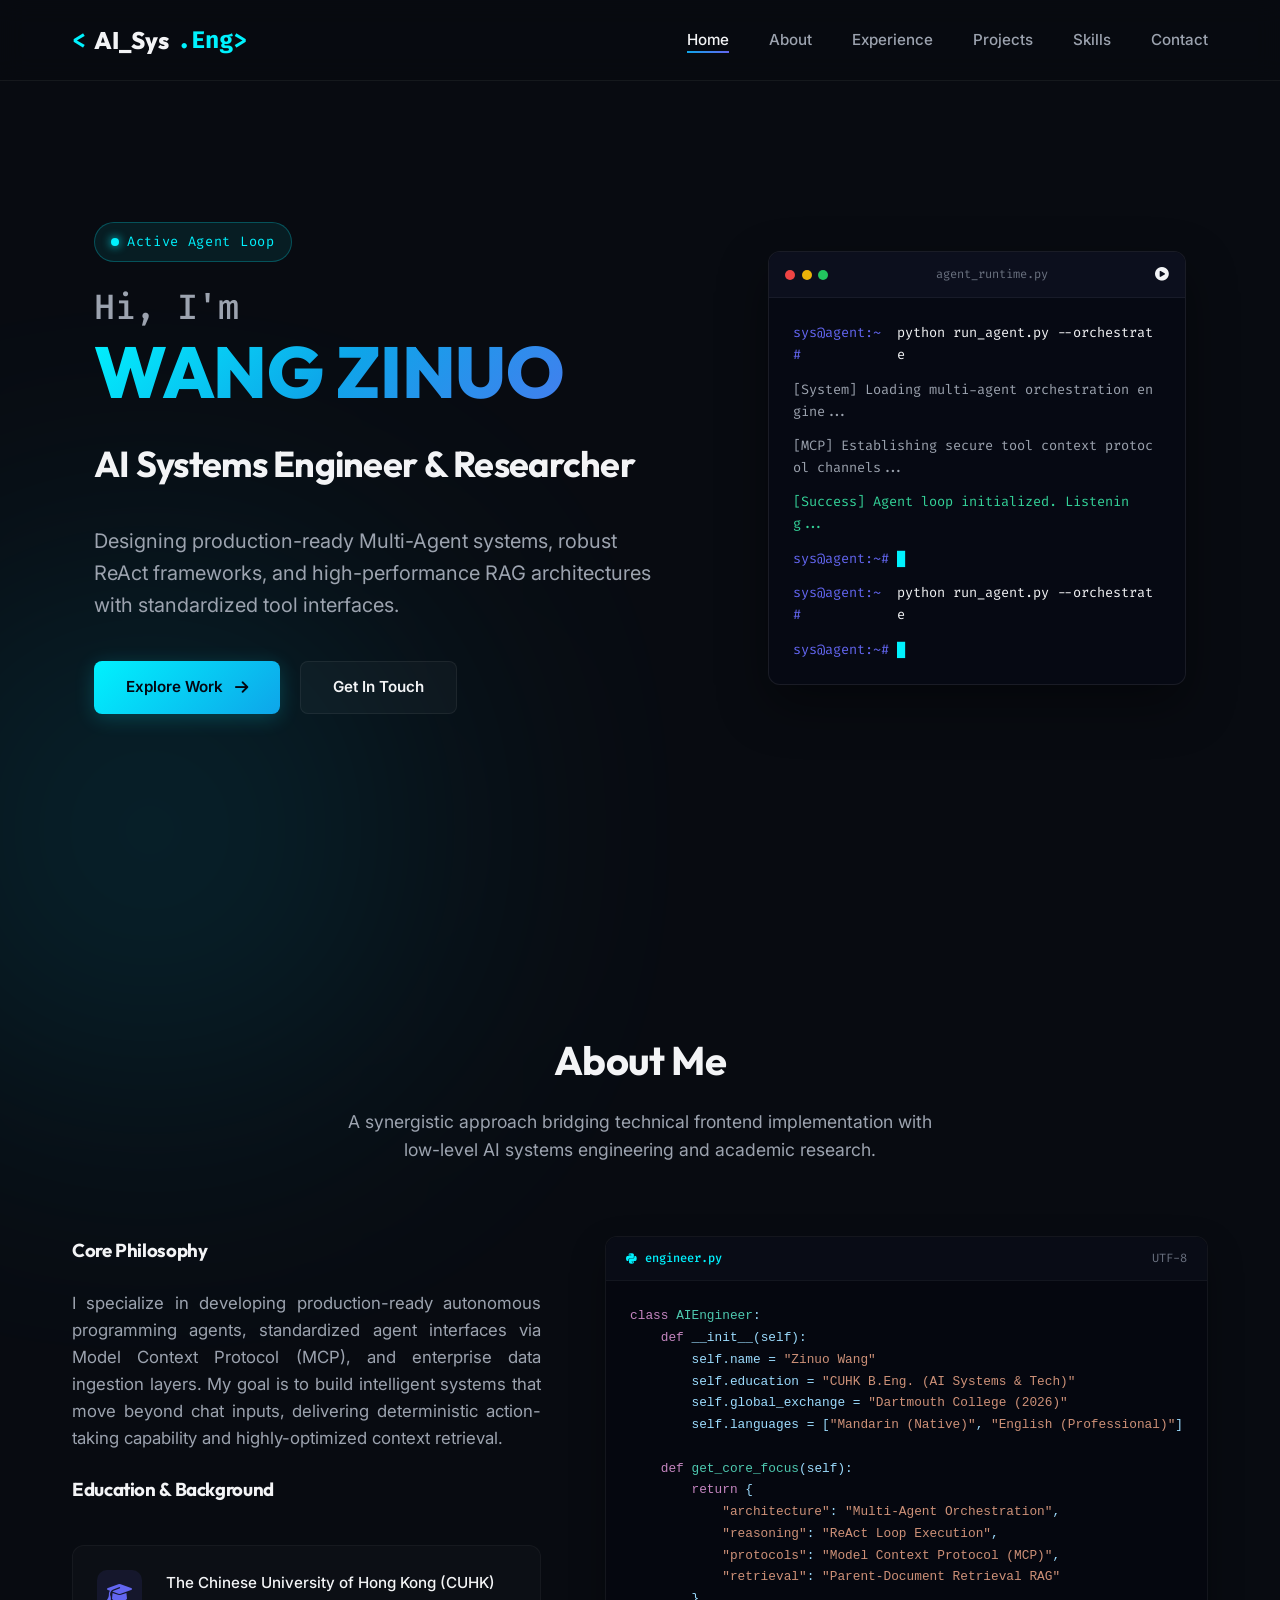
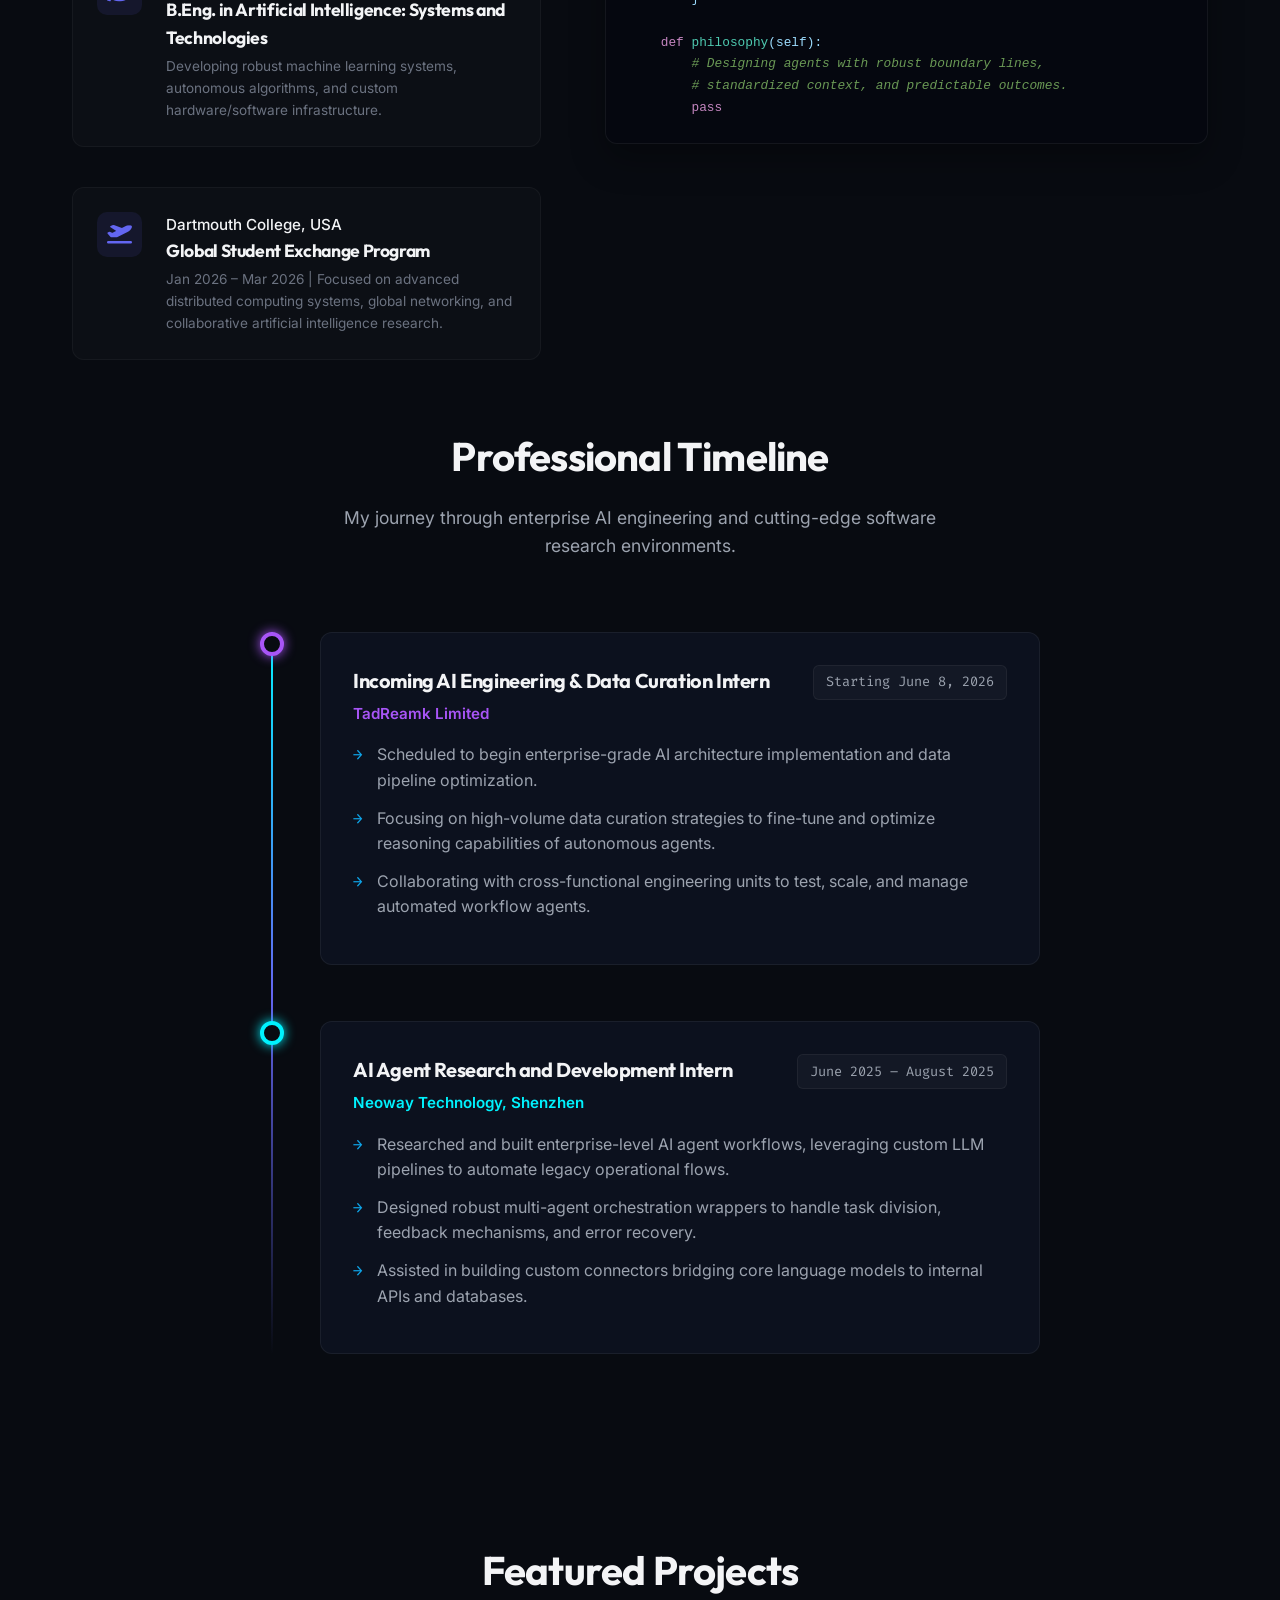
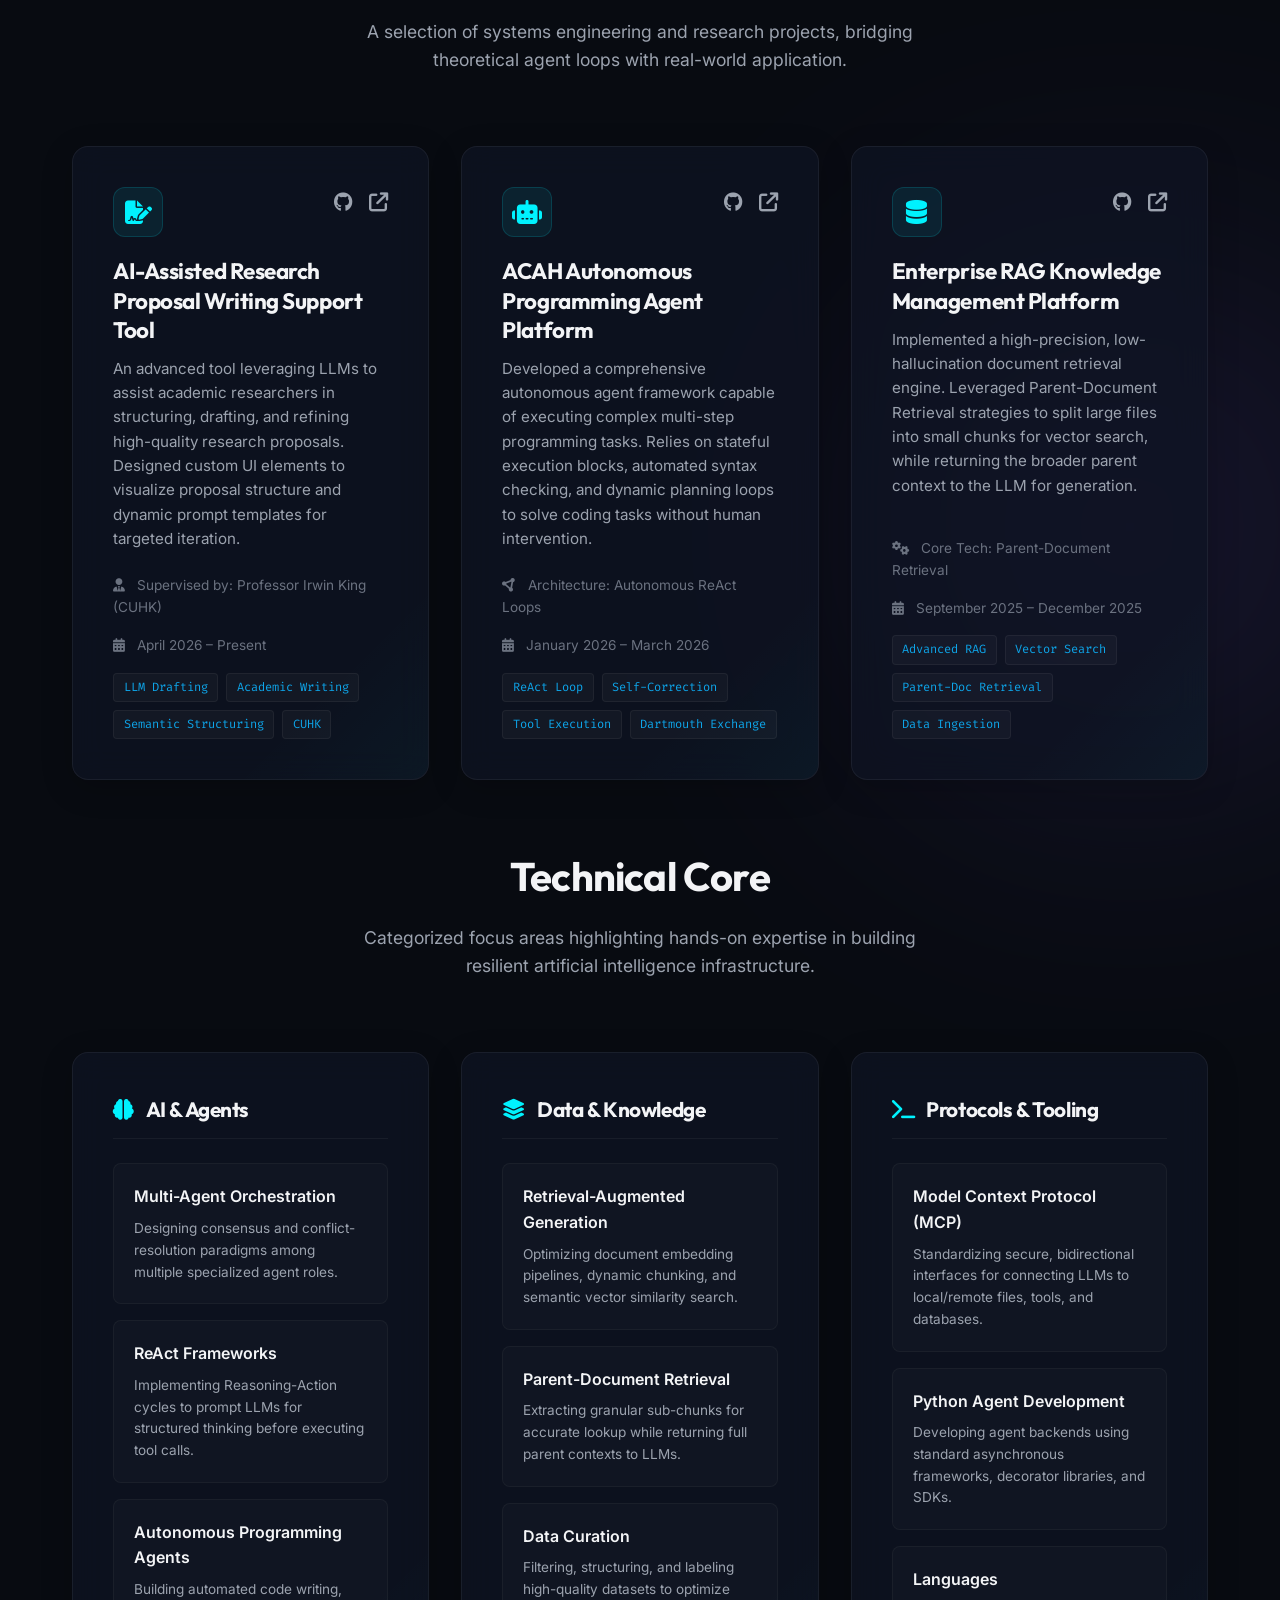
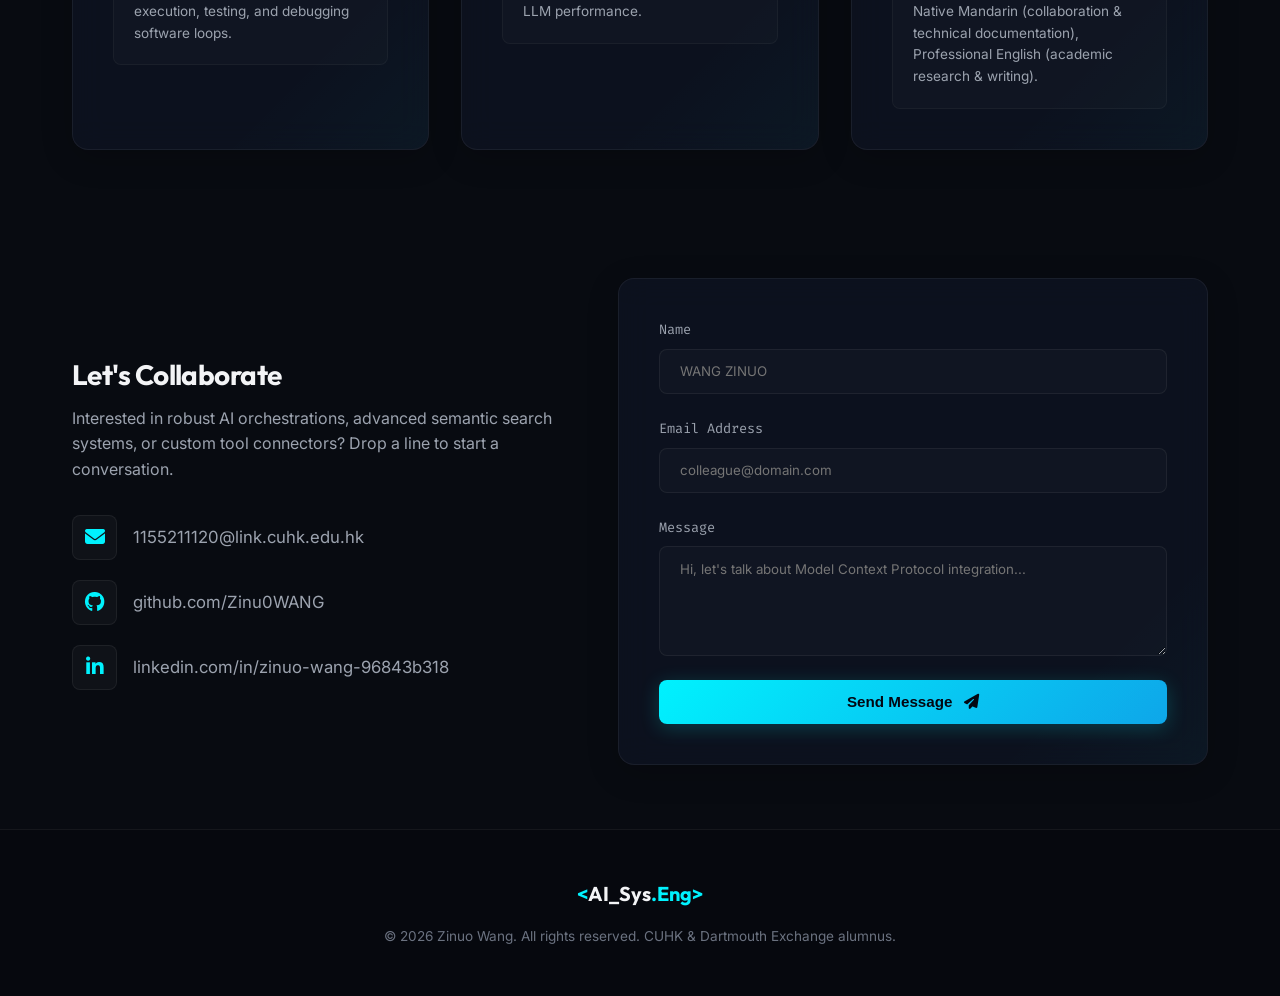
==== index.html @ d0d75257 "feat: init portfolio with advanced SEO settings" ====
<!DOCTYPE html>
<html lang="en">
<head>
  <meta charset="UTF-8">
  <meta name="viewport" content="width=device-width, initial-scale=1.0">
  <title>WANG ZINUO (王梓诺) | AI Systems Engineer & Researcher</title>
  <meta name="description" content="Official portfolio of WANG ZINUO (王梓诺), an AI Systems Engineer & Researcher focusing on Multi-Agent Orchestration, Parent-Document Retrieval RAG strategies, and Model Context Protocol (MCP).">
  <meta name="keywords" content="WANG ZINUO, 王梓诺, AI Systems Engineer, AI Researcher, CUHK AI, Dartmouth, Multi-Agent, RAG, MCP">
  <meta name="author" content="WANG ZINUO">
  
  <!-- Open Graph Metadata (for social sharing previews) -->
  <meta property="og:title" content="WANG ZINUO | AI Systems Engineer & Researcher">
  <meta property="og:description" content="Official portfolio of WANG ZINUO, showcasing research in Multi-Agent orchestrations and advanced RAG architectures.">
  <meta property="og:type" content="website">
  <meta property="og:url" content="https://zinuowang.github.io">
  
  <!-- JSON-LD Structured Data for Google (Person Schema) -->
  <script type="application/ld+json">
  {
    "@context": "https://schema.org",
    "@type": "Person",
    "name": "WANG ZINUO",
    "alternateName": "王梓诺",
    "jobTitle": "AI Systems Engineer & Researcher",
    "alumniOf": [
      {
        "@type": "CollegeOrUniversity",
        "name": "The Chinese University of Hong Kong",
        "sameAs": "https://www.cuhk.edu.hk"
      },
      {
        "@type": "CollegeOrUniversity",
        "name": "Dartmouth College",
        "sameAs": "https://home.dartmouth.edu"
      }
    ],
    "url": "https://zinuowang.github.io",
    "sameAs": [
      "https://github.com/Zinu0WANG",
      "https://www.linkedin.com/in/zinuo-wang-96843b318"
    ]
  }
  </script>

  <!-- CSS Styles -->
  <link rel="stylesheet" href="style.css">
  <!-- FontAwesome Icons -->
  <link rel="stylesheet" href="https://cdnjs.cloudflare.com/ajax/libs/font-awesome/6.4.0/css/all.min.css">
</head>
<body>

  <!-- Header & Navigation -->
  <header id="header">
    <div class="container nav-container">
      <a href="#hero" class="logo">
        <span>&lt;</span>AI_Sys<span>.Eng&gt;</span>
      </a>
      
      <button class="mobile-toggle" id="mobile-toggle" aria-label="Toggle Navigation Menu">
        <i class="fa-solid fa-bars"></i>
      </button>

      <nav>
        <ul class="nav-links" id="nav-links">
          <li><a href="#hero" class="active">Home</a></li>
          <li><a href="#about">About</a></li>
          <li><a href="#experience">Experience</a></li>
          <li><a href="#projects">Projects</a></li>
          <li><a href="#skills">Skills</a></li>
          <li><a href="#contact">Contact</a></li>
        </ul>
      </nav>
    </div>
  </header>

  <!-- Hero Section -->
  <section id="hero" class="hero">
    <div class="container hero-grid">
      <div class="hero-content">
        <div class="badge-intro">Active Agent Loop</div>
        <h1>Hi, I'm <span class="gradient-text hero-name">WANG ZINUO</span></h1>
        <h2>AI Systems Engineer &amp; Researcher</h2>
        <p class="subtitle">
          Designing production-ready Multi-Agent systems, robust ReAct frameworks, and high-performance RAG architectures with standardized tool interfaces.
        </p>
        <div class="hero-actions">
          <a href="#projects" class="btn btn-primary">
            Explore Work <i class="fa-solid fa-arrow-right"></i>
          </a>
          <a href="#contact" class="btn btn-secondary">
            Get In Touch
          </a>
        </div>
      </div>
      
      <div class="hero-terminal">
        <div class="terminal-widget">
          <div class="terminal-header">
            <div class="terminal-dots">
              <span class="dot-red"></span>
              <span class="dot-yellow"></span>
              <span class="dot-green"></span>
            </div>
            <div class="terminal-title">agent_runtime.py</div>
            <div><i class="fa-solid fa-circle-play success"></i></div>
          </div>
          <div class="terminal-body" id="terminal-body">
            <!-- Simulated agent output will be injected here via javascript -->
            <div class="terminal-line">
              <span class="prefix">sys@agent:~#</span>
              <span class="cmd">python run_agent.py --orchestrate</span>
            </div>
            <div class="terminal-line">
              <span class="output">[System] Loading multi-agent orchestration engine...</span>
            </div>
            <div class="terminal-line">
              <span class="output">[MCP] Establishing secure tool context protocol channels...</span>
            </div>
            <div class="terminal-line">
              <span class="success">[Success] Agent loop initialized. Listening...</span>
            </div>
            <div class="terminal-line">
              <span class="prefix">sys@agent:~#</span>
              <span class="cursor-blink">█</span>
            </div>
          </div>
        </div>
      </div>
    </div>
  </section>

  <!-- About Section -->
  <section id="about">
    <div class="container">
      <div class="section-header">
        <h2>About Me</h2>
        <p>A synergistic approach bridging technical frontend implementation with low-level AI systems engineering and academic research.</p>
      </div>
      
      <div class="about-grid">
        <div class="about-info">
          <h3>Core Philosophy</h3>
          <p class="about-text">
            I specialize in developing production-ready autonomous programming agents, standardized agent interfaces via Model Context Protocol (MCP), and enterprise data ingestion layers. My goal is to build intelligent systems that move beyond chat inputs, delivering deterministic action-taking capability and highly-optimized context retrieval.
          </p>
          
          <h3>Education &amp; Background</h3>
          <div class="edu-card">
            <div class="edu-icon">
              <i class="fa-solid fa-graduation-cap"></i>
            </div>
            <div class="edu-details">
              <span class="school">The Chinese University of Hong Kong (CUHK)</span>
              <h4>B.Eng. in Artificial Intelligence: Systems and Technologies</h4>
              <p class="meta">Developing robust machine learning systems, autonomous algorithms, and custom hardware/software infrastructure.</p>
            </div>
          </div>

          <div class="edu-card">
            <div class="edu-icon">
              <i class="fa-solid fa-plane-departure"></i>
            </div>
            <div class="edu-details">
              <span class="school">Dartmouth College, USA</span>
              <h4>Global Student Exchange Program</h4>
              <p class="meta">Jan 2026 – Mar 2026 | Focused on advanced distributed computing systems, global networking, and collaborative artificial intelligence research.</p>
            </div>
          </div>
        </div>

        <div class="about-visual">
          <div class="ide-widget">
            <div class="ide-header">
              <div class="ide-tabs">
                <span class="ide-tab active"><i class="fa-brands fa-python text-blue"></i> engineer.py</span>
              </div>
              <span class="terminal-title">UTF-8</span>
            </div>
            <div class="ide-body">
              <pre class="ide-code"><code><span class="keyword">class</span> <span class="class">AIEngineer</span>:
    <span class="keyword">def</span> <span class="self">__init__</span>(<span class="self">self</span>):
        <span class="self">self</span>.name = <span class="string">"Zinuo Wang"</span>
        <span class="self">self</span>.education = <span class="string">"CUHK B.Eng. (AI Systems & Tech)"</span>
        <span class="self">self</span>.global_exchange = <span class="string">"Dartmouth College (2026)"</span>
        <span class="self">self</span>.languages = [<span class="string">"Mandarin (Native)"</span>, <span class="string">"English (Professional)"</span>]
        
    <span class="keyword">def</span> <span class="class">get_core_focus</span>(<span class="self">self</span>):
        <span class="keyword">return</span> {
            <span class="string">"architecture"</span>: <span class="string">"Multi-Agent Orchestration"</span>,
            <span class="string">"reasoning"</span>: <span class="string">"ReAct Loop Execution"</span>,
            <span class="string">"protocols"</span>: <span class="string">"Model Context Protocol (MCP)"</span>,
            <span class="string">"retrieval"</span>: <span class="string">"Parent-Document Retrieval RAG"</span>
        }

    <span class="keyword">def</span> <span class="class">philosophy</span>(<span class="self">self</span>):
        <span class="comment"># Designing agents with robust boundary lines,</span>
        <span class="comment"># standardized context, and predictable outcomes.</span>
        <span class="keyword">pass</span></code></pre>
            </div>
          </div>
        </div>
      </div>
    </div>
  </section>

  <!-- Experience Section -->
  <section id="experience" class="container">
    <div class="section-header">
      <h2>Professional Timeline</h2>
      <p>My journey through enterprise AI engineering and cutting-edge software research environments.</p>
    </div>
    
    <div class="timeline">
      <!-- TadReamk Limited -->
      <div class="timeline-item incoming">
        <div class="timeline-dot"></div>
        <div class="timeline-content">
          <div class="timeline-header-info">
            <div class="timeline-title">
              <h3>Incoming AI Engineering &amp; Data Curation Intern</h3>
              <span class="timeline-company">TadReamk Limited</span>
            </div>
            <span class="timeline-date">Starting June 8, 2026</span>
          </div>
          <ul class="timeline-body-list">
            <li>Scheduled to begin enterprise-grade AI architecture implementation and data pipeline optimization.</li>
            <li>Focusing on high-volume data curation strategies to fine-tune and optimize reasoning capabilities of autonomous agents.</li>
            <li>Collaborating with cross-functional engineering units to test, scale, and manage automated workflow agents.</li>
          </ul>
        </div>
      </div>

      <!-- Neoway Technology -->
      <div class="timeline-item">
        <div class="timeline-dot"></div>
        <div class="timeline-content">
          <div class="timeline-header-info">
            <div class="timeline-title">
              <h3>AI Agent Research and Development Intern</h3>
              <span class="timeline-company">Neoway Technology, Shenzhen</span>
            </div>
            <span class="timeline-date">June 2025 – August 2025</span>
          </div>
          <ul class="timeline-body-list">
            <li>Researched and built enterprise-level AI agent workflows, leveraging custom LLM pipelines to automate legacy operational flows.</li>
            <li>Designed robust multi-agent orchestration wrappers to handle task division, feedback mechanisms, and error recovery.</li>
            <li>Assisted in building custom connectors bridging core language models to internal APIs and databases.</li>
          </ul>
        </div>
      </div>
    </div>
  </section>

  <!-- Projects Section -->
  <section id="projects">
    <div class="container">
      <div class="section-header">
        <h2>Featured Projects</h2>
        <p>A selection of systems engineering and research projects, bridging theoretical agent loops with real-world application.</p>
      </div>
      
      <div class="projects-grid">
        <!-- Project 1: FYP -->
        <div class="glass-card project-card">
          <div class="project-header-info">
            <div class="project-icon">
              <i class="fa-solid fa-file-signature"></i>
            </div>
            <div class="project-links">
              <a href="https://github.com/Zinu0WANG" target="_blank" rel="noopener noreferrer" aria-label="Project Repository"><i class="fa-brands fa-github"></i></a>
              <a href="#" aria-label="Project Demo"><i class="fa-solid fa-arrow-up-right-from-square"></i></a>
            </div>
          </div>
          <h3 class="project-title">AI-Assisted Research Proposal Writing Support Tool</h3>
          <p class="project-desc">
            An advanced tool leveraging LLMs to assist academic researchers in structuring, drafting, and refining high-quality research proposals. Designed custom UI elements to visualize proposal structure and dynamic prompt templates for targeted iteration.
          </p>
          <div class="project-meta">
            <i class="fa-solid fa-user-tie"></i> Supervised by: Professor Irwin King (CUHK)
          </div>
          <div class="project-meta">
            <i class="fa-solid fa-calendar-days"></i> April 2026 – Present
          </div>
          <div class="project-tags">
            <span>LLM Drafting</span>
            <span>Academic Writing</span>
            <span>Semantic Structuring</span>
            <span>CUHK</span>
          </div>
        </div>

        <!-- Project 2: ACAH -->
        <div class="glass-card project-card">
          <div class="project-header-info">
            <div class="project-icon">
              <i class="fa-solid fa-robot"></i>
            </div>
            <div class="project-links">
              <a href="https://github.com/Zinu0WANG" target="_blank" rel="noopener noreferrer" aria-label="Project Repository"><i class="fa-brands fa-github"></i></a>
              <a href="#" aria-label="Project Demo"><i class="fa-solid fa-arrow-up-right-from-square"></i></a>
            </div>
          </div>
          <h3 class="project-title">ACAH Autonomous Programming Agent Platform</h3>
          <p class="project-desc">
            Developed a comprehensive autonomous agent framework capable of executing complex multi-step programming tasks. Relies on stateful execution blocks, automated syntax checking, and dynamic planning loops to solve coding tasks without human intervention.
          </p>
          <div class="project-meta">
            <i class="fa-solid fa-circle-nodes"></i> Architecture: Autonomous ReAct Loops
          </div>
          <div class="project-meta">
            <i class="fa-solid fa-calendar-days"></i> January 2026 – March 2026
          </div>
          <div class="project-tags">
            <span>ReAct Loop</span>
            <span>Self-Correction</span>
            <span>Tool Execution</span>
            <span>Dartmouth Exchange</span>
          </div>
        </div>

        <!-- Project 3: RAG -->
        <div class="glass-card project-card">
          <div class="project-header-info">
            <div class="project-icon">
              <i class="fa-solid fa-database"></i>
            </div>
            <div class="project-links">
              <a href="https://github.com/Zinu0WANG" target="_blank" rel="noopener noreferrer" aria-label="Project Repository"><i class="fa-brands fa-github"></i></a>
              <a href="#" aria-label="Project Demo"><i class="fa-solid fa-arrow-up-right-from-square"></i></a>
            </div>
          </div>
          <h3 class="project-title">Enterprise RAG Knowledge Management Platform</h3>
          <p class="project-desc">
            Implemented a high-precision, low-hallucination document retrieval engine. Leveraged Parent-Document Retrieval strategies to split large files into small chunks for vector search, while returning the broader parent context to the LLM for generation.
          </p>
          <div class="project-meta">
            <i class="fa-solid fa-gears"></i> Core Tech: Parent-Document Retrieval
          </div>
          <div class="project-meta">
            <i class="fa-solid fa-calendar-days"></i> September 2025 – December 2025
          </div>
          <div class="project-tags">
            <span>Advanced RAG</span>
            <span>Vector Search</span>
            <span>Parent-Doc Retrieval</span>
            <span>Data Ingestion</span>
          </div>
        </div>
      </div>
    </div>
  </section>

  <!-- Skills Section -->
  <section id="skills" class="container">
    <div class="section-header">
      <h2>Technical Core</h2>
      <p>Categorized focus areas highlighting hands-on expertise in building resilient artificial intelligence infrastructure.</p>
    </div>

    <div class="skills-grid">
      <!-- Category 1: AI & Agents -->
      <div class="glass-card skill-category">
        <h3><i class="fa-solid fa-brain"></i> AI &amp; Agents</h3>
        <div class="skill-list">
          <div class="skill-item">
            <div class="skill-name">Multi-Agent Orchestration</div>
            <p class="skill-desc">Designing consensus and conflict-resolution paradigms among multiple specialized agent roles.</p>
          </div>
          <div class="skill-item">
            <div class="skill-name">ReAct Frameworks</div>
            <p class="skill-desc">Implementing Reasoning-Action cycles to prompt LLMs for structured thinking before executing tool calls.</p>
          </div>
          <div class="skill-item">
            <div class="skill-name">Autonomous Programming Agents</div>
            <p class="skill-desc">Building automated code writing, execution, testing, and debugging software loops.</p>
          </div>
        </div>
      </div>

      <!-- Category 2: Data & Knowledge -->
      <div class="glass-card skill-category">
        <h3><i class="fa-solid fa-layer-group"></i> Data &amp; Knowledge</h3>
        <div class="skill-list">
          <div class="skill-item">
            <div class="skill-name">Retrieval-Augmented Generation</div>
            <p class="skill-desc">Optimizing document embedding pipelines, dynamic chunking, and semantic vector similarity search.</p>
          </div>
          <div class="skill-item">
            <div class="skill-name">Parent-Document Retrieval</div>
            <p class="skill-desc">Extracting granular sub-chunks for accurate lookup while returning full parent contexts to LLMs.</p>
          </div>
          <div class="skill-item">
            <div class="skill-name">Data Curation</div>
            <p class="skill-desc">Filtering, structuring, and labeling high-quality datasets to optimize LLM performance.</p>
          </div>
        </div>
      </div>

      <!-- Category 3: Protocols & Tooling -->
      <div class="glass-card skill-category">
        <h3><i class="fa-solid fa-terminal"></i> Protocols &amp; Tooling</h3>
        <div class="skill-list">
          <div class="skill-item">
            <div class="skill-name">Model Context Protocol (MCP)</div>
            <p class="skill-desc">Standardizing secure, bidirectional interfaces for connecting LLMs to local/remote files, tools, and databases.</p>
          </div>
          <div class="skill-item">
            <div class="skill-name">Python Agent Development</div>
            <p class="skill-desc">Developing agent backends using standard asynchronous frameworks, decorator libraries, and SDKs.</p>
          </div>
          <div class="skill-item">
            <div class="skill-name">Languages</div>
            <p class="skill-desc">Native Mandarin (collaboration & technical documentation), Professional English (academic research & writing).</p>
          </div>
        </div>
      </div>
    </div>
  </section>

  <!-- Contact Section -->
  <section id="contact">
    <div class="container contact-grid">
      <div class="contact-info">
        <div>
          <h3>Let's Collaborate</h3>
          <p>Interested in robust AI orchestrations, advanced semantic search systems, or custom tool connectors? Drop a line to start a conversation.</p>
        </div>
        
        <div class="contact-details">
          <a href="mailto:1155211120@link.cuhk.edu.hk" class="contact-link">
            <i class="fa-solid fa-envelope"></i>
            <span>1155211120@link.cuhk.edu.hk</span>
          </a>
          <a href="https://github.com/Zinu0WANG" target="_blank" rel="noopener noreferrer" class="contact-link">
            <i class="fa-brands fa-github"></i>
            <span>github.com/Zinu0WANG</span>
          </a>
          <a href="https://www.linkedin.com/in/zinuo-wang-96843b318" target="_blank" rel="noopener noreferrer" class="contact-link">
            <i class="fa-brands fa-linkedin-in"></i>
            <span>linkedin.com/in/zinuo-wang-96843b318</span>
          </a>
        </div>
      </div>

      <div class="glass-card">
        <form class="contact-form" onsubmit="event.preventDefault(); alert('Message sent!');">
          <div class="form-group">
            <label for="name">Name</label>
            <input type="text" id="name" required placeholder="WANG ZINUO">
          </div>
          <div class="form-group">
            <label for="email">Email Address</label>
            <input type="email" id="email" required placeholder="colleague@domain.com">
          </div>
          <div class="form-group">
            <label for="message">Message</label>
            <textarea id="message" rows="5" required placeholder="Hi, let's talk about Model Context Protocol integration..."></textarea>
          </div>
          <button type="submit" class="btn btn-primary" style="border: none; width: 100%;">
            Send Message <i class="fa-solid fa-paper-plane"></i>
          </button>
        </form>
      </div>
    </div>
  </section>

  <!-- Footer -->
  <footer>
    <div class="container">
      <div class="footer-logo">
        <span>&lt;</span>AI_Sys<span>.Eng&gt;</span>
      </div>
      <p class="footer-copy">&copy; 2026 Zinuo Wang. All rights reserved. CUHK & Dartmouth Exchange alumnus.</p>
    </div>
  </footer>

  <!-- JS Logic -->
  <script src="app.js"></script>
</body>
</html>
---- style.css ----
/* CSS Reset & Variable Definitions */
@import url('https://fonts.googleapis.com/css2?family=Fira+Code:wght@400;500;600&family=Inter:wght@300;400;500;600;700&family=Outfit:wght@300;400;500;600;700;800&display=swap');

:root {
  --bg-primary: #080b11;
  --bg-secondary: #0f1524;
  --bg-tertiary: #172033;
  --accent-cyan: #00f2fe;
  --accent-blue: #0ea5e9;
  --accent-indigo: #6366f1;
  --accent-purple: #a855f7;
  --text-primary: #f3f4f6;
  --text-secondary: #9ca3af;
  --text-muted: #6b7280;
  
  --glass-bg: rgba(15, 21, 36, 0.7);
  --glass-border: rgba(255, 255, 255, 0.06);
  --glass-glow: rgba(0, 242, 254, 0.03);
  --glass-glow-hover: rgba(99, 102, 241, 0.1);
  
  --font-title: 'Outfit', sans-serif;
  --font-body: 'Inter', sans-serif;
  --font-mono: 'Fira Code', monospace;
  
  --transition-smooth: all 0.4s cubic-bezier(0.16, 1, 0.3, 1);
  --transition-fast: all 0.2s ease;
}

* {
  box-sizing: border-box;
  margin: 0;
  padding: 0;
}

html {
  scroll-behavior: smooth;
  font-size: 16px;
}

body {
  background-color: var(--bg-primary);
  color: var(--text-primary);
  font-family: var(--font-body);
  line-height: 1.6;
  overflow-x: hidden;
  position: relative;
}

/* Background Glow Effects */
body::before,
body::after {
  content: '';
  position: absolute;
  width: 500px;
  height: 500px;
  border-radius: 50%;
  z-index: -10;
  filter: blur(140px);
  opacity: 0.15;
  pointer-events: none;
}

body::before {
  top: 10%;
  left: -100px;
  background: radial-gradient(circle, var(--accent-cyan), var(--accent-blue));
  animation: floatGlow 12s infinite alternate ease-in-out;
}

body::after {
  top: 60%;
  right: -100px;
  background: radial-gradient(circle, var(--accent-indigo), var(--accent-purple));
  animation: floatGlow 15s infinite alternate-reverse ease-in-out;
}

@keyframes floatGlow {
  0% { transform: translate(0, 0) scale(1); }
  100% { transform: translate(50px, 30px) scale(1.2); }
}

/* Scrollbar Customization */
::-webkit-scrollbar {
  width: 8px;
}
::-webkit-scrollbar-track {
  background: var(--bg-primary);
}
::-webkit-scrollbar-thumb {
  background: var(--bg-tertiary);
  border-radius: 4px;
  border: 2px solid var(--bg-primary);
}
::-webkit-scrollbar-thumb:hover {
  background: var(--accent-blue);
}

/* Selection highlight */
::selection {
  background: rgba(0, 242, 254, 0.2);
  color: var(--text-primary);
}

/* Typography & Layout Utilities */
h1, h2, h3, h4 {
  font-family: var(--font-title);
  font-weight: 700;
  letter-spacing: -0.02em;
}

p {
  color: var(--text-secondary);
}

a {
  color: inherit;
  text-decoration: none;
  transition: var(--transition-fast);
}

.container {
  max-width: 1200px;
  margin: 0 auto;
  padding: 0 2rem;
}

.gradient-text {
  background: linear-gradient(135deg, var(--accent-cyan) 0%, var(--accent-blue) 40%, var(--accent-indigo) 100%);
  -webkit-background-clip: text;
  -webkit-text-fill-color: transparent;
}

.gradient-text-purple {
  background: linear-gradient(135deg, var(--accent-blue) 0%, var(--accent-indigo) 50%, var(--accent-purple) 100%);
  -webkit-background-clip: text;
  -webkit-text-fill-color: transparent;
}

/* Header & Navigation */
header {
  position: fixed;
  top: 0;
  left: 0;
  width: 100%;
  z-index: 100;
  backdrop-filter: blur(12px);
  -webkit-backdrop-filter: blur(12px);
  border-bottom: 1px solid var(--glass-border);
  background: rgba(8, 11, 17, 0.7);
  transition: var(--transition-smooth);
}

header.scrolled {
  padding: 0.5rem 0;
  background: rgba(8, 11, 17, 0.9);
  border-bottom-color: rgba(0, 242, 254, 0.1);
  box-shadow: 0 10px 30px -10px rgba(0, 0, 0, 0.3);
}

.nav-container {
  display: flex;
  justify-content: space-between;
  align-items: center;
  height: 80px;
  transition: var(--transition-smooth);
}

header.scrolled .nav-container {
  height: 60px;
}

.logo {
  font-family: var(--font-title);
  font-size: 1.5rem;
  font-weight: 800;
  display: flex;
  align-items: center;
  gap: 0.5rem;
}

.logo span {
  font-family: var(--font-mono);
  color: var(--accent-cyan);
}

.nav-links {
  display: flex;
  gap: 2.5rem;
  list-style: none;
}

.nav-links a {
  font-size: 0.95rem;
  font-weight: 500;
  color: var(--text-secondary);
  position: relative;
  padding: 0.25rem 0;
}

.nav-links a::after {
  content: '';
  position: absolute;
  bottom: 0;
  left: 0;
  width: 0;
  height: 2px;
  background: linear-gradient(90deg, var(--accent-cyan), var(--accent-blue));
  transition: var(--transition-smooth);
}

.nav-links a:hover {
  color: var(--text-primary);
}

.nav-links a:hover::after {
  width: 100%;
}

.nav-links a.active {
  color: var(--text-primary);
}

.nav-links a.active::after {
  width: 100%;
  background: linear-gradient(90deg, var(--accent-blue), var(--accent-indigo));
}

/* Mobile Menu Toggle */
.mobile-toggle {
  display: none;
  background: none;
  border: none;
  color: var(--text-primary);
  font-size: 1.5rem;
  cursor: pointer;
}

/* Glassmorphism Card Style */
.glass-card {
  background: var(--glass-bg);
  border: 1px solid var(--glass-border);
  border-radius: 16px;
  padding: 2.5rem;
  backdrop-filter: blur(16px);
  -webkit-backdrop-filter: blur(16px);
  box-shadow: 0 8px 32px 0 rgba(0, 0, 0, 0.2);
  transition: var(--transition-smooth);
  position: relative;
  overflow: hidden;
}

.glass-card::before {
  content: '';
  position: absolute;
  top: 0;
  left: 0;
  width: 100%;
  height: 100%;
  background: linear-gradient(135deg, transparent 80%, var(--glass-glow));
  pointer-events: none;
  transition: var(--transition-smooth);
}

.glass-card:hover {
  transform: translateY(-5px);
  border-color: rgba(0, 242, 254, 0.2);
  box-shadow: 0 12px 40px 0 rgba(0, 242, 254, 0.05);
}

.glass-card:hover::before {
  background: linear-gradient(135deg, transparent 50%, var(--glass-glow-hover));
}

/* Sections Styling */
section {
  padding: 8rem 0 4rem 0;
}

.section-header {
  text-align: center;
  margin-bottom: 4.5rem;
}

.section-header h2 {
  font-size: 2.5rem;
  margin-bottom: 1rem;
  position: relative;
  display: inline-block;
}

.section-header p {
  font-size: 1.1rem;
  max-width: 600px;
  margin: 0 auto;
}

/* Hero Section */
.hero {
  min-height: 100vh;
  display: flex;
  align-items: center;
  padding-top: 100px;
  position: relative;
}

.hero-grid {
  display: grid;
  grid-template-columns: 1.2fr 0.8fr;
  gap: 3rem;
  align-items: center;
}

.hero-content {
  display: flex;
  flex-direction: column;
  gap: 1.5rem;
}

.badge-intro {
  background: rgba(0, 242, 254, 0.08);
  border: 1px solid rgba(0, 242, 254, 0.25);
  color: var(--accent-cyan);
  padding: 0.5rem 1rem;
  border-radius: 9999px;
  font-family: var(--font-mono);
  font-size: 0.85rem;
  align-self: flex-start;
  letter-spacing: 0.05em;
  display: flex;
  align-items: center;
  gap: 0.5rem;
}

.badge-intro::before {
  content: '';
  display: inline-block;
  width: 8px;
  height: 8px;
  border-radius: 50%;
  background-color: var(--accent-cyan);
  box-shadow: 0 0 10px var(--accent-cyan);
  animation: pulse 2s infinite;
}

@keyframes pulse {
  0% { transform: scale(0.9); opacity: 0.6; }
  50% { transform: scale(1.2); opacity: 1; }
  100% { transform: scale(0.9); opacity: 0.6; }
}

.hero-content h1 {
  font-size: 2.2rem;
  font-weight: 500;
  color: var(--text-secondary);
  font-family: var(--font-mono);
  letter-spacing: -0.01em;
  line-height: 1.2;
}

.hero-content h1 .hero-name {
  font-size: 4.5rem;
  font-weight: 800;
  display: block;
  font-family: var(--font-title);
  line-height: 1.1;
  margin-top: 0.25rem;
}

.hero-content h2 {
  font-size: 2.25rem;
  font-weight: 700;
  color: var(--text-primary);
  font-family: var(--font-title);
  margin-bottom: 0.5rem;
}

.hero-content .subtitle {
  font-size: 1.25rem;
  color: var(--text-secondary);
  max-width: 580px;
}

/* Dynamic Terminal Interface */
.terminal-widget {
  background: #060913;
  border: 1px solid rgba(255, 255, 255, 0.08);
  border-radius: 12px;
  box-shadow: 0 20px 50px rgba(0, 0, 0, 0.4);
  font-family: var(--font-mono);
  font-size: 0.85rem;
  overflow: hidden;
}

.terminal-header {
  background: #0c0f1d;
  padding: 0.75rem 1rem;
  display: flex;
  align-items: center;
  justify-content: space-between;
  border-bottom: 1px solid rgba(255, 255, 255, 0.05);
}

.terminal-dots {
  display: flex;
  gap: 0.4rem;
}

.terminal-dots span {
  width: 10px;
  height: 10px;
  border-radius: 50%;
  display: inline-block;
}

.dot-red { background: #ef4444; }
.dot-yellow { background: #eab308; }
.dot-green { background: #22c55e; }

.terminal-title {
  color: var(--text-muted);
  font-size: 0.75rem;
}

.terminal-body {
  padding: 1.5rem;
  min-height: 320px;
  display: flex;
  flex-direction: column;
  gap: 0.8rem;
  color: #a5f3fc;
}

.terminal-line {
  display: flex;
  gap: 0.5rem;
  word-break: break-all;
}

.terminal-line .prefix {
  color: var(--accent-indigo);
  user-select: none;
}

.terminal-line .cmd {
  color: var(--text-primary);
}

.terminal-line .output {
  color: var(--text-secondary);
}

.terminal-line .success {
  color: #34d399;
}

.terminal-line .accent {
  color: var(--accent-cyan);
}

.cursor-blink {
  animation: blink 1s step-end infinite;
  color: var(--accent-cyan);
}

@keyframes blink {
  from, to { opacity: 0; }
  50% { opacity: 1; }
}

.hero-actions {
  display: flex;
  gap: 1.25rem;
  margin-top: 1rem;
}

.btn {
  display: inline-flex;
  align-items: center;
  justify-content: center;
  gap: 0.75rem;
  padding: 0.85rem 2rem;
  border-radius: 8px;
  font-weight: 600;
  font-size: 0.95rem;
  cursor: pointer;
  transition: var(--transition-smooth);
}

.btn-primary {
  background: linear-gradient(135deg, var(--accent-cyan) 0%, var(--accent-blue) 100%);
  color: #030712;
  box-shadow: 0 4px 20px rgba(0, 242, 254, 0.2);
}

.btn-primary:hover {
  transform: translateY(-2px);
  box-shadow: 0 6px 25px rgba(0, 242, 254, 0.35);
  filter: brightness(1.1);
}

.btn-secondary {
  background: rgba(255, 255, 255, 0.03);
  border: 1px solid var(--glass-border);
  color: var(--text-primary);
}

.btn-secondary:hover {
  background: rgba(255, 255, 255, 0.08);
  border-color: rgba(255, 255, 255, 0.15);
  transform: translateY(-2px);
}

/* About Section */
.about-grid {
  display: grid;
  grid-template-columns: 1.1fr 0.9fr;
  gap: 4rem;
  align-items: flex-start;
}

.about-info {
  display: flex;
  flex-direction: column;
  gap: 1.5rem;
}

.about-text {
  font-size: 1.05rem;
  text-align: justify;
}

.edu-card {
  display: flex;
  gap: 1.5rem;
  background: rgba(255, 255, 255, 0.02);
  border: 1px solid rgba(255, 255, 255, 0.04);
  padding: 1.5rem;
  border-radius: 12px;
  margin-top: 1rem;
}

.edu-icon {
  background: rgba(99, 102, 241, 0.1);
  color: var(--accent-indigo);
  width: 45px;
  height: 45px;
  border-radius: 10px;
  display: flex;
  align-items: center;
  justify-content: center;
  font-size: 1.25rem;
  flex-shrink: 0;
}

.edu-details h4 {
  font-size: 1.1rem;
  margin-bottom: 0.25rem;
}

.edu-details .school {
  color: var(--text-primary);
  font-weight: 500;
  font-size: 0.95rem;
}

.edu-details .meta {
  font-size: 0.85rem;
  color: var(--text-muted);
  margin-top: 0.25rem;
}

.ide-widget {
  background: #05070f;
  border: 1px solid rgba(255, 255, 255, 0.06);
  border-radius: 12px;
  box-shadow: 0 15px 35px rgba(0, 0, 0, 0.3);
  font-family: var(--font-mono);
  font-size: 0.8rem;
  overflow: hidden;
}

.ide-header {
  background: #090c16;
  padding: 0.75rem 1.25rem;
  display: flex;
  align-items: center;
  justify-content: space-between;
  border-bottom: 1px solid rgba(255, 255, 255, 0.04);
}

.ide-tabs {
  display: flex;
  gap: 1rem;
}

.ide-tab {
  color: var(--text-secondary);
  display: flex;
  align-items: center;
  gap: 0.5rem;
  font-size: 0.75rem;
}

.ide-tab.active {
  color: var(--accent-cyan);
  font-weight: 500;
}

.ide-body {
  padding: 1.5rem;
  line-height: 1.7;
}

.ide-code {
  color: #9cdcfe;
}

.ide-code .keyword { color: #c586c0; }
.ide-code .class { color: #4ec9b0; }
.ide-code .string { color: #ce9178; }
.ide-code .comment { color: #6a9955; font-style: italic; }
.ide-code .number { color: #b5cea8; }
.ide-code .self { color: #9cdcfe; }

/* Experience Section */
.timeline {
  position: relative;
  max-width: 800px;
  margin: 0 auto;
}

.timeline::before {
  content: '';
  position: absolute;
  top: 0;
  left: 31px;
  width: 2px;
  height: 100%;
  background: linear-gradient(180deg, var(--accent-cyan), var(--accent-indigo), transparent);
}

.timeline-item {
  position: relative;
  margin-bottom: 3.5rem;
  padding-left: 5rem;
}

.timeline-dot {
  position: absolute;
  top: 0;
  left: 20px;
  width: 24px;
  height: 24px;
  border-radius: 50%;
  background: var(--bg-primary);
  border: 4px solid var(--accent-cyan);
  box-shadow: 0 0 12px var(--accent-cyan);
  z-index: 10;
  transition: var(--transition-smooth);
}

.timeline-item:hover .timeline-dot {
  border-color: var(--accent-indigo);
  box-shadow: 0 0 16px var(--accent-indigo);
  transform: scale(1.1);
}

.timeline-item.incoming .timeline-dot {
  border-color: var(--accent-purple);
  box-shadow: 0 0 12px var(--accent-purple);
}

.timeline-item.incoming:hover .timeline-dot {
  border-color: var(--accent-cyan);
  box-shadow: 0 0 16px var(--accent-cyan);
}

.timeline-content {
  background: var(--glass-bg);
  border: 1px solid var(--glass-border);
  border-radius: 12px;
  padding: 2rem;
  transition: var(--transition-smooth);
}

.timeline-item:hover .timeline-content {
  border-color: rgba(99, 102, 241, 0.2);
}

.timeline-header-info {
  display: flex;
  justify-content: space-between;
  align-items: flex-start;
  margin-bottom: 1rem;
  flex-wrap: wrap;
  gap: 0.5rem;
}

.timeline-title h3 {
  font-size: 1.25rem;
  margin-bottom: 0.25rem;
}

.timeline-company {
  color: var(--accent-cyan);
  font-weight: 600;
  font-size: 0.95rem;
}

.timeline-date {
  font-family: var(--font-mono);
  font-size: 0.85rem;
  background: rgba(255, 255, 255, 0.03);
  padding: 0.35rem 0.75rem;
  border-radius: 6px;
  color: var(--text-secondary);
  border: 1px solid rgba(255, 255, 255, 0.05);
}

.timeline-item.incoming .timeline-company {
  color: var(--accent-purple);
}

.timeline-body-list {
  list-style: none;
}

.timeline-body-list li {
  position: relative;
  padding-left: 1.5rem;
  margin-bottom: 0.75rem;
  color: var(--text-secondary);
}

.timeline-body-list li::before {
  content: '→';
  position: absolute;
  left: 0;
  top: 0;
  color: var(--accent-blue);
  font-family: var(--font-mono);
}

/* Projects Section */
.projects-grid {
  display: grid;
  grid-template-columns: repeat(auto-fill, minmax(350px, 1fr));
  gap: 2rem;
}

.project-card {
  display: flex;
  flex-direction: column;
  height: 100%;
}

.project-header-info {
  display: flex;
  justify-content: space-between;
  align-items: flex-start;
  margin-bottom: 1.25rem;
}

.project-icon {
  background: rgba(0, 242, 254, 0.08);
  color: var(--accent-cyan);
  width: 50px;
  height: 50px;
  border-radius: 12px;
  display: flex;
  align-items: center;
  justify-content: center;
  font-size: 1.5rem;
  border: 1px solid rgba(0, 242, 254, 0.15);
}

.project-links {
  display: flex;
  gap: 1rem;
  font-size: 1.2rem;
  color: var(--text-secondary);
}

.project-links a:hover {
  color: var(--accent-cyan);
}

.project-title {
  font-size: 1.4rem;
  margin-bottom: 0.75rem;
  line-height: 1.3;
}

.project-desc {
  font-size: 0.95rem;
  margin-bottom: 1.5rem;
  flex-grow: 1;
}

.project-meta {
  color: var(--text-muted);
  font-size: 0.85rem;
  margin-bottom: 1rem;
}

.project-meta i {
  margin-right: 0.5rem;
}

.project-tags {
  display: flex;
  flex-wrap: wrap;
  gap: 0.5rem;
}

.project-tags span {
  font-family: var(--font-mono);
  font-size: 0.75rem;
  background: rgba(255, 255, 255, 0.03);
  color: var(--accent-blue);
  border: 1px solid rgba(255, 255, 255, 0.05);
  padding: 0.25rem 0.6rem;
  border-radius: 4px;
}

/* Skills Section */
.skills-grid {
  display: grid;
  grid-template-columns: repeat(3, 1fr);
  gap: 2rem;
}

.skill-category h3 {
  font-size: 1.3rem;
  margin-bottom: 1.5rem;
  display: flex;
  align-items: center;
  gap: 0.75rem;
  color: var(--text-primary);
  border-bottom: 1px solid rgba(255, 255, 255, 0.05);
  padding-bottom: 0.75rem;
}

.skill-category h3 i {
  color: var(--accent-cyan);
}

.skill-list {
  display: flex;
  flex-direction: column;
  gap: 1rem;
}

.skill-item {
  background: rgba(255, 255, 255, 0.02);
  border: 1px solid rgba(255, 255, 255, 0.04);
  padding: 1.25rem;
  border-radius: 8px;
  transition: var(--transition-smooth);
}

.skill-item:hover {
  background: rgba(255, 255, 255, 0.04);
  border-color: rgba(0, 242, 254, 0.15);
  transform: translateX(5px);
}

.skill-name {
  font-weight: 600;
  font-size: 1rem;
  margin-bottom: 0.5rem;
  color: var(--text-primary);
}

.skill-desc {
  font-size: 0.85rem;
  color: var(--text-secondary);
}

/* Contact Section */
.contact-grid {
  display: grid;
  grid-template-columns: 0.9fr 1.1fr;
  gap: 4rem;
  align-items: center;
}

.contact-info {
  display: flex;
  flex-direction: column;
  gap: 2rem;
}

.contact-info h3 {
  font-size: 1.75rem;
  margin-bottom: 0.5rem;
}

.contact-details {
  display: flex;
  flex-direction: column;
  gap: 1.25rem;
}

.contact-link {
  display: flex;
  align-items: center;
  gap: 1rem;
  font-size: 1.05rem;
  color: var(--text-secondary);
}

.contact-link i {
  background: rgba(255, 255, 255, 0.03);
  border: 1px solid var(--glass-border);
  width: 45px;
  height: 45px;
  border-radius: 8px;
  display: flex;
  align-items: center;
  justify-content: center;
  font-size: 1.25rem;
  color: var(--accent-cyan);
  transition: var(--transition-smooth);
}

.contact-link:hover i {
  color: #030712;
  background: linear-gradient(135deg, var(--accent-cyan) 0%, var(--accent-blue) 100%);
  border-color: transparent;
  box-shadow: 0 4px 15px rgba(0, 242, 254, 0.3);
  transform: rotate(10deg);
}

.contact-link:hover {
  color: var(--text-primary);
}

.contact-form {
  display: flex;
  flex-direction: column;
  gap: 1.5rem;
}

.form-group {
  display: flex;
  flex-direction: column;
  gap: 0.5rem;
}

.form-group label {
  font-size: 0.85rem;
  color: var(--text-secondary);
  font-family: var(--font-mono);
}

.form-group input,
.form-group textarea {
  background: rgba(255, 255, 255, 0.02);
  border: 1px solid var(--glass-border);
  padding: 0.85rem 1.25rem;
  border-radius: 8px;
  color: var(--text-primary);
  font-family: var(--font-body);
  transition: var(--transition-fast);
}

.form-group input:focus,
.form-group textarea:focus {
  outline: none;
  border-color: var(--accent-cyan);
  background: rgba(255, 255, 255, 0.04);
  box-shadow: 0 0 10px rgba(0, 242, 254, 0.1);
}

/* Footer */
footer {
  border-top: 1px solid var(--glass-border);
  padding: 3rem 0;
  text-align: center;
  background: rgba(5, 7, 12, 0.6);
}

.footer-logo {
  font-family: var(--font-title);
  font-size: 1.25rem;
  font-weight: 700;
  margin-bottom: 1rem;
}

.footer-logo span {
  color: var(--accent-cyan);
}

.footer-copy {
  font-size: 0.85rem;
  color: var(--text-muted);
}

/* Responsive Web Design */
@media (max-width: 1024px) {
  .hero-grid,
  .about-grid,
  .contact-grid {
    grid-template-columns: 1fr;
    gap: 3rem;
  }
  
  .terminal-widget,
  .ide-widget {
    max-width: 600px;
    margin: 0 auto;
  }
  
  .skills-grid {
    grid-template-columns: repeat(2, 1fr);
  }
}

@media (max-width: 768px) {
  html {
    font-size: 15px;
  }
  
  header {
    padding: 0.5rem 0;
  }
  
  .mobile-toggle {
    display: block;
    z-index: 110;
  }
  
  .nav-links {
    position: fixed;
    top: 0;
    right: -100%;
    width: 280px;
    height: 100vh;
    background: var(--bg-secondary);
    border-left: 1px solid var(--glass-border);
    flex-direction: column;
    padding: 8rem 3rem;
    gap: 2rem;
    transition: var(--transition-smooth);
    z-index: 100;
  }
  
  .nav-links.active {
    right: 0;
  }
  
  .hero-content h1 {
    font-size: 1.5rem;
  }
  .hero-content h1 .hero-name {
    font-size: 2.75rem;
  }
  .hero-content h2 {
    font-size: 1.6rem;
  }
  
  .skills-grid {
    grid-template-columns: 1fr;
  }
  
  .timeline::before {
    left: 16px;
  }
  
  .timeline-item {
    padding-left: 3.5rem;
  }
  
  .timeline-dot {
    left: 5px;
  }
}
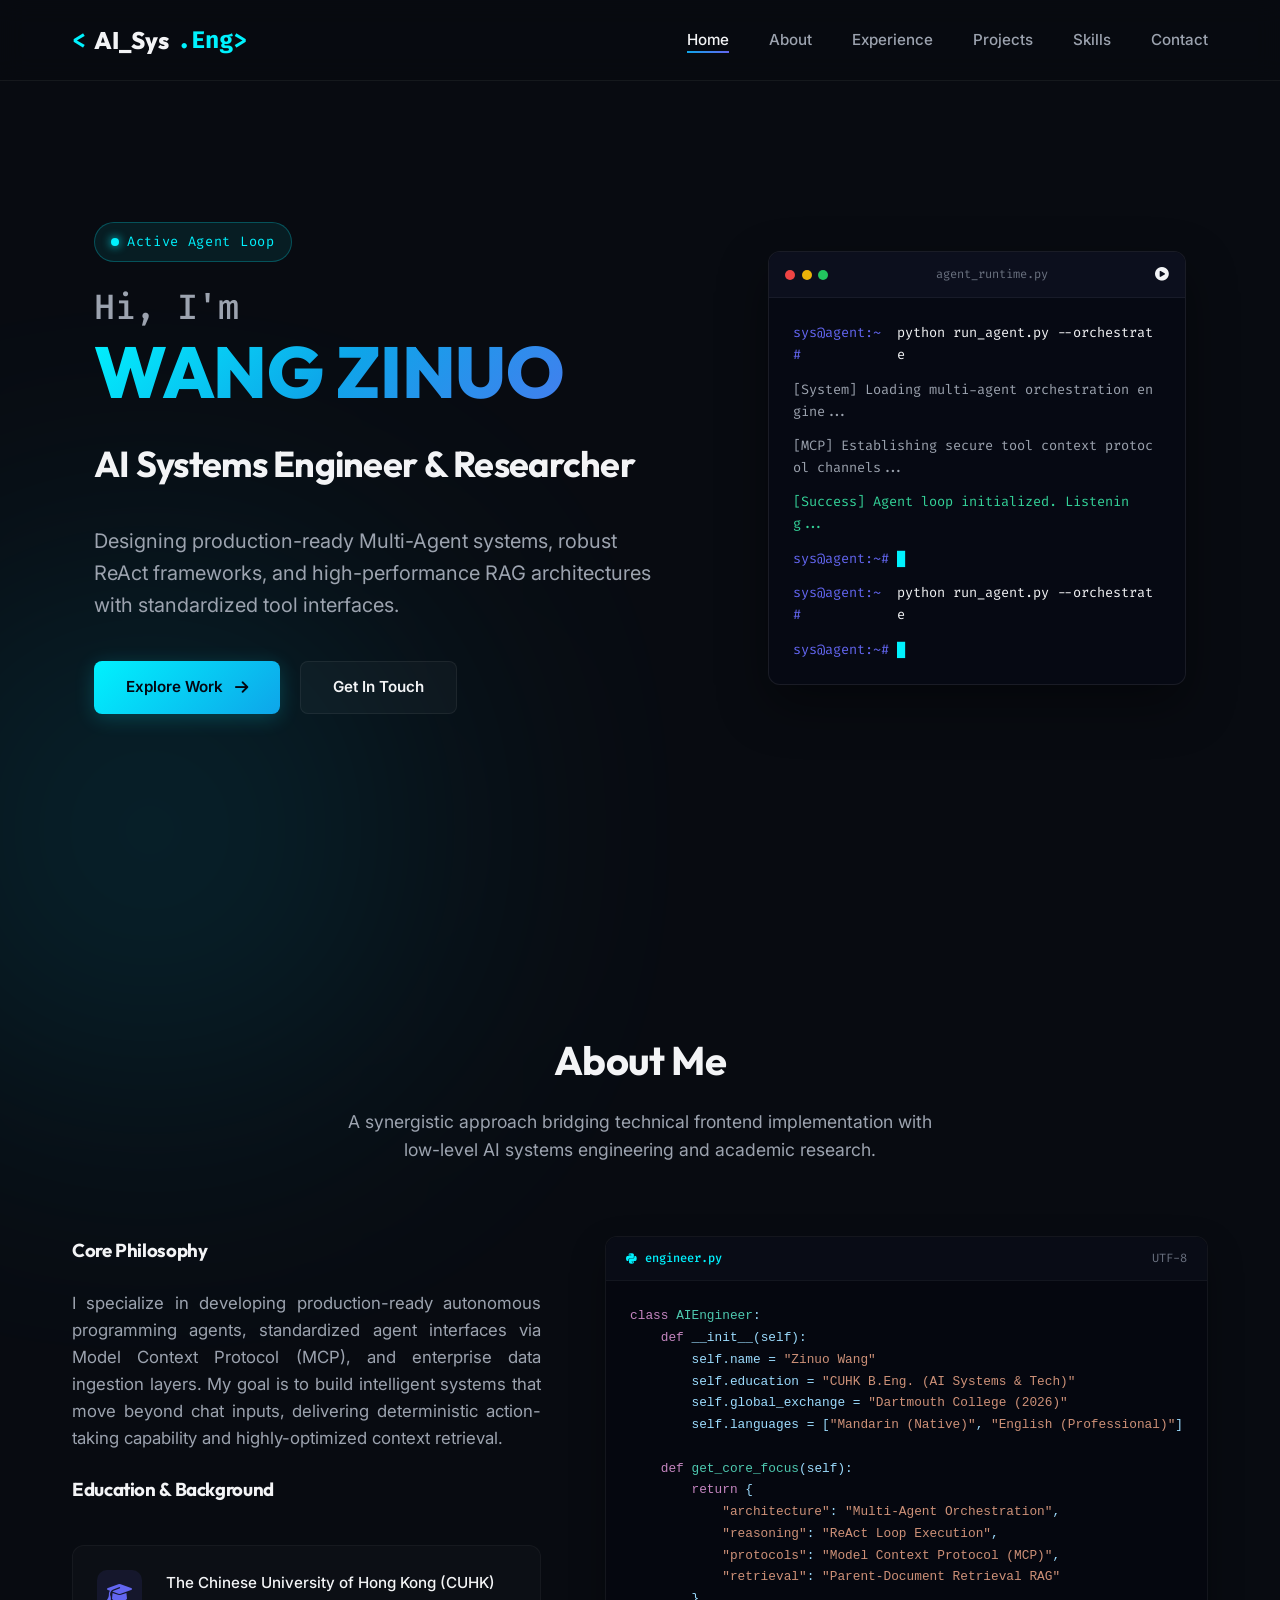
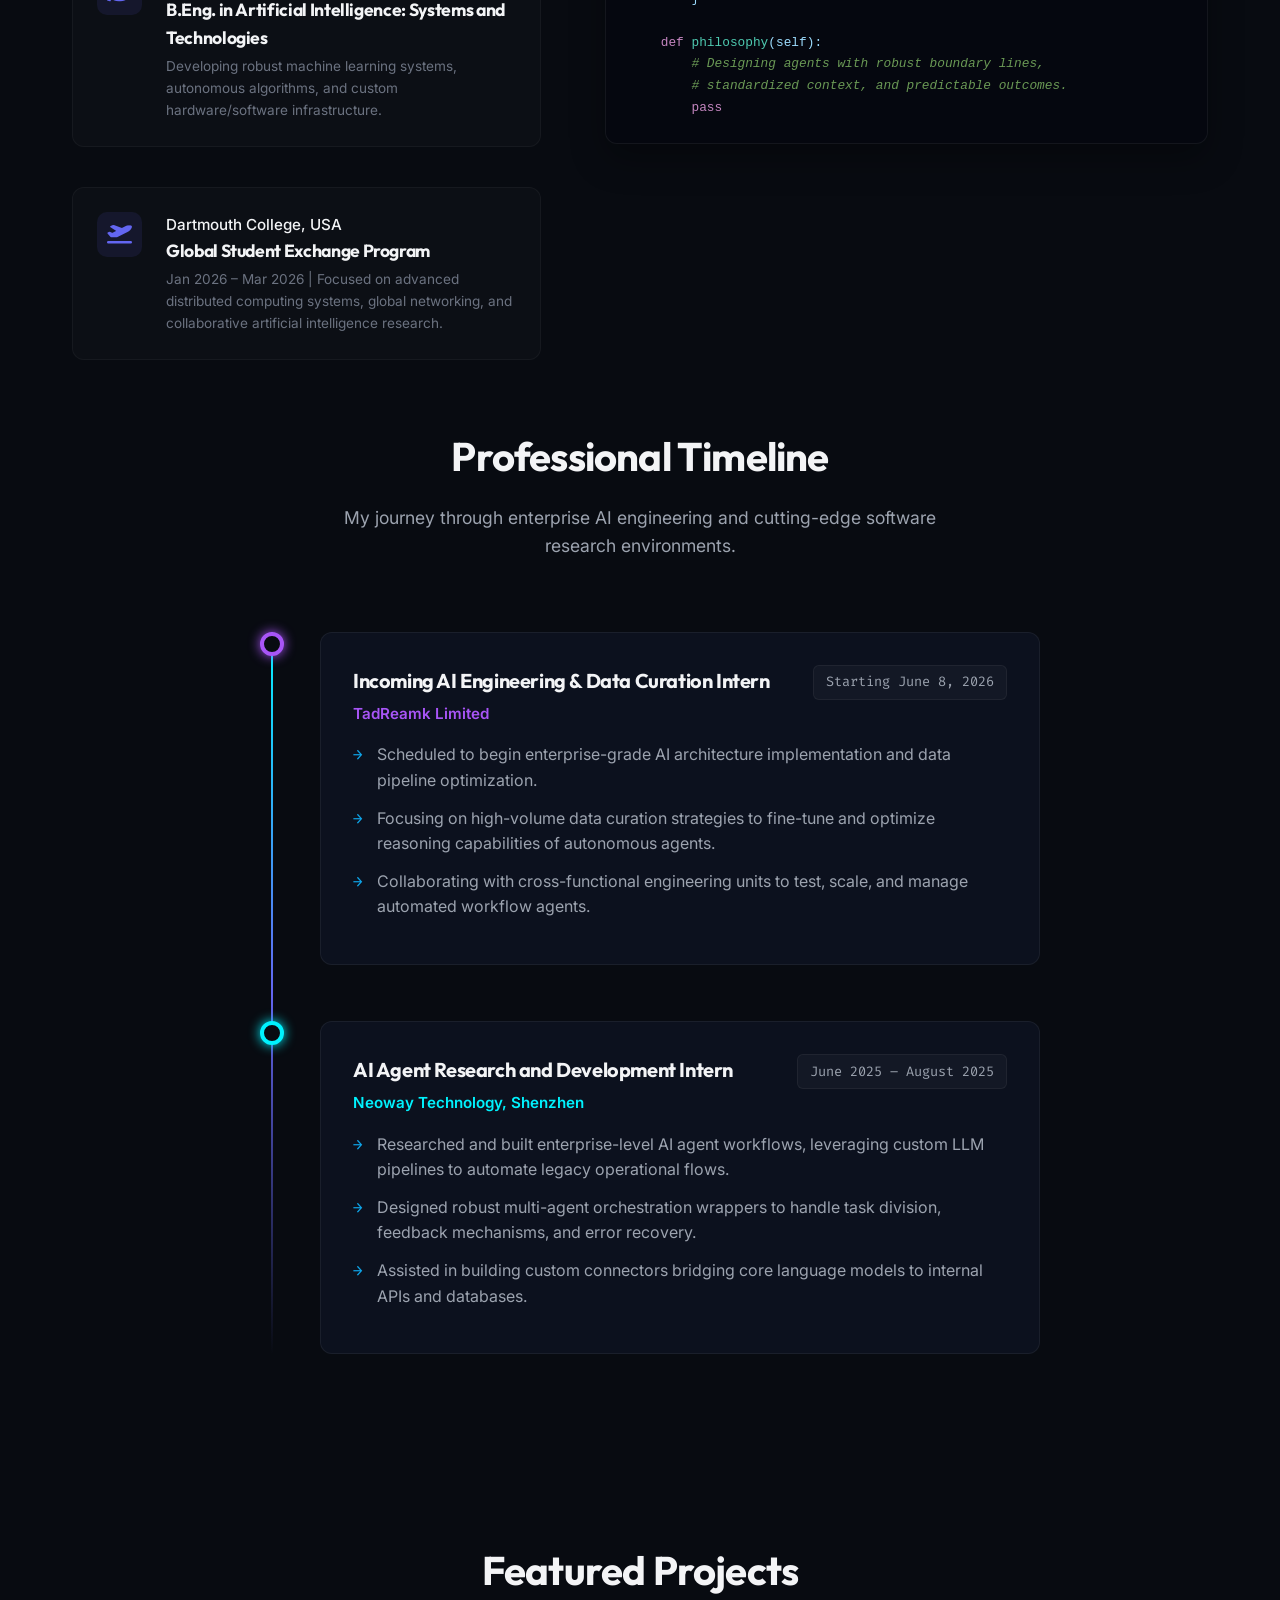
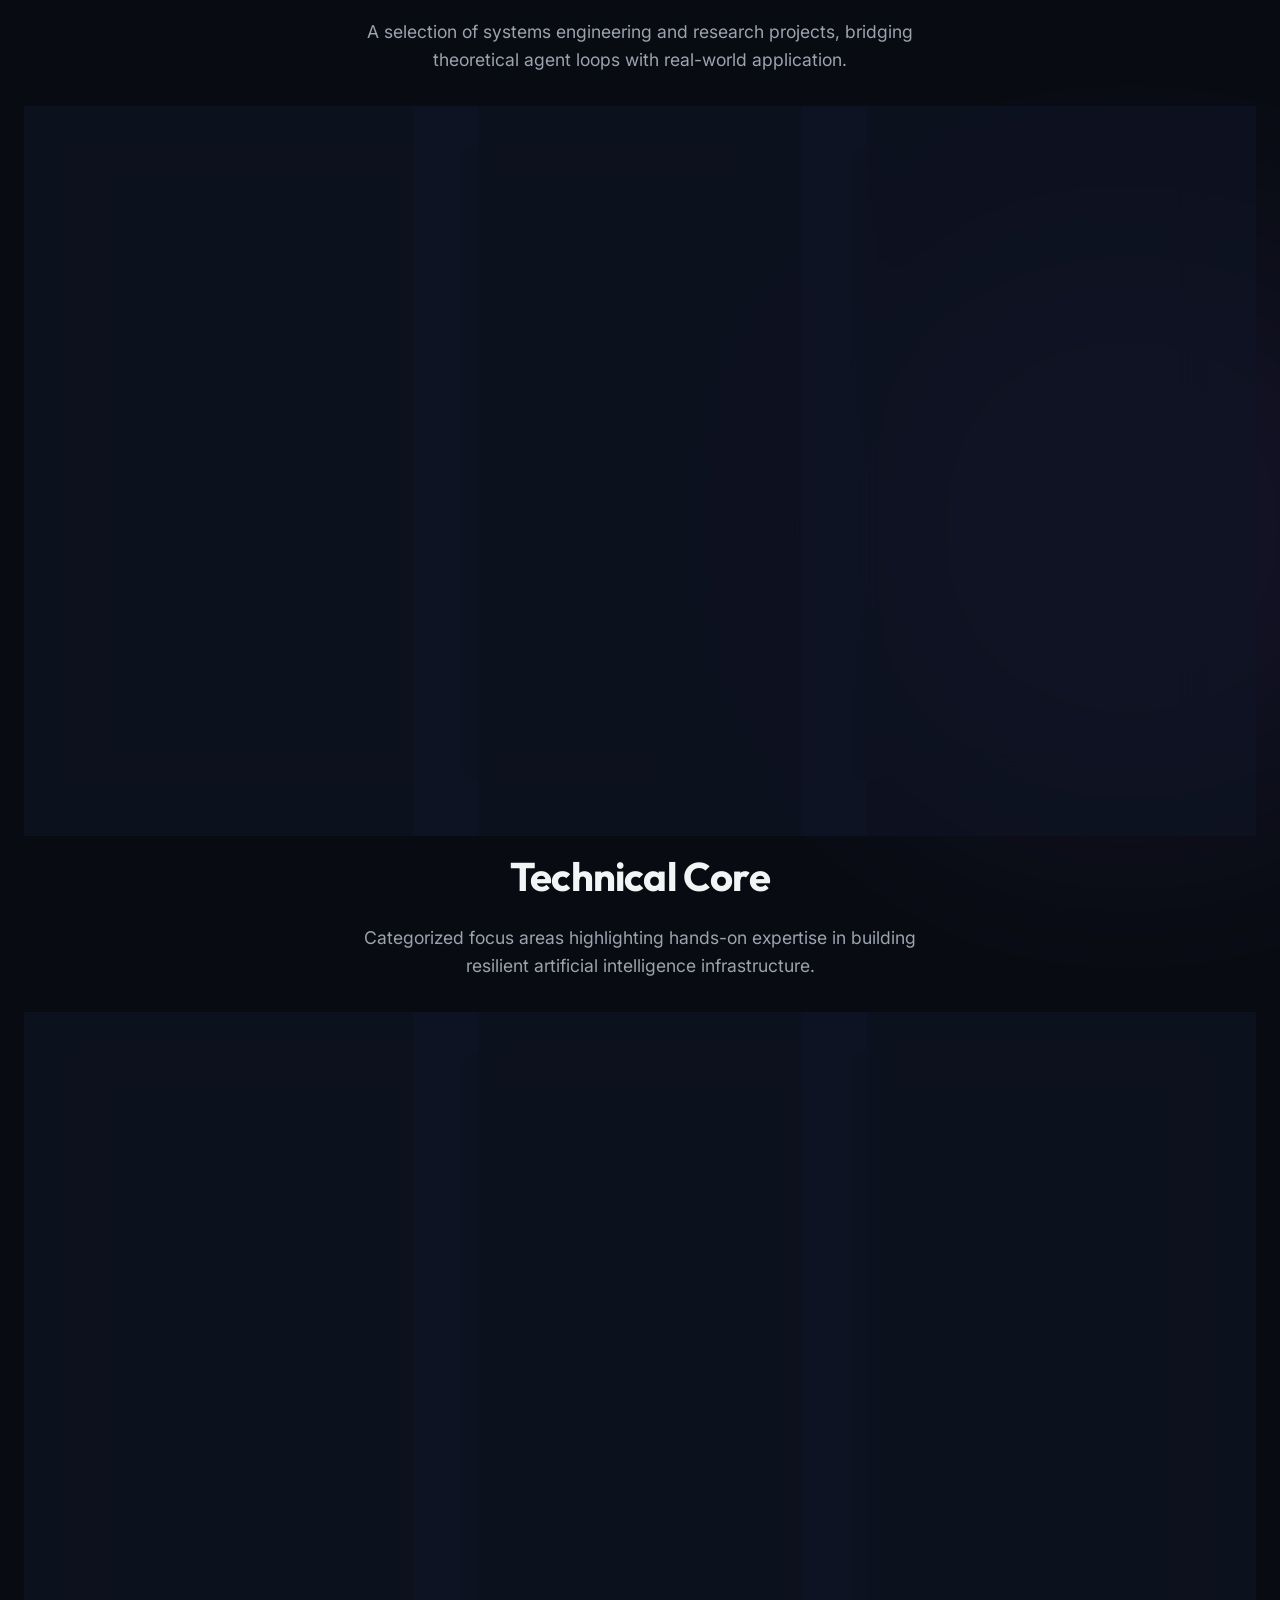
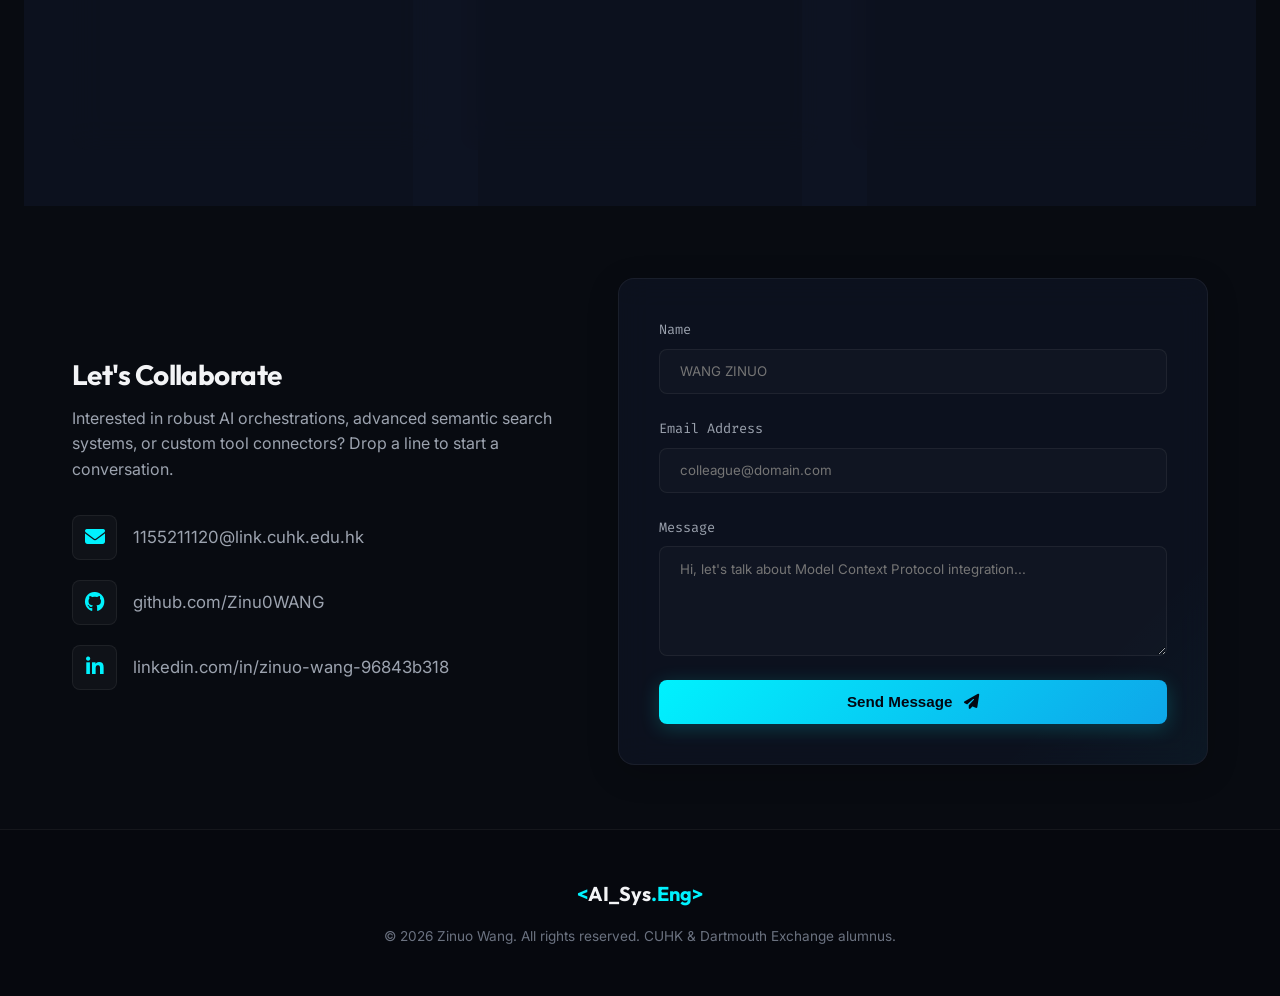
==== commit f8e7f675: "Update index.html" ====
--- a/index.html
+++ b/index.html
@@ -3,9 +3,9 @@
 <head>
   <meta charset="UTF-8">
   <meta name="viewport" content="width=device-width, initial-scale=1.0">
-  <title>WANG ZINUO (王梓诺) | AI Systems Engineer & Researcher</title>
-  <meta name="description" content="Official portfolio of WANG ZINUO (王梓诺), an AI Systems Engineer & Researcher focusing on Multi-Agent Orchestration, Parent-Document Retrieval RAG strategies, and Model Context Protocol (MCP).">
-  <meta name="keywords" content="WANG ZINUO, 王梓诺, AI Systems Engineer, AI Researcher, CUHK AI, Dartmouth, Multi-Agent, RAG, MCP">
+  <title>WANG ZINUO (王子诺) | AI Systems Engineer & Researcher</title>
+  <meta name="description" content="Official portfolio of WANG ZINUO (王子诺), an AI Systems Engineer & Researcher focusing on Multi-Agent Orchestration, Parent-Document Retrieval RAG strategies, and Model Context Protocol (MCP).">
+  <meta name="keywords" content="WANG ZINUO, 王子诺, AI Systems Engineer, AI Researcher, CUHK AI, Dartmouth, Multi-Agent, RAG, MCP">
   <meta name="author" content="WANG ZINUO">
   
   <!-- Open Graph Metadata (for social sharing previews) -->
@@ -20,7 +20,7 @@
     "@context": "https://schema.org",
     "@type": "Person",
     "name": "WANG ZINUO",
-    "alternateName": "王梓诺",
+    "alternateName": "王子诺",
     "jobTitle": "AI Systems Engineer & Researcher",
     "alumniOf": [
       {
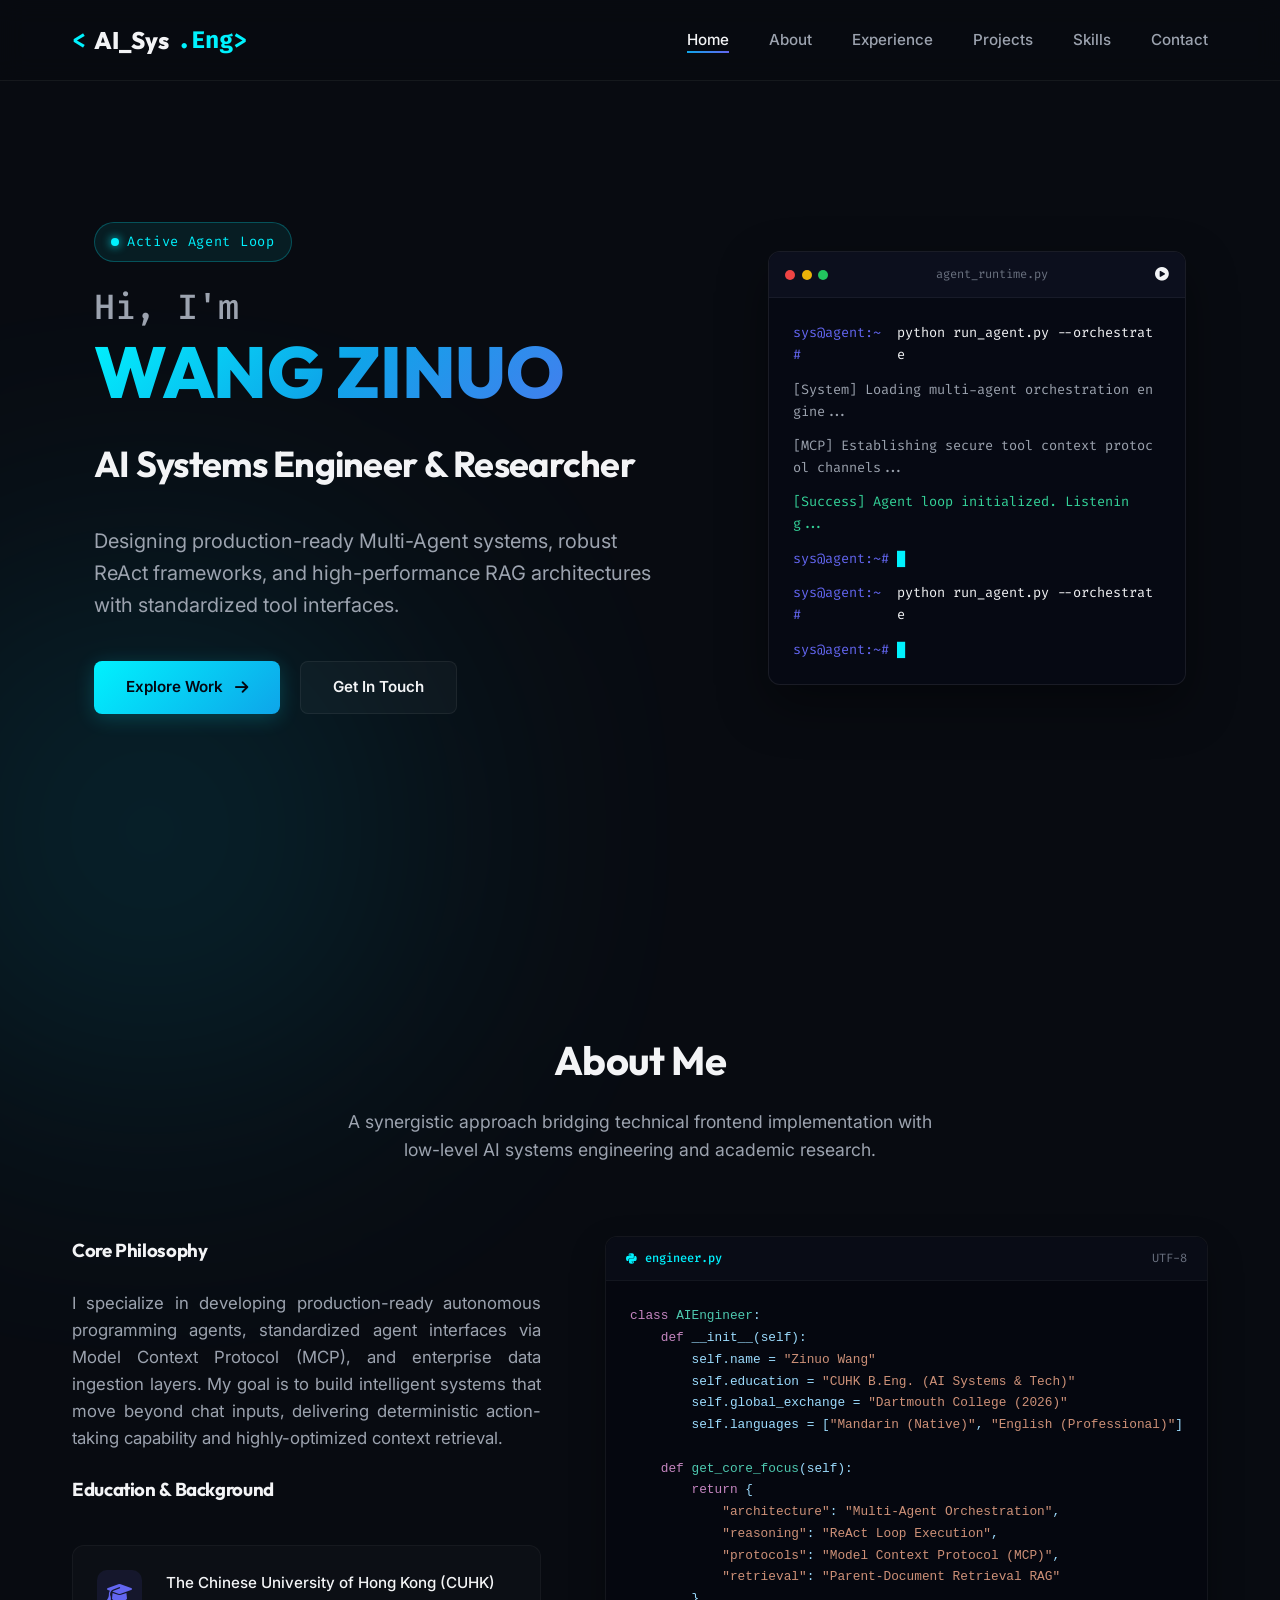
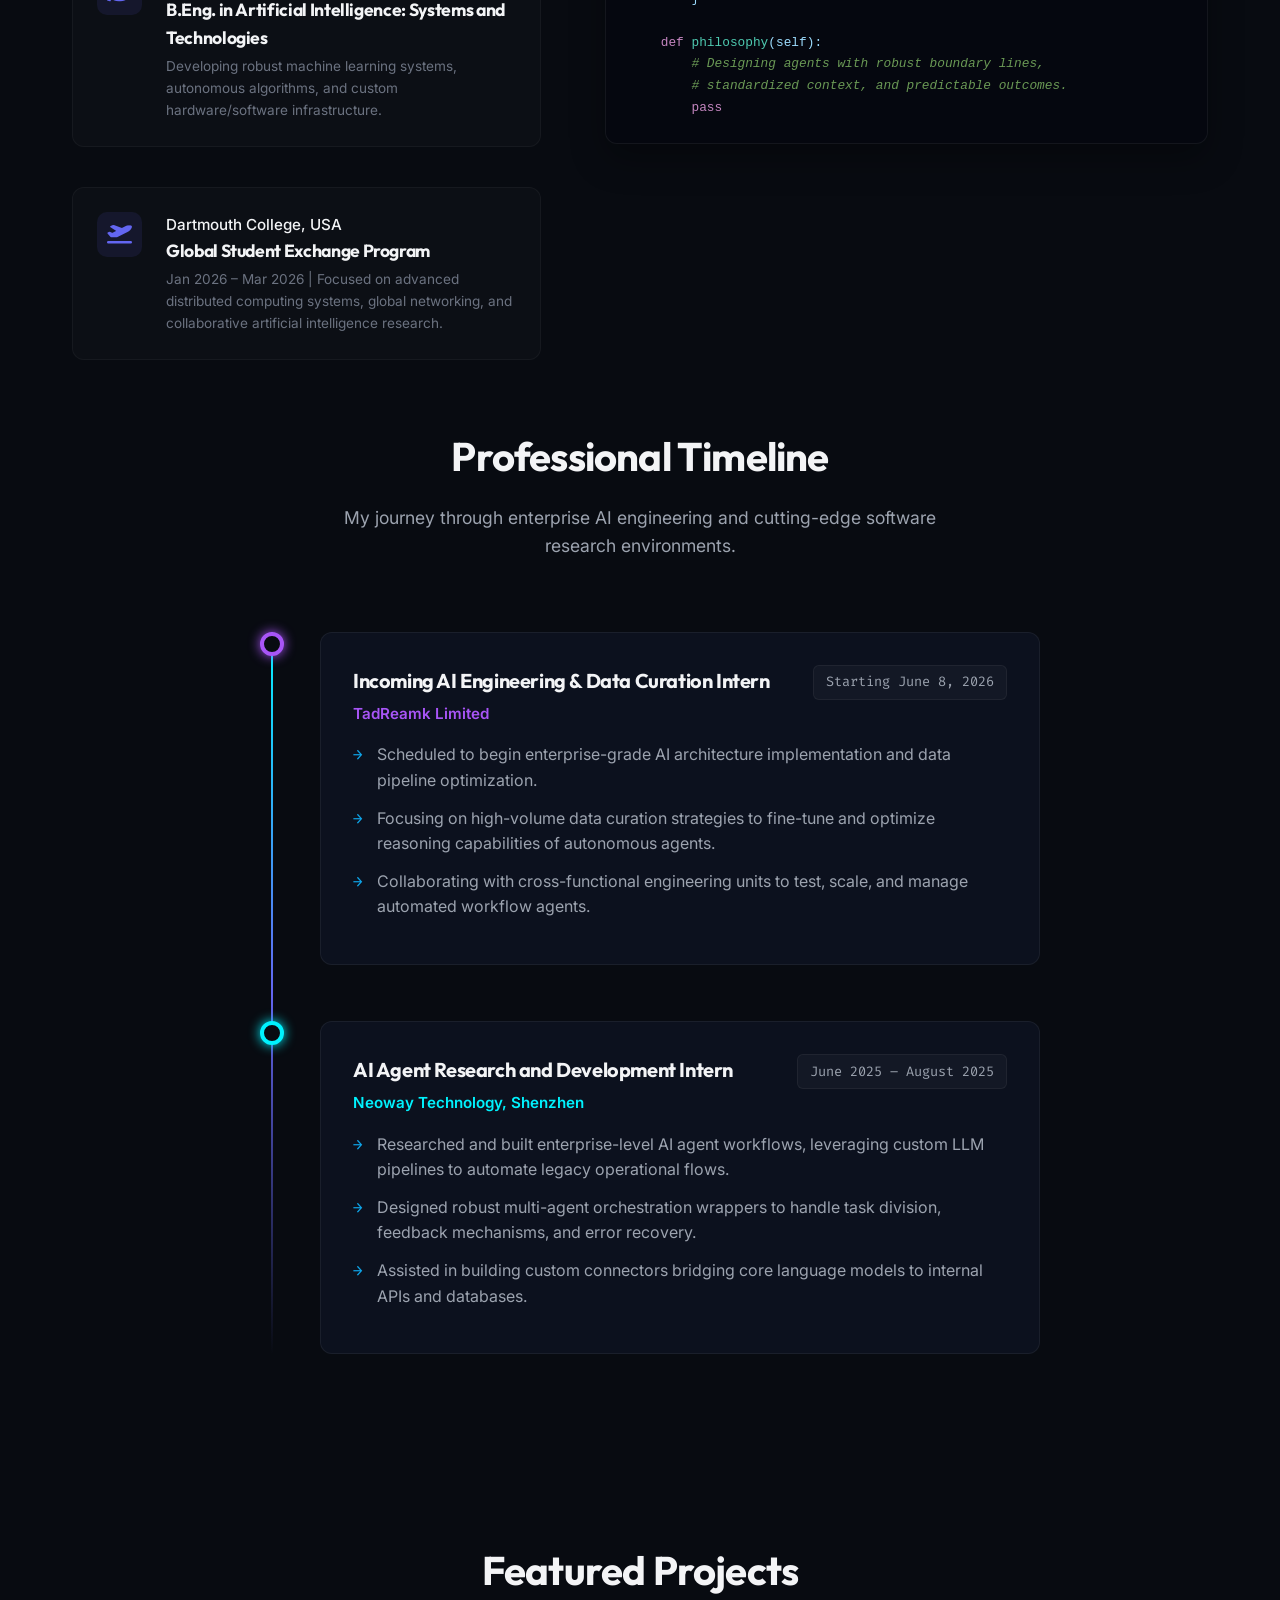
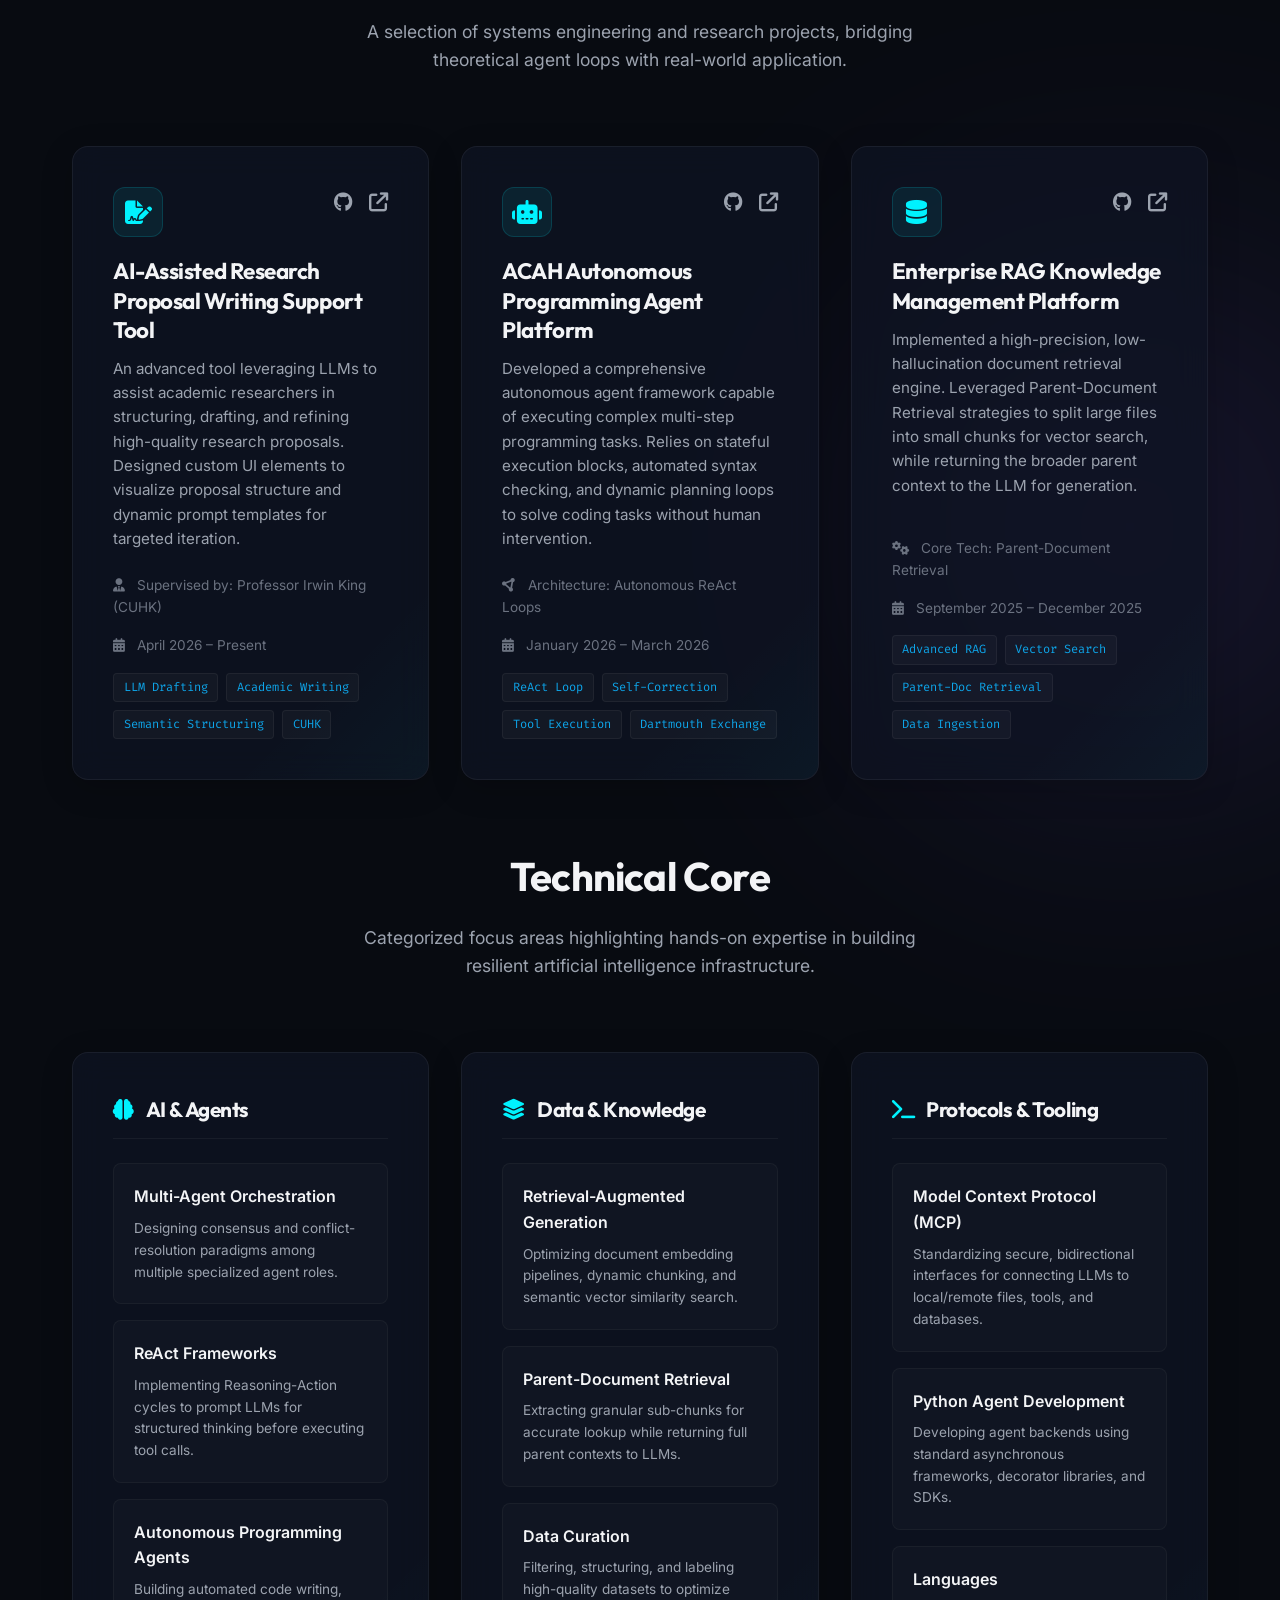
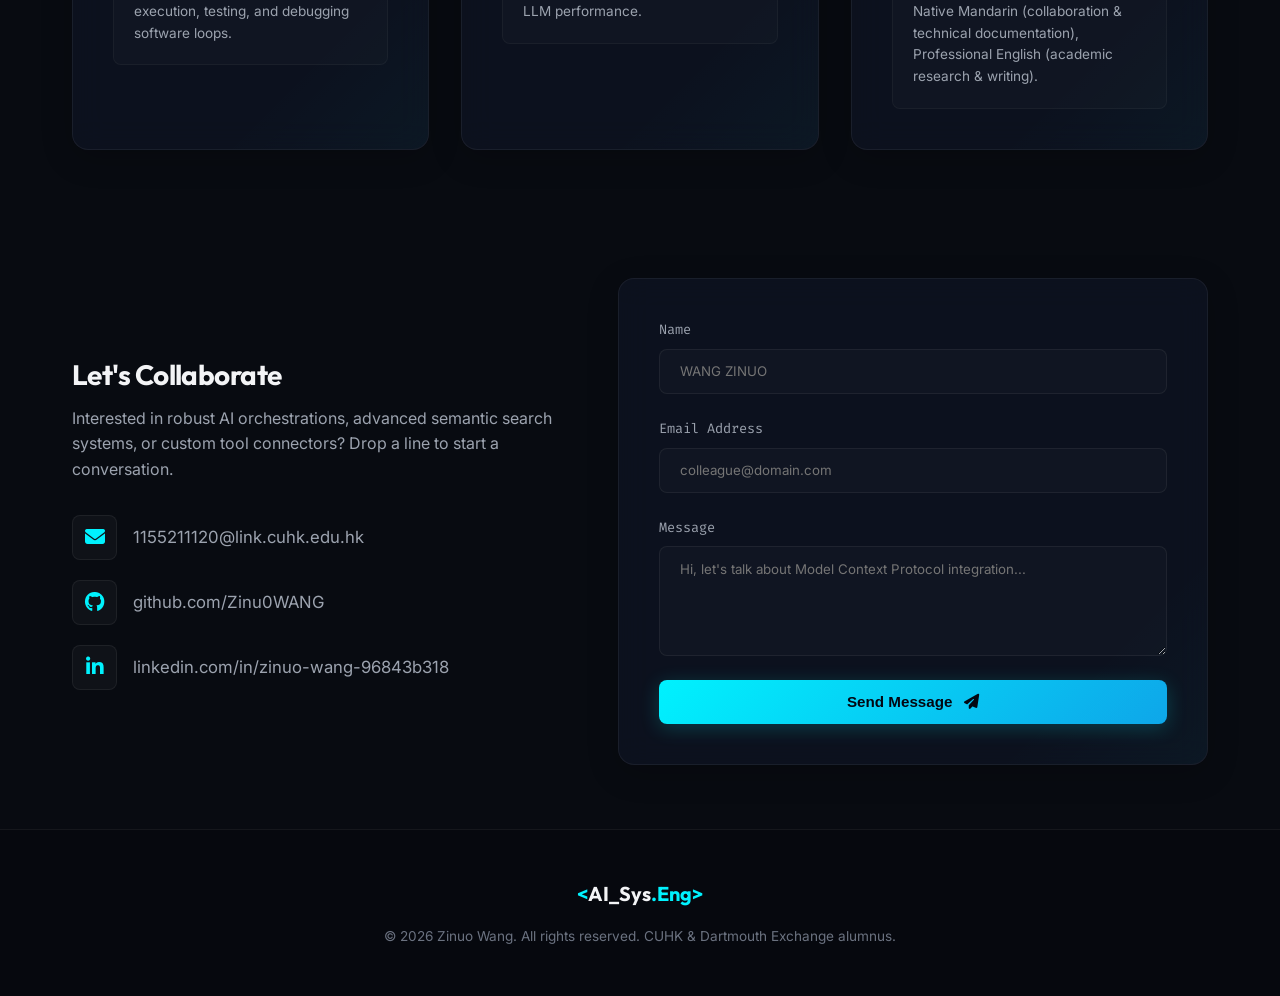
==== commit d746612d: "google" ====
(no text change in the page or its own stylesheets)
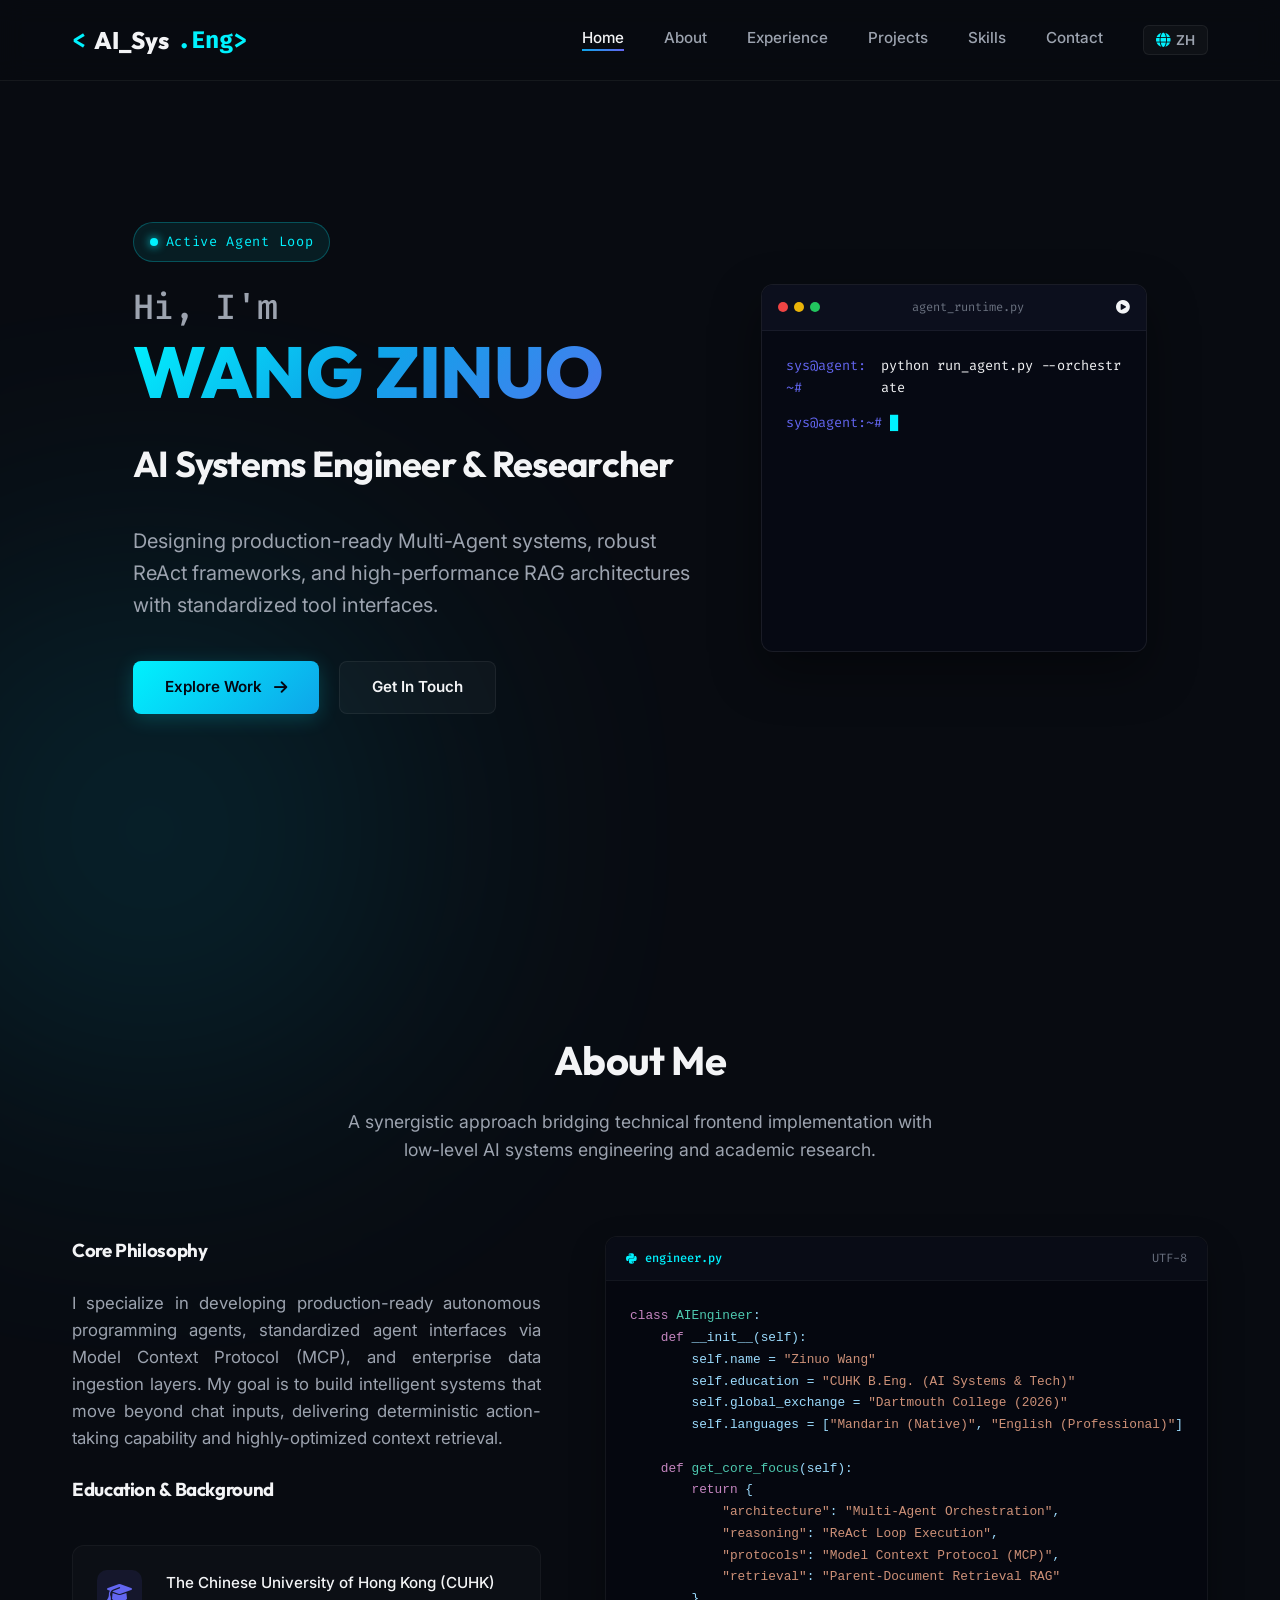
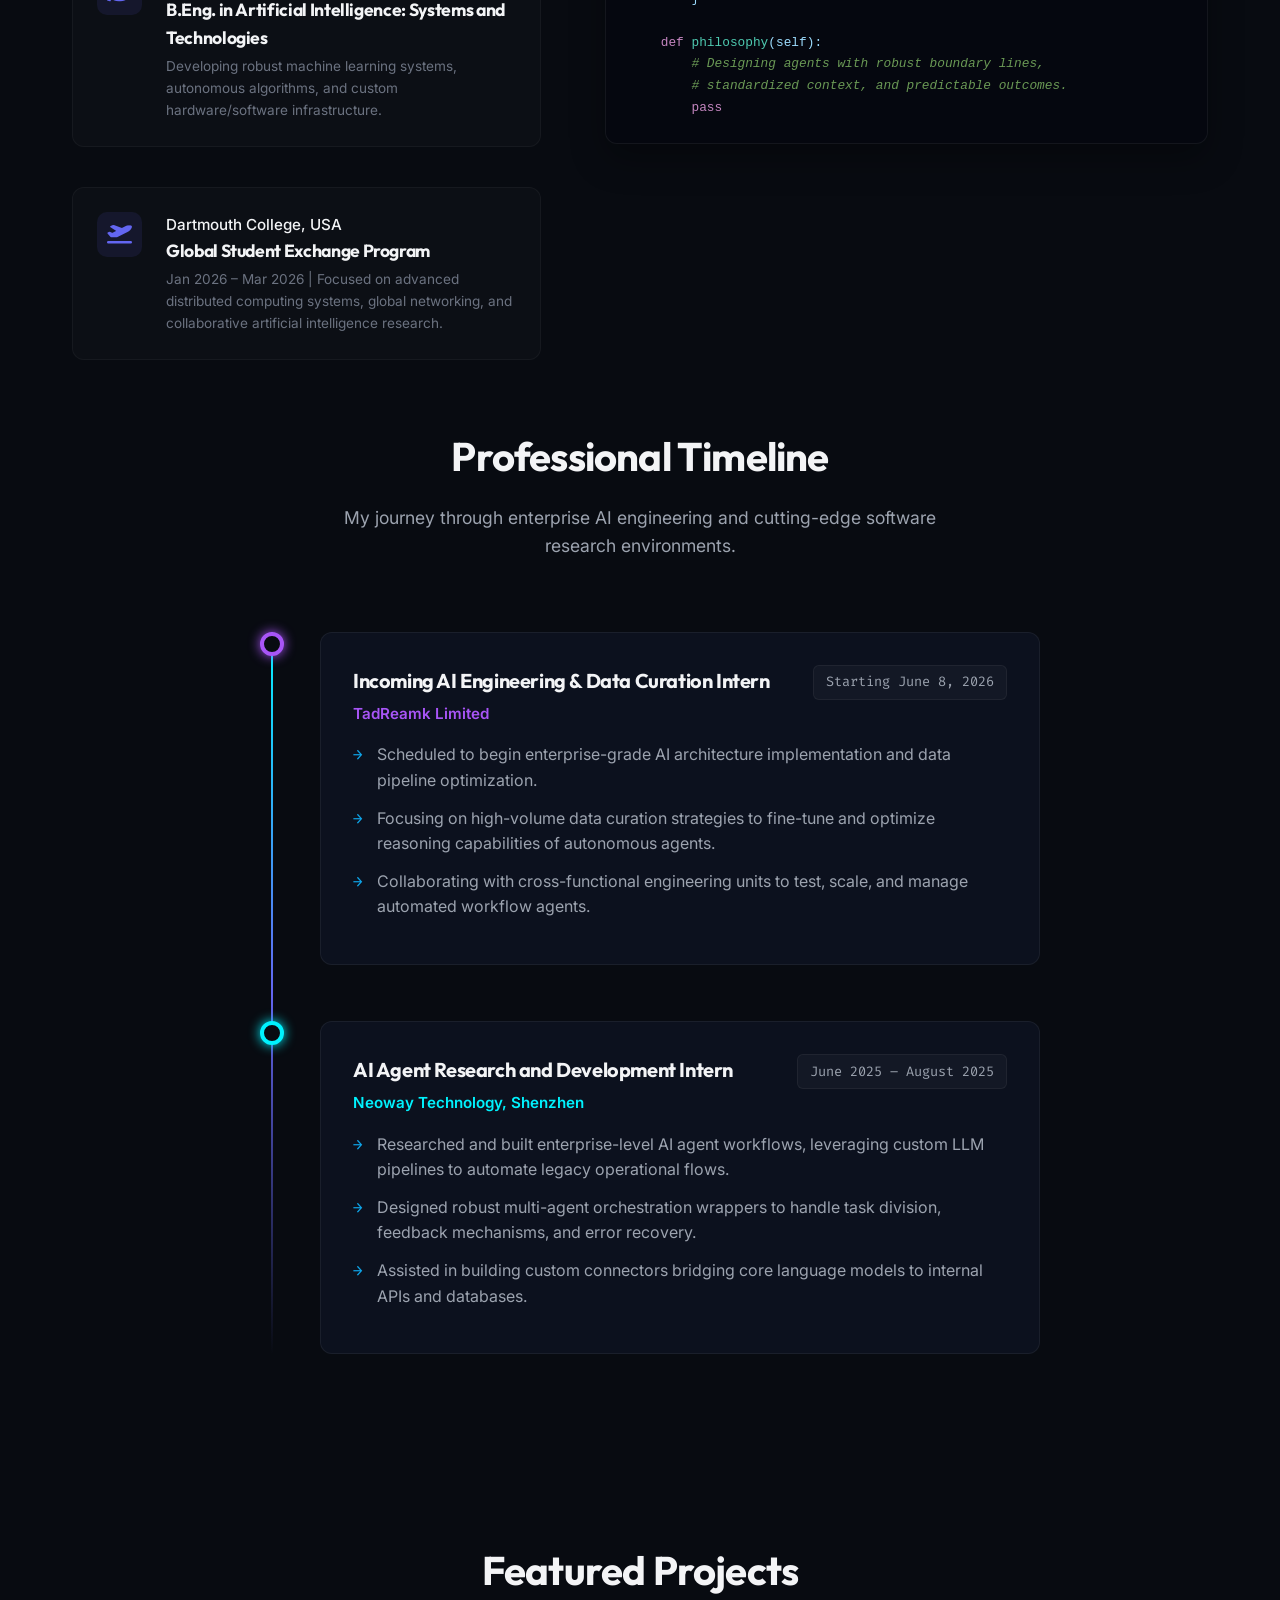
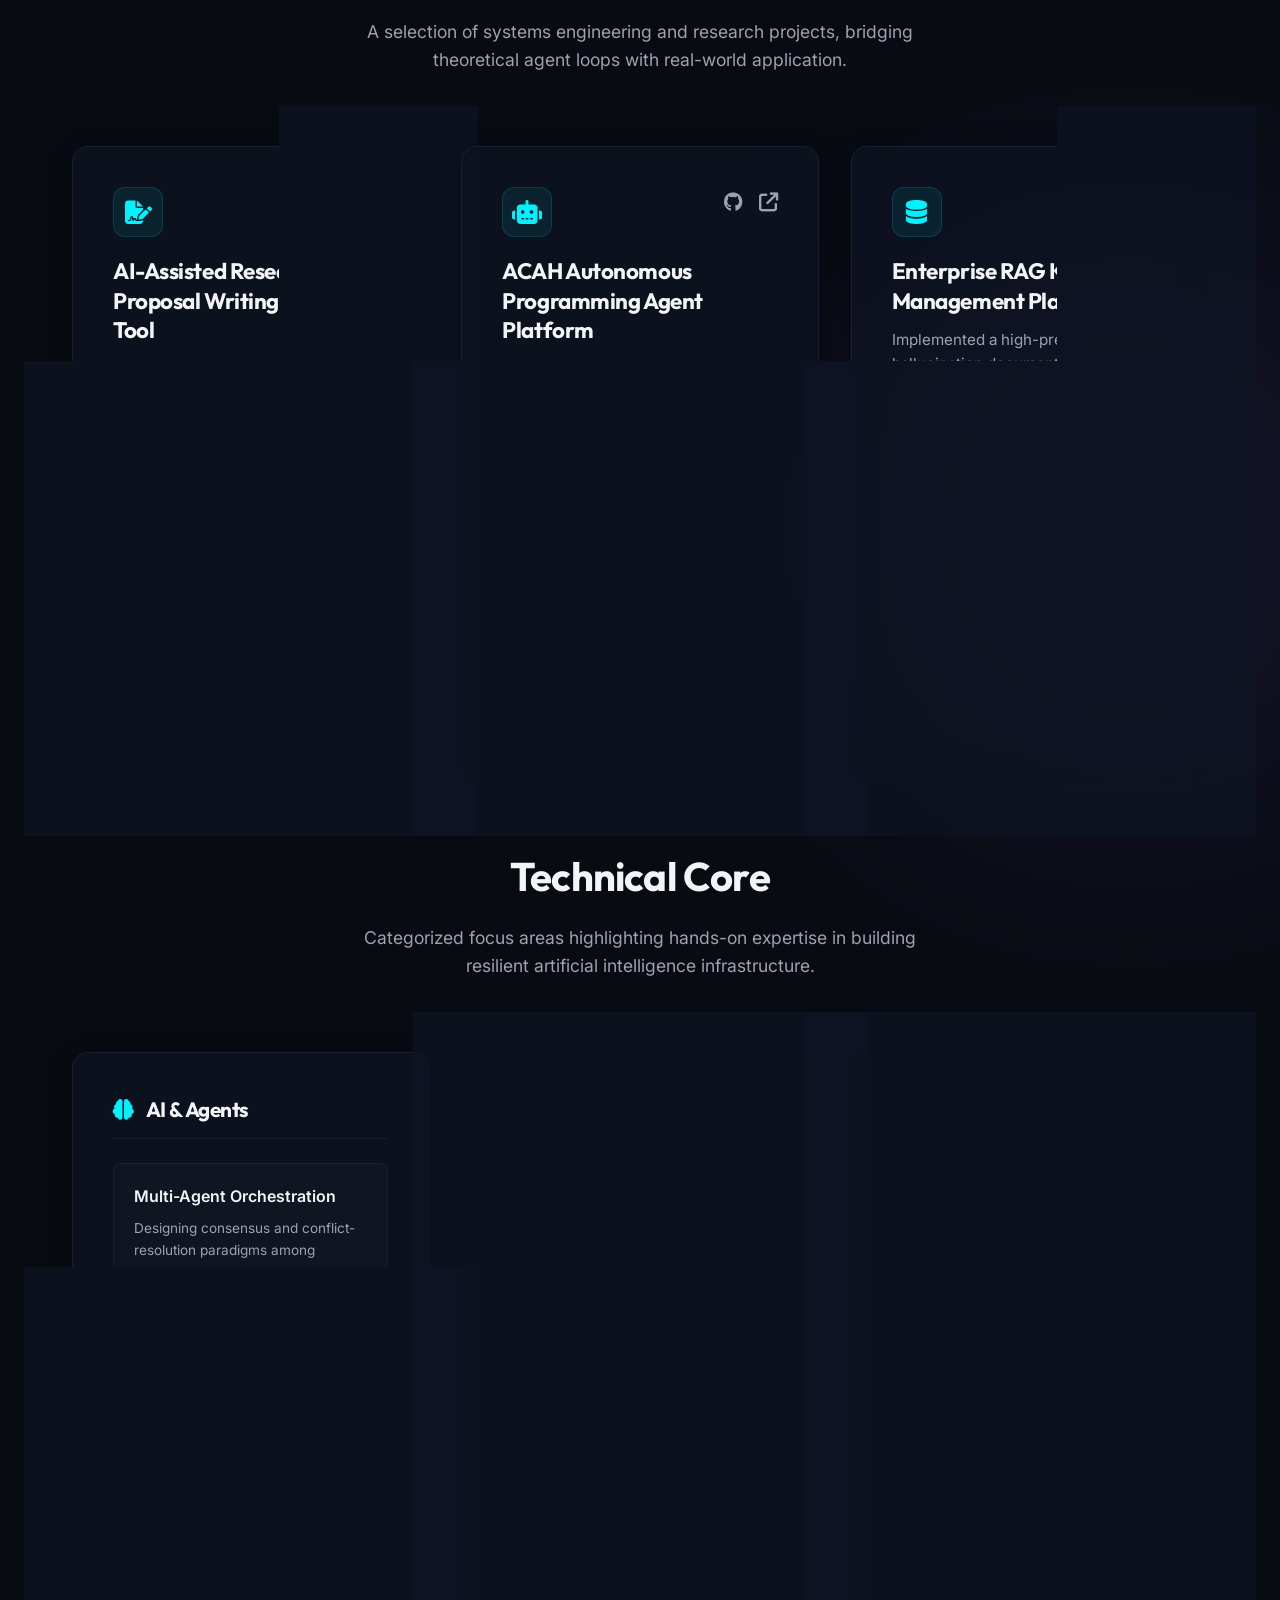
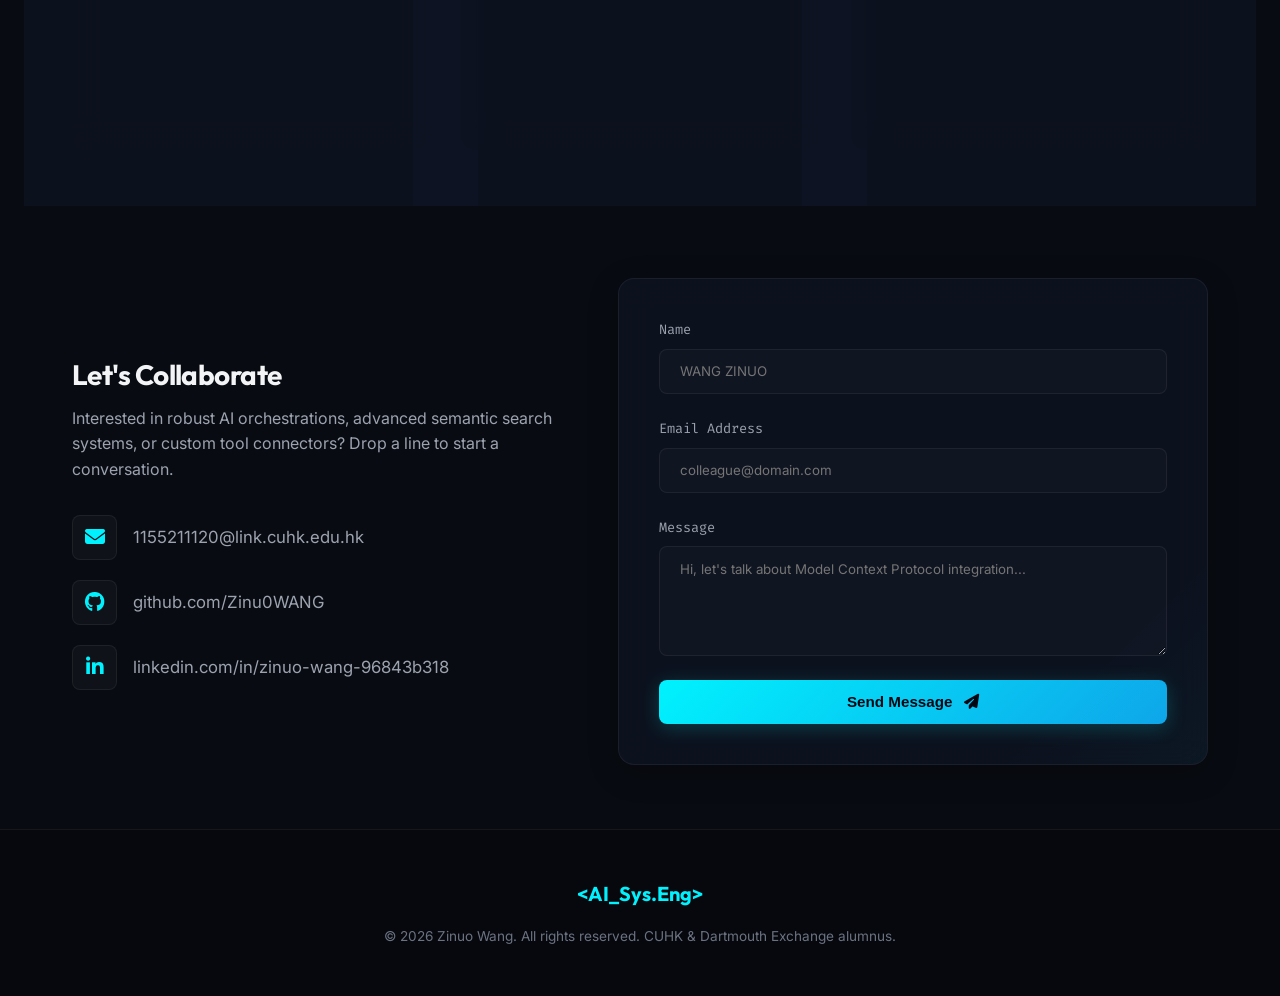
==== commit 62a01335: "Chinese version add" ====
--- a/index.html
+++ b/index.html
@@ -62,12 +62,18 @@
 
       <nav>
         <ul class="nav-links" id="nav-links">
-          <li><a href="#hero" class="active">Home</a></li>
-          <li><a href="#about">About</a></li>
-          <li><a href="#experience">Experience</a></li>
-          <li><a href="#projects">Projects</a></li>
-          <li><a href="#skills">Skills</a></li>
-          <li><a href="#contact">Contact</a></li>
+          <li><a href="#hero" class="active" data-i18n="nav.home">Home</a></li>
+          <li><a href="#about" data-i18n="nav.about">About</a></li>
+          <li><a href="#experience" data-i18n="nav.experience">Experience</a></li>
+          <li><a href="#projects" data-i18n="nav.projects">Projects</a></li>
+          <li><a href="#skills" data-i18n="nav.skills">Skills</a></li>
+          <li><a href="#contact" data-i18n="nav.contact">Contact</a></li>
+          <li class="lang-switch-item">
+            <button id="lang-toggle" class="lang-btn" aria-label="Switch Language">
+              <i class="fa-solid fa-globe"></i>
+              <span class="lang-text" id="lang-text">ZH</span>
+            </button>
+          </li>
         </ul>
       </nav>
     </div>
@@ -77,17 +83,17 @@
   <section id="hero" class="hero">
     <div class="container hero-grid">
       <div class="hero-content">
-        <div class="badge-intro">Active Agent Loop</div>
-        <h1>Hi, I'm <span class="gradient-text hero-name">WANG ZINUO</span></h1>
-        <h2>AI Systems Engineer &amp; Researcher</h2>
-        <p class="subtitle">
+        <div class="badge-intro" data-i18n="hero.badge">Active Agent Loop</div>
+        <h1><span data-i18n="hero.title">Hi, I'm </span><span class="gradient-text hero-name" data-i18n="hero.name">WANG ZINUO</span></h1>
+        <h2 data-i18n="hero.subtitle">AI Systems Engineer &amp; Researcher</h2>
+        <p class="subtitle" data-i18n="hero.desc">
           Designing production-ready Multi-Agent systems, robust ReAct frameworks, and high-performance RAG architectures with standardized tool interfaces.
         </p>
         <div class="hero-actions">
           <a href="#projects" class="btn btn-primary">
-            Explore Work <i class="fa-solid fa-arrow-right"></i>
+            <span data-i18n="hero.explore">Explore Work</span> <i class="fa-solid fa-arrow-right"></i>
           </a>
-          <a href="#contact" class="btn btn-secondary">
+          <a href="#contact" class="btn btn-secondary" data-i18n="hero.contact">
             Get In Touch
           </a>
         </div>
@@ -101,23 +107,23 @@
               <span class="dot-yellow"></span>
               <span class="dot-green"></span>
             </div>
-            <div class="terminal-title">agent_runtime.py</div>
+            <div class="terminal-title" data-i18n="hero.terminal_title">agent_runtime.py</div>
             <div><i class="fa-solid fa-circle-play success"></i></div>
           </div>
           <div class="terminal-body" id="terminal-body">
             <!-- Simulated agent output will be injected here via javascript -->
             <div class="terminal-line">
               <span class="prefix">sys@agent:~#</span>
-              <span class="cmd">python run_agent.py --orchestrate</span>
+              <span class="cmd" data-i18n="hero.terminal_cmd">python run_agent.py --orchestrate</span>
             </div>
             <div class="terminal-line">
-              <span class="output">[System] Loading multi-agent orchestration engine...</span>
+              <span class="output" data-i18n="hero.terminal_line1">[System] Loading multi-agent orchestration engine...</span>
             </div>
             <div class="terminal-line">
-              <span class="output">[MCP] Establishing secure tool context protocol channels...</span>
+              <span class="output" data-i18n="hero.terminal_line2">[MCP] Establishing secure tool context protocol channels...</span>
             </div>
             <div class="terminal-line">
-              <span class="success">[Success] Agent loop initialized. Listening...</span>
+              <span class="success" data-i18n="hero.terminal_line3">[Success] Agent loop initialized. Listening...</span>
             </div>
             <div class="terminal-line">
               <span class="prefix">sys@agent:~#</span>
@@ -133,26 +139,26 @@
   <section id="about">
     <div class="container">
       <div class="section-header">
-        <h2>About Me</h2>
-        <p>A synergistic approach bridging technical frontend implementation with low-level AI systems engineering and academic research.</p>
+        <h2 data-i18n="about.title">About Me</h2>
+        <p data-i18n="about.subtitle">A synergistic approach bridging technical frontend implementation with low-level AI systems engineering and academic research.</p>
       </div>
       
       <div class="about-grid">
         <div class="about-info">
-          <h3>Core Philosophy</h3>
-          <p class="about-text">
+          <h3 data-i18n="about.philosophy_title">Core Philosophy</h3>
+          <p class="about-text" data-i18n="about.philosophy_text">
             I specialize in developing production-ready autonomous programming agents, standardized agent interfaces via Model Context Protocol (MCP), and enterprise data ingestion layers. My goal is to build intelligent systems that move beyond chat inputs, delivering deterministic action-taking capability and highly-optimized context retrieval.
           </p>
           
-          <h3>Education &amp; Background</h3>
+          <h3 data-i18n="about.edu_title">Education &amp; Background</h3>
           <div class="edu-card">
             <div class="edu-icon">
               <i class="fa-solid fa-graduation-cap"></i>
             </div>
             <div class="edu-details">
-              <span class="school">The Chinese University of Hong Kong (CUHK)</span>
-              <h4>B.Eng. in Artificial Intelligence: Systems and Technologies</h4>
-              <p class="meta">Developing robust machine learning systems, autonomous algorithms, and custom hardware/software infrastructure.</p>
+              <span class="school" data-i18n="about.school1">The Chinese University of Hong Kong (CUHK)</span>
+              <h4 data-i18n="about.degree1">B.Eng. in Artificial Intelligence: Systems and Technologies</h4>
+              <p class="meta" data-i18n="about.desc1">Developing robust machine learning systems, autonomous algorithms, and custom hardware/software infrastructure.</p>
             </div>
           </div>
 
@@ -161,9 +167,9 @@
               <i class="fa-solid fa-plane-departure"></i>
             </div>
             <div class="edu-details">
-              <span class="school">Dartmouth College, USA</span>
-              <h4>Global Student Exchange Program</h4>
-              <p class="meta">Jan 2026 – Mar 2026 | Focused on advanced distributed computing systems, global networking, and collaborative artificial intelligence research.</p>
+              <span class="school" data-i18n="about.school2">Dartmouth College, USA</span>
+              <h4 data-i18n="about.degree2">Global Student Exchange Program</h4>
+              <p class="meta" data-i18n="about.desc2">Jan 2026 – Mar 2026 | Focused on advanced distributed computing systems, global networking, and collaborative artificial intelligence research.</p>
             </div>
           </div>
         </div>
@@ -179,22 +185,22 @@
             <div class="ide-body">
               <pre class="ide-code"><code><span class="keyword">class</span> <span class="class">AIEngineer</span>:
     <span class="keyword">def</span> <span class="self">__init__</span>(<span class="self">self</span>):
-        <span class="self">self</span>.name = <span class="string">"Zinuo Wang"</span>
-        <span class="self">self</span>.education = <span class="string">"CUHK B.Eng. (AI Systems & Tech)"</span>
-        <span class="self">self</span>.global_exchange = <span class="string">"Dartmouth College (2026)"</span>
-        <span class="self">self</span>.languages = [<span class="string">"Mandarin (Native)"</span>, <span class="string">"English (Professional)"</span>]
+        <span class="self">self</span>.name = <span class="string" data-i18n="about.ide_name">"Zinuo Wang"</span>
+        <span class="self">self</span>.education = <span class="string" data-i18n="about.ide_edu">"CUHK B.Eng. (AI Systems & Tech)"</span>
+        <span class="self">self</span>.global_exchange = <span class="string" data-i18n="about.ide_exchange">"Dartmouth College (2026)"</span>
+        <span class="self">self</span>.languages = [<span class="string" data-i18n="about.ide_lang1">"Mandarin (Native)"</span>, <span class="string" data-i18n="about.ide_lang2">"English (Professional)"</span>]
         
     <span class="keyword">def</span> <span class="class">get_core_focus</span>(<span class="self">self</span>):
         <span class="keyword">return</span> {
-            <span class="string">"architecture"</span>: <span class="string">"Multi-Agent Orchestration"</span>,
-            <span class="string">"reasoning"</span>: <span class="string">"ReAct Loop Execution"</span>,
-            <span class="string">"protocols"</span>: <span class="string">"Model Context Protocol (MCP)"</span>,
-            <span class="string">"retrieval"</span>: <span class="string">"Parent-Document Retrieval RAG"</span>
+            <span class="string">"architecture"</span>: <span class="string" data-i18n="about.ide_focus1">"Multi-Agent Orchestration"</span>,
+            <span class="string">"reasoning"</span>: <span class="string" data-i18n="about.ide_focus2">"ReAct Loop Execution"</span>,
+            <span class="string">"protocols"</span>: <span class="string" data-i18n="about.ide_focus3">"Model Context Protocol (MCP)"</span>,
+            <span class="string">"retrieval"</span>: <span class="string" data-i18n="about.ide_focus4">"Parent-Document Retrieval RAG"</span>
         }
 
     <span class="keyword">def</span> <span class="class">philosophy</span>(<span class="self">self</span>):
-        <span class="comment"># Designing agents with robust boundary lines,</span>
-        <span class="comment"># standardized context, and predictable outcomes.</span>
+        <span class="comment" data-i18n="about.ide_comment1"># Designing agents with robust boundary lines,</span>
+        <span class="comment" data-i18n="about.ide_comment2"># standardized context, and predictable outcomes.</span>
         <span class="keyword">pass</span></code></pre>
             </div>
           </div>
@@ -206,8 +212,8 @@
   <!-- Experience Section -->
   <section id="experience" class="container">
     <div class="section-header">
-      <h2>Professional Timeline</h2>
-      <p>My journey through enterprise AI engineering and cutting-edge software research environments.</p>
+      <h2 data-i18n="exp.title">Professional Timeline</h2>
+      <p data-i18n="exp.subtitle">My journey through enterprise AI engineering and cutting-edge software research environments.</p>
     </div>
     
     <div class="timeline">
@@ -217,15 +223,15 @@
         <div class="timeline-content">
           <div class="timeline-header-info">
             <div class="timeline-title">
-              <h3>Incoming AI Engineering &amp; Data Curation Intern</h3>
-              <span class="timeline-company">TadReamk Limited</span>
-            </div>
-            <span class="timeline-date">Starting June 8, 2026</span>
+              <h3 data-i18n="exp.job1_title">Incoming AI Engineering &amp; Data Curation Intern</h3>
+              <span class="timeline-company" data-i18n="exp.job1_company">TadReamk Limited</span>
+            </div>
+            <span class="timeline-date" data-i18n="exp.job1_date">Starting June 8, 2026</span>
           </div>
           <ul class="timeline-body-list">
-            <li>Scheduled to begin enterprise-grade AI architecture implementation and data pipeline optimization.</li>
-            <li>Focusing on high-volume data curation strategies to fine-tune and optimize reasoning capabilities of autonomous agents.</li>
-            <li>Collaborating with cross-functional engineering units to test, scale, and manage automated workflow agents.</li>
+            <li data-i18n="exp.job1_bullet1">Scheduled to begin enterprise-grade AI architecture implementation and data pipeline optimization.</li>
+            <li data-i18n="exp.job1_bullet2">Focusing on high-volume data curation strategies to fine-tune and optimize reasoning capabilities of autonomous agents.</li>
+            <li data-i18n="exp.job1_bullet3">Collaborating with cross-functional engineering units to test, scale, and manage automated workflow agents.</li>
           </ul>
         </div>
       </div>
@@ -236,15 +242,15 @@
         <div class="timeline-content">
           <div class="timeline-header-info">
             <div class="timeline-title">
-              <h3>AI Agent Research and Development Intern</h3>
-              <span class="timeline-company">Neoway Technology, Shenzhen</span>
-            </div>
-            <span class="timeline-date">June 2025 – August 2025</span>
+              <h3 data-i18n="exp.job2_title">AI Agent Research and Development Intern</h3>
+              <span class="timeline-company" data-i18n="exp.job2_company">Neoway Technology, Shenzhen</span>
+            </div>
+            <span class="timeline-date" data-i18n="exp.job2_date">June 2025 – August 2025</span>
           </div>
           <ul class="timeline-body-list">
-            <li>Researched and built enterprise-level AI agent workflows, leveraging custom LLM pipelines to automate legacy operational flows.</li>
-            <li>Designed robust multi-agent orchestration wrappers to handle task division, feedback mechanisms, and error recovery.</li>
-            <li>Assisted in building custom connectors bridging core language models to internal APIs and databases.</li>
+            <li data-i18n="exp.job2_bullet1">Researched and built enterprise-level AI agent workflows, leveraging custom LLM pipelines to automate legacy operational flows.</li>
+            <li data-i18n="exp.job2_bullet2">Designed robust multi-agent orchestration wrappers to handle task division, feedback mechanisms, and error recovery.</li>
+            <li data-i18n="exp.job2_bullet3">Assisted in building custom connectors bridging core language models to internal APIs and databases.</li>
           </ul>
         </div>
       </div>
@@ -255,8 +261,8 @@
   <section id="projects">
     <div class="container">
       <div class="section-header">
-        <h2>Featured Projects</h2>
-        <p>A selection of systems engineering and research projects, bridging theoretical agent loops with real-world application.</p>
+        <h2 data-i18n="proj.title">Featured Projects</h2>
+        <p data-i18n="proj.subtitle">A selection of systems engineering and research projects, bridging theoretical agent loops with real-world application.</p>
       </div>
       
       <div class="projects-grid">
@@ -271,21 +277,21 @@
               <a href="#" aria-label="Project Demo"><i class="fa-solid fa-arrow-up-right-from-square"></i></a>
             </div>
           </div>
-          <h3 class="project-title">AI-Assisted Research Proposal Writing Support Tool</h3>
-          <p class="project-desc">
+          <h3 class="project-title" data-i18n="proj.p1_title">AI-Assisted Research Proposal Writing Support Tool</h3>
+          <p class="project-desc" data-i18n="proj.p1_desc">
             An advanced tool leveraging LLMs to assist academic researchers in structuring, drafting, and refining high-quality research proposals. Designed custom UI elements to visualize proposal structure and dynamic prompt templates for targeted iteration.
           </p>
           <div class="project-meta">
-            <i class="fa-solid fa-user-tie"></i> Supervised by: Professor Irwin King (CUHK)
-          </div>
-          <div class="project-meta">
-            <i class="fa-solid fa-calendar-days"></i> April 2026 – Present
+            <i class="fa-solid fa-user-tie"></i> <span data-i18n="proj.p1_meta">Supervised by: Professor Irwin King (CUHK)</span>
+          </div>
+          <div class="project-meta">
+            <i class="fa-solid fa-calendar-days"></i> <span data-i18n="proj.p1_date">April 2026 – Present</span>
           </div>
           <div class="project-tags">
-            <span>LLM Drafting</span>
-            <span>Academic Writing</span>
-            <span>Semantic Structuring</span>
-            <span>CUHK</span>
+            <span data-i18n="proj.p1_tag1">LLM Drafting</span>
+            <span data-i18n="proj.p1_tag2">Academic Writing</span>
+            <span data-i18n="proj.p1_tag3">Semantic Structuring</span>
+            <span data-i18n="proj.p1_tag4">CUHK</span>
           </div>
         </div>
 
@@ -300,21 +306,21 @@
               <a href="#" aria-label="Project Demo"><i class="fa-solid fa-arrow-up-right-from-square"></i></a>
             </div>
           </div>
-          <h3 class="project-title">ACAH Autonomous Programming Agent Platform</h3>
-          <p class="project-desc">
+          <h3 class="project-title" data-i18n="proj.p2_title">ACAH Autonomous Programming Agent Platform</h3>
+          <p class="project-desc" data-i18n="proj.p2_desc">
             Developed a comprehensive autonomous agent framework capable of executing complex multi-step programming tasks. Relies on stateful execution blocks, automated syntax checking, and dynamic planning loops to solve coding tasks without human intervention.
           </p>
           <div class="project-meta">
-            <i class="fa-solid fa-circle-nodes"></i> Architecture: Autonomous ReAct Loops
-          </div>
-          <div class="project-meta">
-            <i class="fa-solid fa-calendar-days"></i> January 2026 – March 2026
+            <i class="fa-solid fa-circle-nodes"></i> <span data-i18n="proj.p2_meta">Architecture: Autonomous ReAct Loops</span>
+          </div>
+          <div class="project-meta">
+            <i class="fa-solid fa-calendar-days"></i> <span data-i18n="proj.p2_date">January 2026 – March 2026</span>
           </div>
           <div class="project-tags">
-            <span>ReAct Loop</span>
-            <span>Self-Correction</span>
-            <span>Tool Execution</span>
-            <span>Dartmouth Exchange</span>
+            <span data-i18n="proj.p2_tag1">ReAct Loop</span>
+            <span data-i18n="proj.p2_tag2">Self-Correction</span>
+            <span data-i18n="proj.p2_tag3">Tool Execution</span>
+            <span data-i18n="proj.p2_tag4">Dartmouth Exchange</span>
           </div>
         </div>
 
@@ -329,21 +335,21 @@
               <a href="#" aria-label="Project Demo"><i class="fa-solid fa-arrow-up-right-from-square"></i></a>
             </div>
           </div>
-          <h3 class="project-title">Enterprise RAG Knowledge Management Platform</h3>
-          <p class="project-desc">
+          <h3 class="project-title" data-i18n="proj.p3_title">Enterprise RAG Knowledge Management Platform</h3>
+          <p class="project-desc" data-i18n="proj.p3_desc">
             Implemented a high-precision, low-hallucination document retrieval engine. Leveraged Parent-Document Retrieval strategies to split large files into small chunks for vector search, while returning the broader parent context to the LLM for generation.
           </p>
           <div class="project-meta">
-            <i class="fa-solid fa-gears"></i> Core Tech: Parent-Document Retrieval
-          </div>
-          <div class="project-meta">
-            <i class="fa-solid fa-calendar-days"></i> September 2025 – December 2025
+            <i class="fa-solid fa-gears"></i> <span data-i18n="proj.p3_meta">Core Tech: Parent-Document Retrieval</span>
+          </div>
+          <div class="project-meta">
+            <i class="fa-solid fa-calendar-days"></i> <span data-i18n="proj.p3_date">September 2025 – December 2025</span>
           </div>
           <div class="project-tags">
-            <span>Advanced RAG</span>
-            <span>Vector Search</span>
-            <span>Parent-Doc Retrieval</span>
-            <span>Data Ingestion</span>
+            <span data-i18n="proj.p3_tag1">Advanced RAG</span>
+            <span data-i18n="proj.p3_tag2">Vector Search</span>
+            <span data-i18n="proj.p3_tag3">Parent-Doc Retrieval</span>
+            <span data-i18n="proj.p3_tag4">Data Ingestion</span>
           </div>
         </div>
       </div>
@@ -353,64 +359,64 @@
   <!-- Skills Section -->
   <section id="skills" class="container">
     <div class="section-header">
-      <h2>Technical Core</h2>
-      <p>Categorized focus areas highlighting hands-on expertise in building resilient artificial intelligence infrastructure.</p>
+      <h2 data-i18n="skills.title">Technical Core</h2>
+      <p data-i18n="skills.subtitle">Categorized focus areas highlighting hands-on expertise in building resilient artificial intelligence infrastructure.</p>
     </div>
 
     <div class="skills-grid">
       <!-- Category 1: AI & Agents -->
       <div class="glass-card skill-category">
-        <h3><i class="fa-solid fa-brain"></i> AI &amp; Agents</h3>
+        <h3><i class="fa-solid fa-brain"></i> <span data-i18n="skills.cat1">AI &amp; Agents</span></h3>
         <div class="skill-list">
           <div class="skill-item">
-            <div class="skill-name">Multi-Agent Orchestration</div>
-            <p class="skill-desc">Designing consensus and conflict-resolution paradigms among multiple specialized agent roles.</p>
-          </div>
-          <div class="skill-item">
-            <div class="skill-name">ReAct Frameworks</div>
-            <p class="skill-desc">Implementing Reasoning-Action cycles to prompt LLMs for structured thinking before executing tool calls.</p>
-          </div>
-          <div class="skill-item">
-            <div class="skill-name">Autonomous Programming Agents</div>
-            <p class="skill-desc">Building automated code writing, execution, testing, and debugging software loops.</p>
+            <div class="skill-name" data-i18n="skills.s1_name">Multi-Agent Orchestration</div>
+            <p class="skill-desc" data-i18n="skills.s1_desc">Designing consensus and conflict-resolution paradigms among multiple specialized agent roles.</p>
+          </div>
+          <div class="skill-item">
+            <div class="skill-name" data-i18n="skills.s2_name">ReAct Frameworks</div>
+            <p class="skill-desc" data-i18n="skills.s2_desc">Implementing Reasoning-Action cycles to prompt LLMs for structured thinking before executing tool calls.</p>
+          </div>
+          <div class="skill-item">
+            <div class="skill-name" data-i18n="skills.s3_name">Autonomous Programming Agents</div>
+            <p class="skill-desc" data-i18n="skills.s3_desc">Building automated code writing, execution, testing, and debugging software loops.</p>
           </div>
         </div>
       </div>
 
       <!-- Category 2: Data & Knowledge -->
       <div class="glass-card skill-category">
-        <h3><i class="fa-solid fa-layer-group"></i> Data &amp; Knowledge</h3>
+        <h3><i class="fa-solid fa-layer-group"></i> <span data-i18n="skills.cat2">Data &amp; Knowledge</span></h3>
         <div class="skill-list">
           <div class="skill-item">
-            <div class="skill-name">Retrieval-Augmented Generation</div>
-            <p class="skill-desc">Optimizing document embedding pipelines, dynamic chunking, and semantic vector similarity search.</p>
-          </div>
-          <div class="skill-item">
-            <div class="skill-name">Parent-Document Retrieval</div>
-            <p class="skill-desc">Extracting granular sub-chunks for accurate lookup while returning full parent contexts to LLMs.</p>
-          </div>
-          <div class="skill-item">
-            <div class="skill-name">Data Curation</div>
-            <p class="skill-desc">Filtering, structuring, and labeling high-quality datasets to optimize LLM performance.</p>
+            <div class="skill-name" data-i18n="skills.s4_name">Retrieval-Augmented Generation</div>
+            <p class="skill-desc" data-i18n="skills.s4_desc">Optimizing document embedding pipelines, dynamic chunking, and semantic vector similarity search.</p>
+          </div>
+          <div class="skill-item">
+            <div class="skill-name" data-i18n="skills.s5_name">Parent-Document Retrieval</div>
+            <p class="skill-desc" data-i18n="skills.s5_desc">Extracting granular sub-chunks for accurate lookup while returning full parent contexts to LLMs.</p>
+          </div>
+          <div class="skill-item">
+            <div class="skill-name" data-i18n="skills.s6_name">Data Curation</div>
+            <p class="skill-desc" data-i18n="skills.s6_desc">Filtering, structuring, and labeling high-quality datasets to optimize LLM performance.</p>
           </div>
         </div>
       </div>
 
       <!-- Category 3: Protocols & Tooling -->
       <div class="glass-card skill-category">
-        <h3><i class="fa-solid fa-terminal"></i> Protocols &amp; Tooling</h3>
+        <h3><i class="fa-solid fa-terminal"></i> <span data-i18n="skills.cat3">Protocols &amp; Tooling</span></h3>
         <div class="skill-list">
           <div class="skill-item">
-            <div class="skill-name">Model Context Protocol (MCP)</div>
-            <p class="skill-desc">Standardizing secure, bidirectional interfaces for connecting LLMs to local/remote files, tools, and databases.</p>
-          </div>
-          <div class="skill-item">
-            <div class="skill-name">Python Agent Development</div>
-            <p class="skill-desc">Developing agent backends using standard asynchronous frameworks, decorator libraries, and SDKs.</p>
-          </div>
-          <div class="skill-item">
-            <div class="skill-name">Languages</div>
-            <p class="skill-desc">Native Mandarin (collaboration & technical documentation), Professional English (academic research & writing).</p>
+            <div class="skill-name" data-i18n="skills.s7_name">Model Context Protocol (MCP)</div>
+            <p class="skill-desc" data-i18n="skills.s7_desc">Standardizing secure, bidirectional interfaces for connecting LLMs to local/remote files, tools, and databases.</p>
+          </div>
+          <div class="skill-item">
+            <div class="skill-name" data-i18n="skills.s8_name">Python Agent Development</div>
+            <p class="skill-desc" data-i18n="skills.s8_desc">Developing agent backends using standard asynchronous frameworks, decorator libraries, and SDKs.</p>
+          </div>
+          <div class="skill-item">
+            <div class="skill-name" data-i18n="skills.s9_name">Languages</div>
+            <p class="skill-desc" data-i18n="skills.s9_desc">Native Mandarin (collaboration & technical documentation), Professional English (academic research & writing).</p>
           </div>
         </div>
       </div>
@@ -422,8 +428,8 @@
     <div class="container contact-grid">
       <div class="contact-info">
         <div>
-          <h3>Let's Collaborate</h3>
-          <p>Interested in robust AI orchestrations, advanced semantic search systems, or custom tool connectors? Drop a line to start a conversation.</p>
+          <h3 data-i18n="contact.title">Let's Collaborate</h3>
+          <p data-i18n="contact.subtitle">Interested in robust AI orchestrations, advanced semantic search systems, or custom tool connectors? Drop a line to start a conversation.</p>
         </div>
         
         <div class="contact-details">
@@ -443,21 +449,21 @@
       </div>
 
       <div class="glass-card">
-        <form class="contact-form" onsubmit="event.preventDefault(); alert('Message sent!');">
+        <form class="contact-form" id="contact-form">
           <div class="form-group">
-            <label for="name">Name</label>
-            <input type="text" id="name" required placeholder="WANG ZINUO">
+            <label for="name" data-i18n="contact.label_name">Name</label>
+            <input type="text" id="name" required placeholder="WANG ZINUO" data-i18n-placeholder="contact.placeholder_name">
           </div>
           <div class="form-group">
-            <label for="email">Email Address</label>
-            <input type="email" id="email" required placeholder="colleague@domain.com">
+            <label for="email" data-i18n="contact.label_email">Email Address</label>
+            <input type="email" id="email" required placeholder="colleague@domain.com" data-i18n-placeholder="contact.placeholder_email">
           </div>
           <div class="form-group">
-            <label for="message">Message</label>
-            <textarea id="message" rows="5" required placeholder="Hi, let's talk about Model Context Protocol integration..."></textarea>
+            <label for="message" data-i18n="contact.label_message">Message</label>
+            <textarea id="message" rows="5" required placeholder="Hi, let's talk about Model Context Protocol integration..." data-i18n-placeholder="contact.placeholder_message"></textarea>
           </div>
           <button type="submit" class="btn btn-primary" style="border: none; width: 100%;">
-            Send Message <i class="fa-solid fa-paper-plane"></i>
+            <span data-i18n="contact.btn_send">Send Message</span> <i class="fa-solid fa-paper-plane"></i>
           </button>
         </form>
       </div>
@@ -468,13 +474,14 @@
   <footer>
     <div class="container">
       <div class="footer-logo">
-        <span>&lt;</span>AI_Sys<span>.Eng&gt;</span>
-      </div>
-      <p class="footer-copy">&copy; 2026 Zinuo Wang. All rights reserved. CUHK & Dartmouth Exchange alumnus.</p>
+        <span>&lt;</span><span data-i18n="footer.logo">AI_Sys</span><span>.Eng&gt;</span>
+      </div>
+      <p class="footer-copy" data-i18n="footer.copy">&copy; 2026 Zinuo Wang. All rights reserved. CUHK & Dartmouth Exchange alumnus.</p>
     </div>
   </footer>
 
   <!-- JS Logic -->
+  <script src="translations.js"></script>
   <script src="app.js"></script>
 </body>
 </html>
--- a/style.css
+++ b/style.css
@@ -223,6 +223,39 @@
 .nav-links a.active::after {
   width: 100%;
   background: linear-gradient(90deg, var(--accent-blue), var(--accent-indigo));
+}
+
+.lang-switch-item {
+  display: flex;
+  align-items: center;
+}
+
+.lang-btn {
+  background: rgba(255, 255, 255, 0.03);
+  border: 1px solid var(--glass-border);
+  padding: 0.35rem 0.75rem;
+  border-radius: 6px;
+  color: var(--text-secondary);
+  font-family: var(--font-body);
+  font-size: 0.85rem;
+  font-weight: 600;
+  cursor: pointer;
+  display: flex;
+  align-items: center;
+  gap: 0.4rem;
+  transition: var(--transition-smooth);
+}
+
+.lang-btn i {
+  color: var(--accent-cyan);
+  font-size: 0.9rem;
+}
+
+.lang-btn:hover {
+  background: rgba(0, 242, 254, 0.08);
+  border-color: rgba(0, 242, 254, 0.25);
+  color: var(--text-primary);
+  box-shadow: 0 0 12px rgba(0, 242, 254, 0.15);
 }
 
 /* Mobile Menu Toggle */
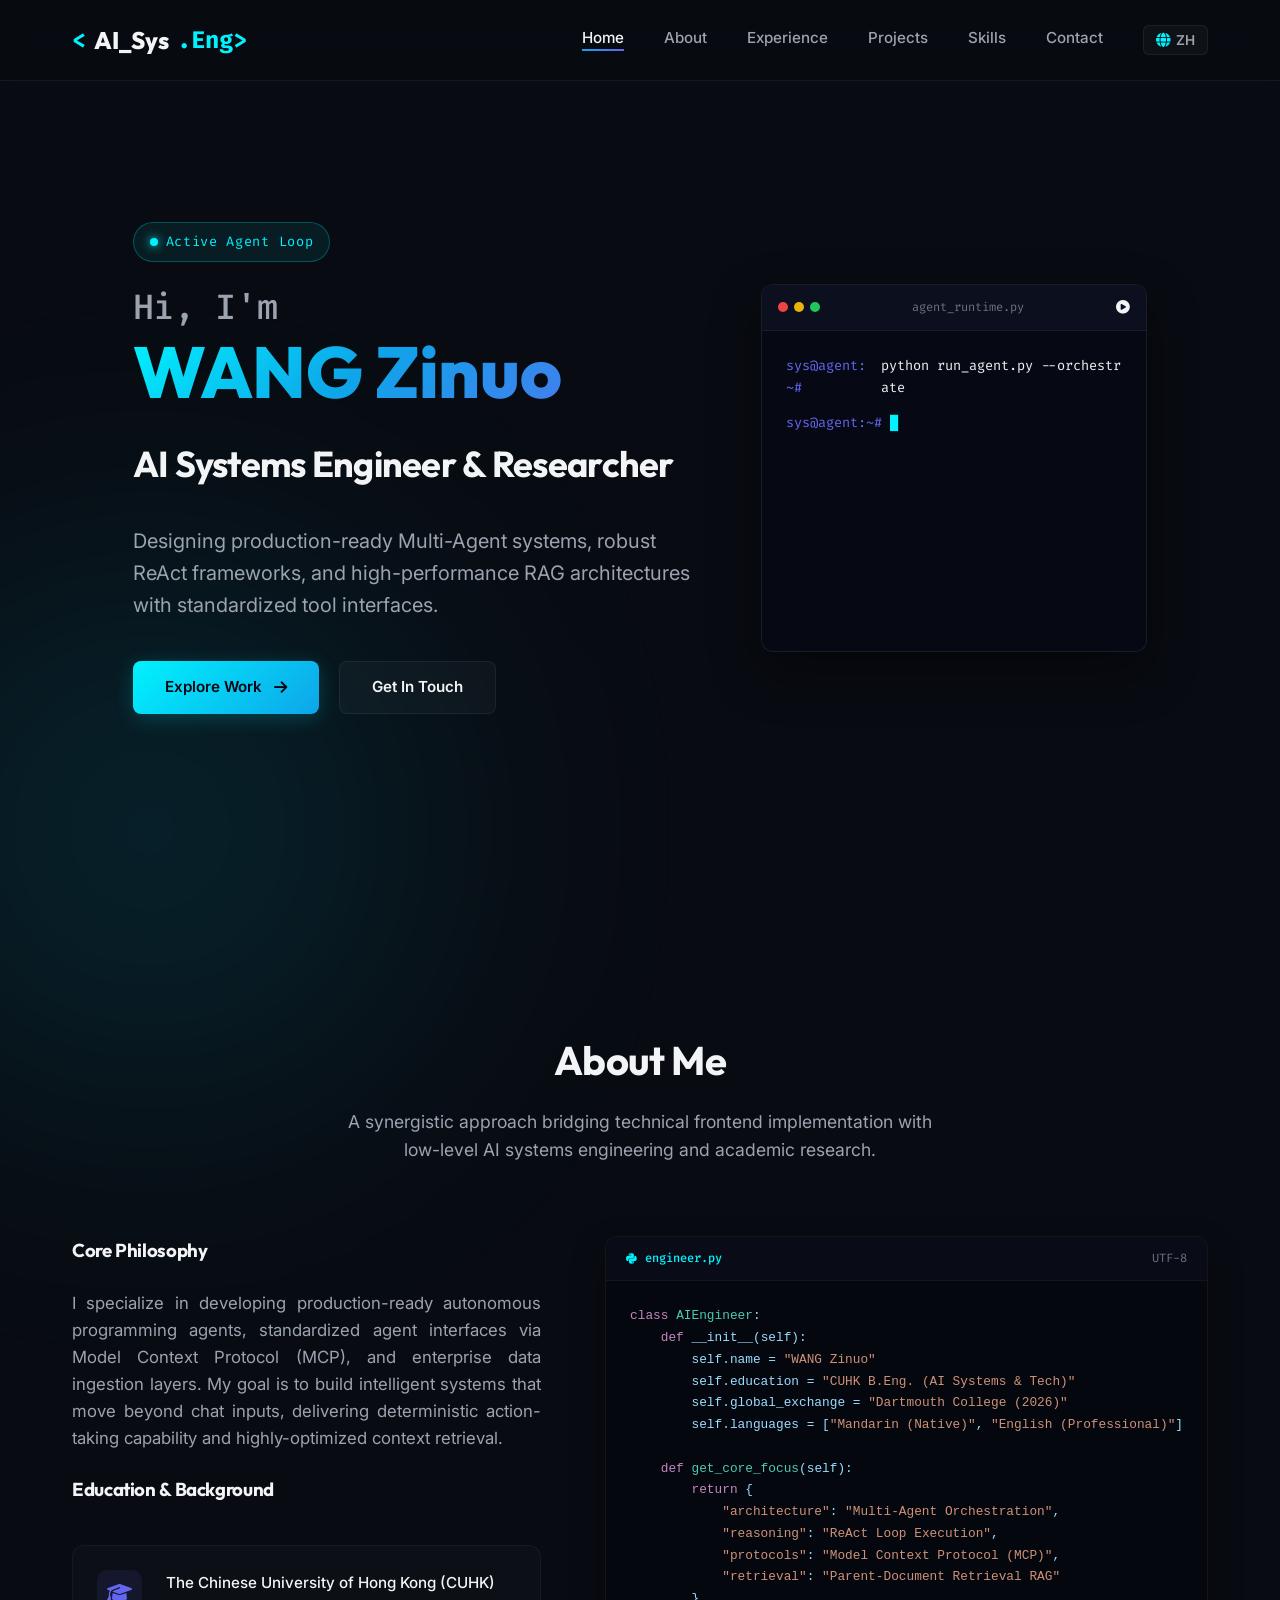
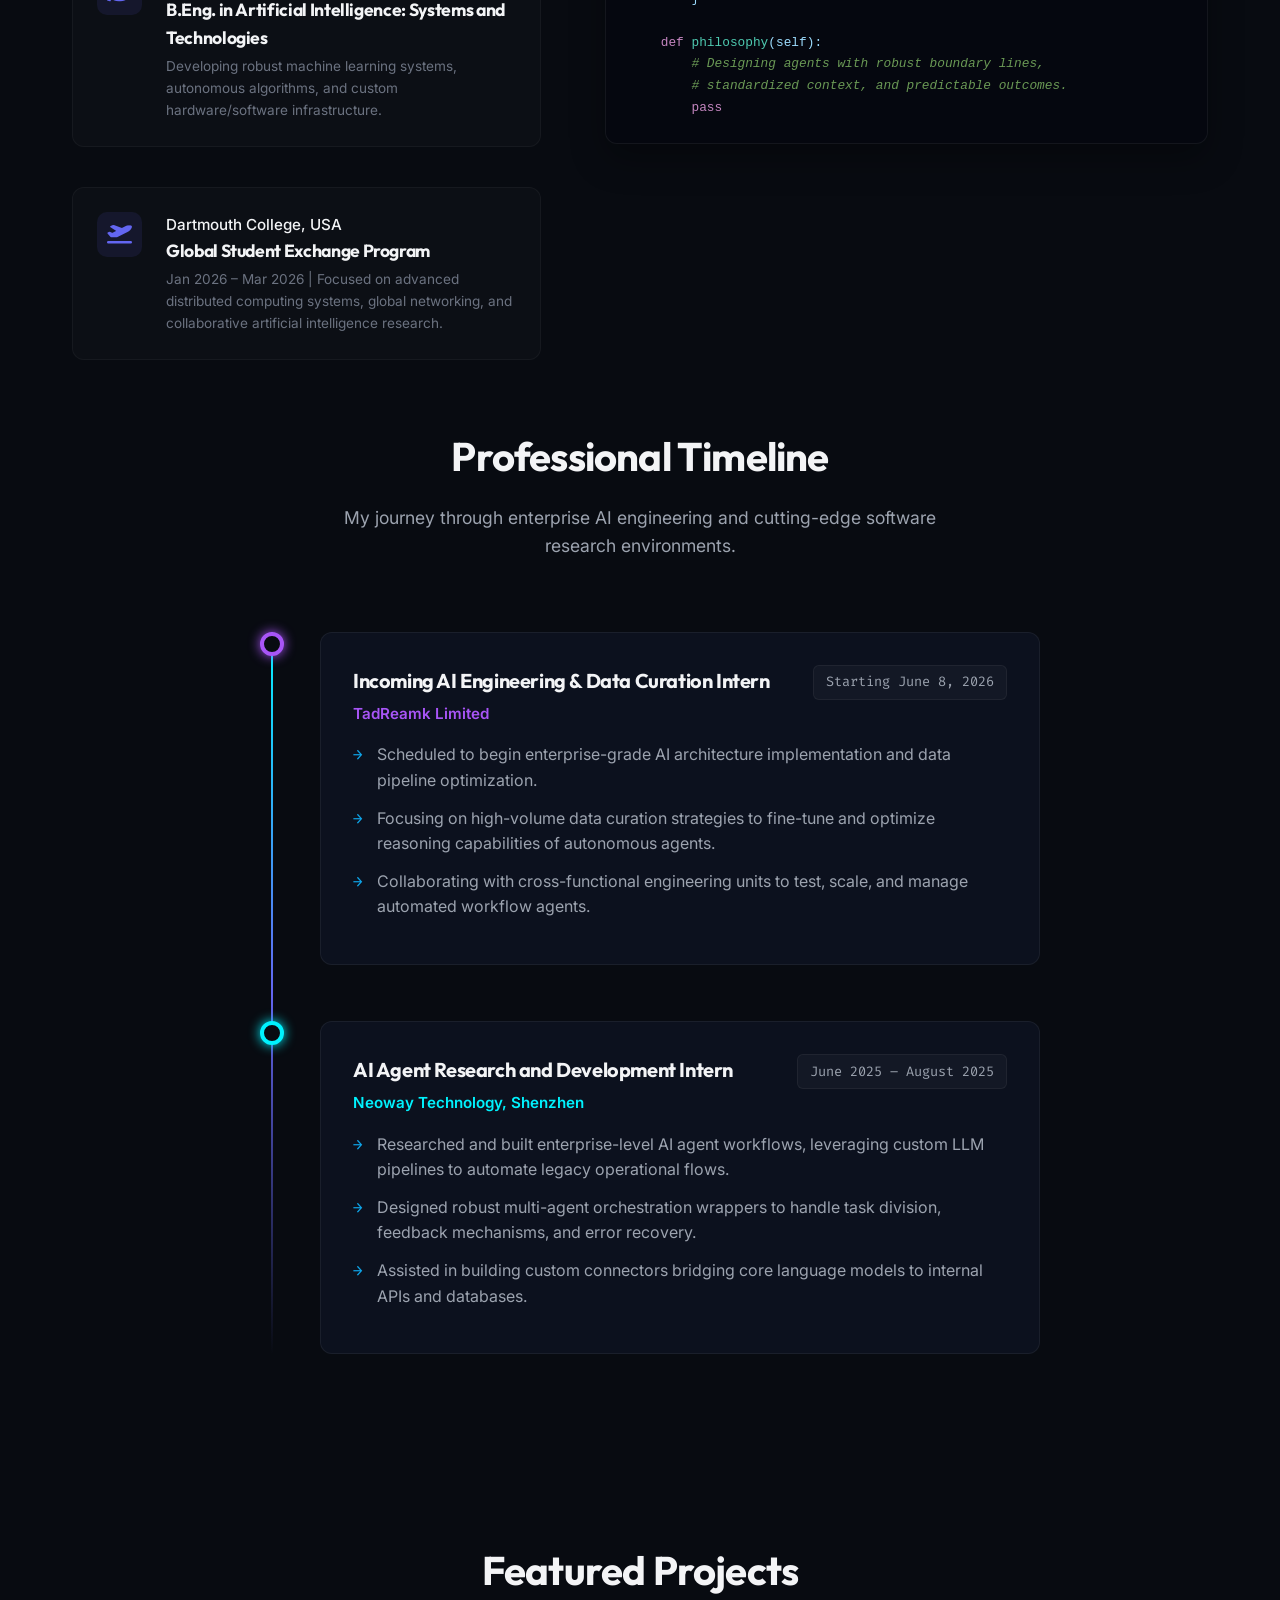
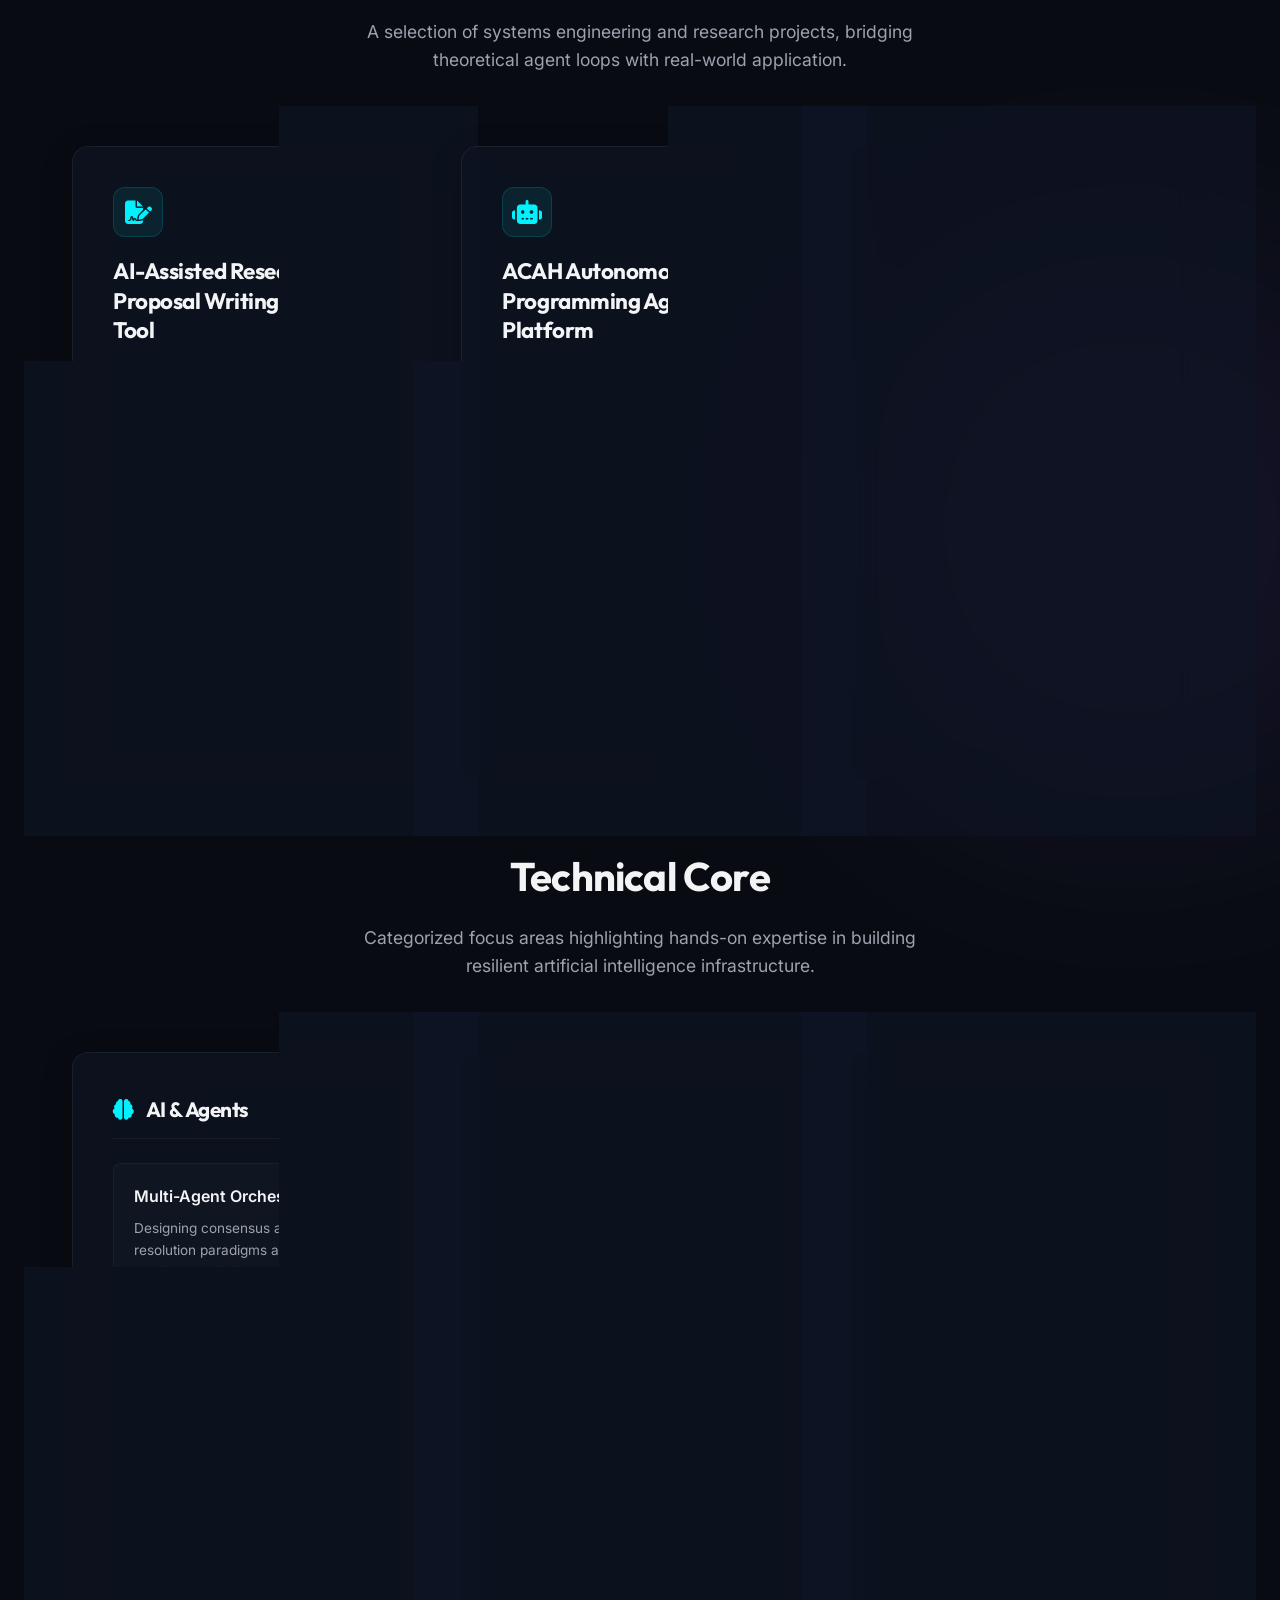
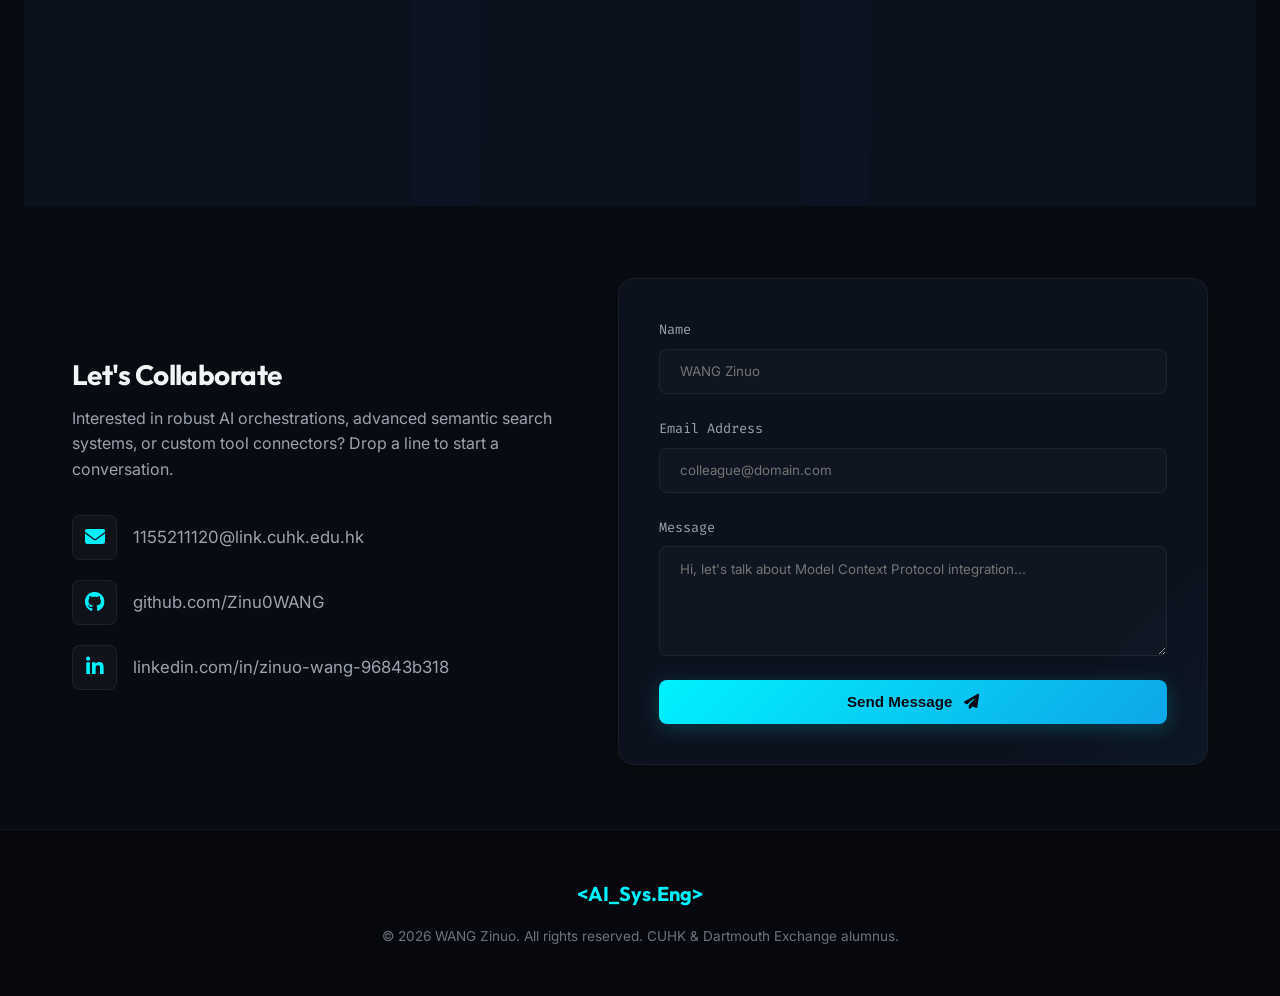
==== commit 0db0311e: "Update display name to WANG Zinuo and default to English" ====
--- a/index.html
+++ b/index.html
@@ -1,25 +1,29 @@
 <!DOCTYPE html>
 <html lang="en">
+
 <head>
   <meta charset="UTF-8">
   <meta name="viewport" content="width=device-width, initial-scale=1.0">
-  <title>WANG ZINUO (王子诺) | AI Systems Engineer & Researcher</title>
-  <meta name="description" content="Official portfolio of WANG ZINUO (王子诺), an AI Systems Engineer & Researcher focusing on Multi-Agent Orchestration, Parent-Document Retrieval RAG strategies, and Model Context Protocol (MCP).">
-  <meta name="keywords" content="WANG ZINUO, 王子诺, AI Systems Engineer, AI Researcher, CUHK AI, Dartmouth, Multi-Agent, RAG, MCP">
-  <meta name="author" content="WANG ZINUO">
-  
+  <title>WANG Zinuo</title>
+  <meta name="description"
+    content="Official portfolio of WANG Zinuo, an AI Systems Engineer & Researcher focusing on Multi-Agent Orchestration, Parent-Document Retrieval RAG strategies, and Model Context Protocol (MCP).">
+  <meta name="keywords"
+    content="WANG Zinuo, 王子诺, AI Systems Engineer, AI Researcher, CUHK AI, Dartmouth, Multi-Agent, RAG, MCP">
+  <meta name="author" content="WANG Zinuo">
+
   <!-- Open Graph Metadata (for social sharing previews) -->
-  <meta property="og:title" content="WANG ZINUO | AI Systems Engineer & Researcher">
-  <meta property="og:description" content="Official portfolio of WANG ZINUO, showcasing research in Multi-Agent orchestrations and advanced RAG architectures.">
+  <meta property="og:title" content="WANG Zinuo">
+  <meta property="og:description"
+    content="Official portfolio of WANG Zinuo, showcasing research in Multi-Agent orchestrations and advanced RAG architectures.">
   <meta property="og:type" content="website">
   <meta property="og:url" content="https://zinuowang.github.io">
-  
+
   <!-- JSON-LD Structured Data for Google (Person Schema) -->
   <script type="application/ld+json">
   {
     "@context": "https://schema.org",
     "@type": "Person",
-    "name": "WANG ZINUO",
+    "name": "WANG Zinuo",
     "alternateName": "王子诺",
     "jobTitle": "AI Systems Engineer & Researcher",
     "alumniOf": [
@@ -47,6 +51,7 @@
   <!-- FontAwesome Icons -->
   <link rel="stylesheet" href="https://cdnjs.cloudflare.com/ajax/libs/font-awesome/6.4.0/css/all.min.css">
 </head>
+
 <body>
 
   <!-- Header & Navigation -->
@@ -55,7 +60,7 @@
       <a href="#hero" class="logo">
         <span>&lt;</span>AI_Sys<span>.Eng&gt;</span>
       </a>
-      
+
       <button class="mobile-toggle" id="mobile-toggle" aria-label="Toggle Navigation Menu">
         <i class="fa-solid fa-bars"></i>
       </button>
@@ -84,10 +89,12 @@
     <div class="container hero-grid">
       <div class="hero-content">
         <div class="badge-intro" data-i18n="hero.badge">Active Agent Loop</div>
-        <h1><span data-i18n="hero.title">Hi, I'm </span><span class="gradient-text hero-name" data-i18n="hero.name">WANG ZINUO</span></h1>
+        <h1><span data-i18n="hero.title">Hi, I'm </span><span class="gradient-text hero-name" data-i18n="hero.name">WANG
+            Zinuo</span></h1>
         <h2 data-i18n="hero.subtitle">AI Systems Engineer &amp; Researcher</h2>
         <p class="subtitle" data-i18n="hero.desc">
-          Designing production-ready Multi-Agent systems, robust ReAct frameworks, and high-performance RAG architectures with standardized tool interfaces.
+          Designing production-ready Multi-Agent systems, robust ReAct frameworks, and high-performance RAG
+          architectures with standardized tool interfaces.
         </p>
         <div class="hero-actions">
           <a href="#projects" class="btn btn-primary">
@@ -98,7 +105,7 @@
           </a>
         </div>
       </div>
-      
+
       <div class="hero-terminal">
         <div class="terminal-widget">
           <div class="terminal-header">
@@ -117,13 +124,16 @@
               <span class="cmd" data-i18n="hero.terminal_cmd">python run_agent.py --orchestrate</span>
             </div>
             <div class="terminal-line">
-              <span class="output" data-i18n="hero.terminal_line1">[System] Loading multi-agent orchestration engine...</span>
+              <span class="output" data-i18n="hero.terminal_line1">[System] Loading multi-agent orchestration
+                engine...</span>
             </div>
             <div class="terminal-line">
-              <span class="output" data-i18n="hero.terminal_line2">[MCP] Establishing secure tool context protocol channels...</span>
+              <span class="output" data-i18n="hero.terminal_line2">[MCP] Establishing secure tool context protocol
+                channels...</span>
             </div>
             <div class="terminal-line">
-              <span class="success" data-i18n="hero.terminal_line3">[Success] Agent loop initialized. Listening...</span>
+              <span class="success" data-i18n="hero.terminal_line3">[Success] Agent loop initialized.
+                Listening...</span>
             </div>
             <div class="terminal-line">
               <span class="prefix">sys@agent:~#</span>
@@ -140,16 +150,20 @@
     <div class="container">
       <div class="section-header">
         <h2 data-i18n="about.title">About Me</h2>
-        <p data-i18n="about.subtitle">A synergistic approach bridging technical frontend implementation with low-level AI systems engineering and academic research.</p>
-      </div>
-      
+        <p data-i18n="about.subtitle">A synergistic approach bridging technical frontend implementation with low-level
+          AI systems engineering and academic research.</p>
+      </div>
+
       <div class="about-grid">
         <div class="about-info">
           <h3 data-i18n="about.philosophy_title">Core Philosophy</h3>
           <p class="about-text" data-i18n="about.philosophy_text">
-            I specialize in developing production-ready autonomous programming agents, standardized agent interfaces via Model Context Protocol (MCP), and enterprise data ingestion layers. My goal is to build intelligent systems that move beyond chat inputs, delivering deterministic action-taking capability and highly-optimized context retrieval.
+            I specialize in developing production-ready autonomous programming agents, standardized agent interfaces via
+            Model Context Protocol (MCP), and enterprise data ingestion layers. My goal is to build intelligent systems
+            that move beyond chat inputs, delivering deterministic action-taking capability and highly-optimized context
+            retrieval.
           </p>
-          
+
           <h3 data-i18n="about.edu_title">Education &amp; Background</h3>
           <div class="edu-card">
             <div class="edu-icon">
@@ -158,7 +172,8 @@
             <div class="edu-details">
               <span class="school" data-i18n="about.school1">The Chinese University of Hong Kong (CUHK)</span>
               <h4 data-i18n="about.degree1">B.Eng. in Artificial Intelligence: Systems and Technologies</h4>
-              <p class="meta" data-i18n="about.desc1">Developing robust machine learning systems, autonomous algorithms, and custom hardware/software infrastructure.</p>
+              <p class="meta" data-i18n="about.desc1">Developing robust machine learning systems, autonomous algorithms,
+                and custom hardware/software infrastructure.</p>
             </div>
           </div>
 
@@ -169,7 +184,8 @@
             <div class="edu-details">
               <span class="school" data-i18n="about.school2">Dartmouth College, USA</span>
               <h4 data-i18n="about.degree2">Global Student Exchange Program</h4>
-              <p class="meta" data-i18n="about.desc2">Jan 2026 – Mar 2026 | Focused on advanced distributed computing systems, global networking, and collaborative artificial intelligence research.</p>
+              <p class="meta" data-i18n="about.desc2">Jan 2026 – Mar 2026 | Focused on advanced distributed computing
+                systems, global networking, and collaborative artificial intelligence research.</p>
             </div>
           </div>
         </div>
@@ -185,7 +201,7 @@
             <div class="ide-body">
               <pre class="ide-code"><code><span class="keyword">class</span> <span class="class">AIEngineer</span>:
     <span class="keyword">def</span> <span class="self">__init__</span>(<span class="self">self</span>):
-        <span class="self">self</span>.name = <span class="string" data-i18n="about.ide_name">"Zinuo Wang"</span>
+        <span class="self">self</span>.name = <span class="string" data-i18n="about.ide_name">"WANG Zinuo"</span>
         <span class="self">self</span>.education = <span class="string" data-i18n="about.ide_edu">"CUHK B.Eng. (AI Systems & Tech)"</span>
         <span class="self">self</span>.global_exchange = <span class="string" data-i18n="about.ide_exchange">"Dartmouth College (2026)"</span>
         <span class="self">self</span>.languages = [<span class="string" data-i18n="about.ide_lang1">"Mandarin (Native)"</span>, <span class="string" data-i18n="about.ide_lang2">"English (Professional)"</span>]
@@ -213,9 +229,10 @@
   <section id="experience" class="container">
     <div class="section-header">
       <h2 data-i18n="exp.title">Professional Timeline</h2>
-      <p data-i18n="exp.subtitle">My journey through enterprise AI engineering and cutting-edge software research environments.</p>
-    </div>
-    
+      <p data-i18n="exp.subtitle">My journey through enterprise AI engineering and cutting-edge software research
+        environments.</p>
+    </div>
+
     <div class="timeline">
       <!-- TadReamk Limited -->
       <div class="timeline-item incoming">
@@ -229,9 +246,12 @@
             <span class="timeline-date" data-i18n="exp.job1_date">Starting June 8, 2026</span>
           </div>
           <ul class="timeline-body-list">
-            <li data-i18n="exp.job1_bullet1">Scheduled to begin enterprise-grade AI architecture implementation and data pipeline optimization.</li>
-            <li data-i18n="exp.job1_bullet2">Focusing on high-volume data curation strategies to fine-tune and optimize reasoning capabilities of autonomous agents.</li>
-            <li data-i18n="exp.job1_bullet3">Collaborating with cross-functional engineering units to test, scale, and manage automated workflow agents.</li>
+            <li data-i18n="exp.job1_bullet1">Scheduled to begin enterprise-grade AI architecture implementation and data
+              pipeline optimization.</li>
+            <li data-i18n="exp.job1_bullet2">Focusing on high-volume data curation strategies to fine-tune and optimize
+              reasoning capabilities of autonomous agents.</li>
+            <li data-i18n="exp.job1_bullet3">Collaborating with cross-functional engineering units to test, scale, and
+              manage automated workflow agents.</li>
           </ul>
         </div>
       </div>
@@ -248,9 +268,12 @@
             <span class="timeline-date" data-i18n="exp.job2_date">June 2025 – August 2025</span>
           </div>
           <ul class="timeline-body-list">
-            <li data-i18n="exp.job2_bullet1">Researched and built enterprise-level AI agent workflows, leveraging custom LLM pipelines to automate legacy operational flows.</li>
-            <li data-i18n="exp.job2_bullet2">Designed robust multi-agent orchestration wrappers to handle task division, feedback mechanisms, and error recovery.</li>
-            <li data-i18n="exp.job2_bullet3">Assisted in building custom connectors bridging core language models to internal APIs and databases.</li>
+            <li data-i18n="exp.job2_bullet1">Researched and built enterprise-level AI agent workflows, leveraging custom
+              LLM pipelines to automate legacy operational flows.</li>
+            <li data-i18n="exp.job2_bullet2">Designed robust multi-agent orchestration wrappers to handle task division,
+              feedback mechanisms, and error recovery.</li>
+            <li data-i18n="exp.job2_bullet3">Assisted in building custom connectors bridging core language models to
+              internal APIs and databases.</li>
           </ul>
         </div>
       </div>
@@ -262,9 +285,10 @@
     <div class="container">
       <div class="section-header">
         <h2 data-i18n="proj.title">Featured Projects</h2>
-        <p data-i18n="proj.subtitle">A selection of systems engineering and research projects, bridging theoretical agent loops with real-world application.</p>
-      </div>
-      
+        <p data-i18n="proj.subtitle">A selection of systems engineering and research projects, bridging theoretical
+          agent loops with real-world application.</p>
+      </div>
+
       <div class="projects-grid">
         <!-- Project 1: FYP -->
         <div class="glass-card project-card">
@@ -273,16 +297,20 @@
               <i class="fa-solid fa-file-signature"></i>
             </div>
             <div class="project-links">
-              <a href="https://github.com/Zinu0WANG" target="_blank" rel="noopener noreferrer" aria-label="Project Repository"><i class="fa-brands fa-github"></i></a>
+              <a href="https://github.com/Zinu0WANG" target="_blank" rel="noopener noreferrer"
+                aria-label="Project Repository"><i class="fa-brands fa-github"></i></a>
               <a href="#" aria-label="Project Demo"><i class="fa-solid fa-arrow-up-right-from-square"></i></a>
             </div>
           </div>
           <h3 class="project-title" data-i18n="proj.p1_title">AI-Assisted Research Proposal Writing Support Tool</h3>
           <p class="project-desc" data-i18n="proj.p1_desc">
-            An advanced tool leveraging LLMs to assist academic researchers in structuring, drafting, and refining high-quality research proposals. Designed custom UI elements to visualize proposal structure and dynamic prompt templates for targeted iteration.
+            An advanced tool leveraging LLMs to assist academic researchers in structuring, drafting, and refining
+            high-quality research proposals. Designed custom UI elements to visualize proposal structure and dynamic
+            prompt templates for targeted iteration.
           </p>
           <div class="project-meta">
-            <i class="fa-solid fa-user-tie"></i> <span data-i18n="proj.p1_meta">Supervised by: Professor Irwin King (CUHK)</span>
+            <i class="fa-solid fa-user-tie"></i> <span data-i18n="proj.p1_meta">Supervised by: Professor Irwin King
+              (CUHK)</span>
           </div>
           <div class="project-meta">
             <i class="fa-solid fa-calendar-days"></i> <span data-i18n="proj.p1_date">April 2026 – Present</span>
@@ -302,16 +330,20 @@
               <i class="fa-solid fa-robot"></i>
             </div>
             <div class="project-links">
-              <a href="https://github.com/Zinu0WANG" target="_blank" rel="noopener noreferrer" aria-label="Project Repository"><i class="fa-brands fa-github"></i></a>
+              <a href="https://github.com/Zinu0WANG" target="_blank" rel="noopener noreferrer"
+                aria-label="Project Repository"><i class="fa-brands fa-github"></i></a>
               <a href="#" aria-label="Project Demo"><i class="fa-solid fa-arrow-up-right-from-square"></i></a>
             </div>
           </div>
           <h3 class="project-title" data-i18n="proj.p2_title">ACAH Autonomous Programming Agent Platform</h3>
           <p class="project-desc" data-i18n="proj.p2_desc">
-            Developed a comprehensive autonomous agent framework capable of executing complex multi-step programming tasks. Relies on stateful execution blocks, automated syntax checking, and dynamic planning loops to solve coding tasks without human intervention.
+            Developed a comprehensive autonomous agent framework capable of executing complex multi-step programming
+            tasks. Relies on stateful execution blocks, automated syntax checking, and dynamic planning loops to solve
+            coding tasks without human intervention.
           </p>
           <div class="project-meta">
-            <i class="fa-solid fa-circle-nodes"></i> <span data-i18n="proj.p2_meta">Architecture: Autonomous ReAct Loops</span>
+            <i class="fa-solid fa-circle-nodes"></i> <span data-i18n="proj.p2_meta">Architecture: Autonomous ReAct
+              Loops</span>
           </div>
           <div class="project-meta">
             <i class="fa-solid fa-calendar-days"></i> <span data-i18n="proj.p2_date">January 2026 – March 2026</span>
@@ -331,19 +363,23 @@
               <i class="fa-solid fa-database"></i>
             </div>
             <div class="project-links">
-              <a href="https://github.com/Zinu0WANG" target="_blank" rel="noopener noreferrer" aria-label="Project Repository"><i class="fa-brands fa-github"></i></a>
+              <a href="https://github.com/Zinu0WANG" target="_blank" rel="noopener noreferrer"
+                aria-label="Project Repository"><i class="fa-brands fa-github"></i></a>
               <a href="#" aria-label="Project Demo"><i class="fa-solid fa-arrow-up-right-from-square"></i></a>
             </div>
           </div>
           <h3 class="project-title" data-i18n="proj.p3_title">Enterprise RAG Knowledge Management Platform</h3>
           <p class="project-desc" data-i18n="proj.p3_desc">
-            Implemented a high-precision, low-hallucination document retrieval engine. Leveraged Parent-Document Retrieval strategies to split large files into small chunks for vector search, while returning the broader parent context to the LLM for generation.
+            Implemented a high-precision, low-hallucination document retrieval engine. Leveraged Parent-Document
+            Retrieval strategies to split large files into small chunks for vector search, while returning the broader
+            parent context to the LLM for generation.
           </p>
           <div class="project-meta">
             <i class="fa-solid fa-gears"></i> <span data-i18n="proj.p3_meta">Core Tech: Parent-Document Retrieval</span>
           </div>
           <div class="project-meta">
-            <i class="fa-solid fa-calendar-days"></i> <span data-i18n="proj.p3_date">September 2025 – December 2025</span>
+            <i class="fa-solid fa-calendar-days"></i> <span data-i18n="proj.p3_date">September 2025 – December
+              2025</span>
           </div>
           <div class="project-tags">
             <span data-i18n="proj.p3_tag1">Advanced RAG</span>
@@ -360,7 +396,8 @@
   <section id="skills" class="container">
     <div class="section-header">
       <h2 data-i18n="skills.title">Technical Core</h2>
-      <p data-i18n="skills.subtitle">Categorized focus areas highlighting hands-on expertise in building resilient artificial intelligence infrastructure.</p>
+      <p data-i18n="skills.subtitle">Categorized focus areas highlighting hands-on expertise in building resilient
+        artificial intelligence infrastructure.</p>
     </div>
 
     <div class="skills-grid">
@@ -370,15 +407,18 @@
         <div class="skill-list">
           <div class="skill-item">
             <div class="skill-name" data-i18n="skills.s1_name">Multi-Agent Orchestration</div>
-            <p class="skill-desc" data-i18n="skills.s1_desc">Designing consensus and conflict-resolution paradigms among multiple specialized agent roles.</p>
+            <p class="skill-desc" data-i18n="skills.s1_desc">Designing consensus and conflict-resolution paradigms among
+              multiple specialized agent roles.</p>
           </div>
           <div class="skill-item">
             <div class="skill-name" data-i18n="skills.s2_name">ReAct Frameworks</div>
-            <p class="skill-desc" data-i18n="skills.s2_desc">Implementing Reasoning-Action cycles to prompt LLMs for structured thinking before executing tool calls.</p>
+            <p class="skill-desc" data-i18n="skills.s2_desc">Implementing Reasoning-Action cycles to prompt LLMs for
+              structured thinking before executing tool calls.</p>
           </div>
           <div class="skill-item">
             <div class="skill-name" data-i18n="skills.s3_name">Autonomous Programming Agents</div>
-            <p class="skill-desc" data-i18n="skills.s3_desc">Building automated code writing, execution, testing, and debugging software loops.</p>
+            <p class="skill-desc" data-i18n="skills.s3_desc">Building automated code writing, execution, testing, and
+              debugging software loops.</p>
           </div>
         </div>
       </div>
@@ -389,15 +429,18 @@
         <div class="skill-list">
           <div class="skill-item">
             <div class="skill-name" data-i18n="skills.s4_name">Retrieval-Augmented Generation</div>
-            <p class="skill-desc" data-i18n="skills.s4_desc">Optimizing document embedding pipelines, dynamic chunking, and semantic vector similarity search.</p>
+            <p class="skill-desc" data-i18n="skills.s4_desc">Optimizing document embedding pipelines, dynamic chunking,
+              and semantic vector similarity search.</p>
           </div>
           <div class="skill-item">
             <div class="skill-name" data-i18n="skills.s5_name">Parent-Document Retrieval</div>
-            <p class="skill-desc" data-i18n="skills.s5_desc">Extracting granular sub-chunks for accurate lookup while returning full parent contexts to LLMs.</p>
+            <p class="skill-desc" data-i18n="skills.s5_desc">Extracting granular sub-chunks for accurate lookup while
+              returning full parent contexts to LLMs.</p>
           </div>
           <div class="skill-item">
             <div class="skill-name" data-i18n="skills.s6_name">Data Curation</div>
-            <p class="skill-desc" data-i18n="skills.s6_desc">Filtering, structuring, and labeling high-quality datasets to optimize LLM performance.</p>
+            <p class="skill-desc" data-i18n="skills.s6_desc">Filtering, structuring, and labeling high-quality datasets
+              to optimize LLM performance.</p>
           </div>
         </div>
       </div>
@@ -408,15 +451,18 @@
         <div class="skill-list">
           <div class="skill-item">
             <div class="skill-name" data-i18n="skills.s7_name">Model Context Protocol (MCP)</div>
-            <p class="skill-desc" data-i18n="skills.s7_desc">Standardizing secure, bidirectional interfaces for connecting LLMs to local/remote files, tools, and databases.</p>
+            <p class="skill-desc" data-i18n="skills.s7_desc">Standardizing secure, bidirectional interfaces for
+              connecting LLMs to local/remote files, tools, and databases.</p>
           </div>
           <div class="skill-item">
             <div class="skill-name" data-i18n="skills.s8_name">Python Agent Development</div>
-            <p class="skill-desc" data-i18n="skills.s8_desc">Developing agent backends using standard asynchronous frameworks, decorator libraries, and SDKs.</p>
+            <p class="skill-desc" data-i18n="skills.s8_desc">Developing agent backends using standard asynchronous
+              frameworks, decorator libraries, and SDKs.</p>
           </div>
           <div class="skill-item">
             <div class="skill-name" data-i18n="skills.s9_name">Languages</div>
-            <p class="skill-desc" data-i18n="skills.s9_desc">Native Mandarin (collaboration & technical documentation), Professional English (academic research & writing).</p>
+            <p class="skill-desc" data-i18n="skills.s9_desc">Native Mandarin (collaboration & technical documentation),
+              Professional English (academic research & writing).</p>
           </div>
         </div>
       </div>
@@ -429,9 +475,10 @@
       <div class="contact-info">
         <div>
           <h3 data-i18n="contact.title">Let's Collaborate</h3>
-          <p data-i18n="contact.subtitle">Interested in robust AI orchestrations, advanced semantic search systems, or custom tool connectors? Drop a line to start a conversation.</p>
-        </div>
-        
+          <p data-i18n="contact.subtitle">Interested in robust AI orchestrations, advanced semantic search systems, or
+            custom tool connectors? Drop a line to start a conversation.</p>
+        </div>
+
         <div class="contact-details">
           <a href="mailto:1155211120@link.cuhk.edu.hk" class="contact-link">
             <i class="fa-solid fa-envelope"></i>
@@ -441,7 +488,8 @@
             <i class="fa-brands fa-github"></i>
             <span>github.com/Zinu0WANG</span>
           </a>
-          <a href="https://www.linkedin.com/in/zinuo-wang-96843b318" target="_blank" rel="noopener noreferrer" class="contact-link">
+          <a href="https://www.linkedin.com/in/zinuo-wang-96843b318" target="_blank" rel="noopener noreferrer"
+            class="contact-link">
             <i class="fa-brands fa-linkedin-in"></i>
             <span>linkedin.com/in/zinuo-wang-96843b318</span>
           </a>
@@ -452,15 +500,19 @@
         <form class="contact-form" id="contact-form">
           <div class="form-group">
             <label for="name" data-i18n="contact.label_name">Name</label>
-            <input type="text" id="name" required placeholder="WANG ZINUO" data-i18n-placeholder="contact.placeholder_name">
+            <input type="text" id="name" required placeholder="WANG Zinuo"
+              data-i18n-placeholder="contact.placeholder_name">
           </div>
           <div class="form-group">
             <label for="email" data-i18n="contact.label_email">Email Address</label>
-            <input type="email" id="email" required placeholder="colleague@domain.com" data-i18n-placeholder="contact.placeholder_email">
+            <input type="email" id="email" required placeholder="colleague@domain.com"
+              data-i18n-placeholder="contact.placeholder_email">
           </div>
           <div class="form-group">
             <label for="message" data-i18n="contact.label_message">Message</label>
-            <textarea id="message" rows="5" required placeholder="Hi, let's talk about Model Context Protocol integration..." data-i18n-placeholder="contact.placeholder_message"></textarea>
+            <textarea id="message" rows="5" required
+              placeholder="Hi, let's talk about Model Context Protocol integration..."
+              data-i18n-placeholder="contact.placeholder_message"></textarea>
           </div>
           <button type="submit" class="btn btn-primary" style="border: none; width: 100%;">
             <span data-i18n="contact.btn_send">Send Message</span> <i class="fa-solid fa-paper-plane"></i>
@@ -476,7 +528,8 @@
       <div class="footer-logo">
         <span>&lt;</span><span data-i18n="footer.logo">AI_Sys</span><span>.Eng&gt;</span>
       </div>
-      <p class="footer-copy" data-i18n="footer.copy">&copy; 2026 Zinuo Wang. All rights reserved. CUHK & Dartmouth Exchange alumnus.</p>
+      <p class="footer-copy" data-i18n="footer.copy">&copy; 2026 WANG Zinuo. All rights reserved. CUHK & Dartmouth
+        Exchange alumnus.</p>
     </div>
   </footer>
 
@@ -484,4 +537,5 @@
   <script src="translations.js"></script>
   <script src="app.js"></script>
 </body>
-</html>
+
+</html>
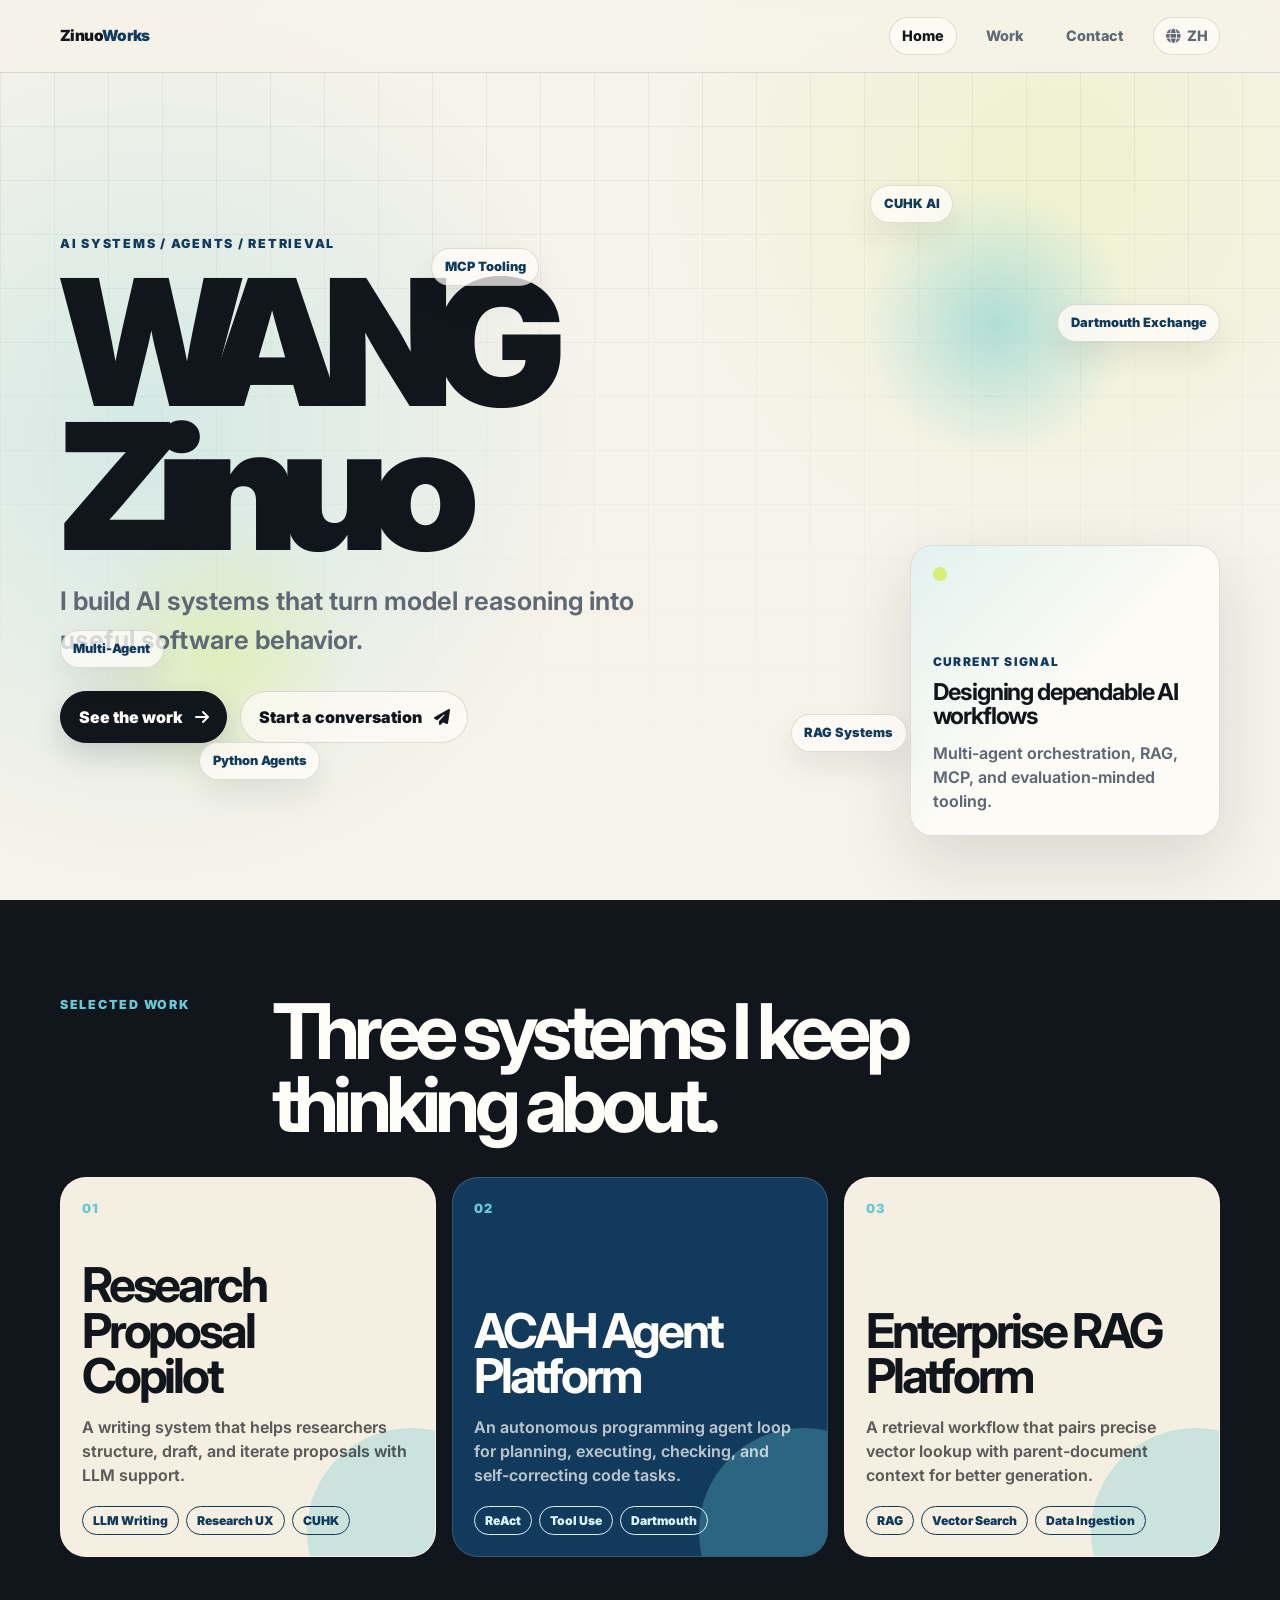
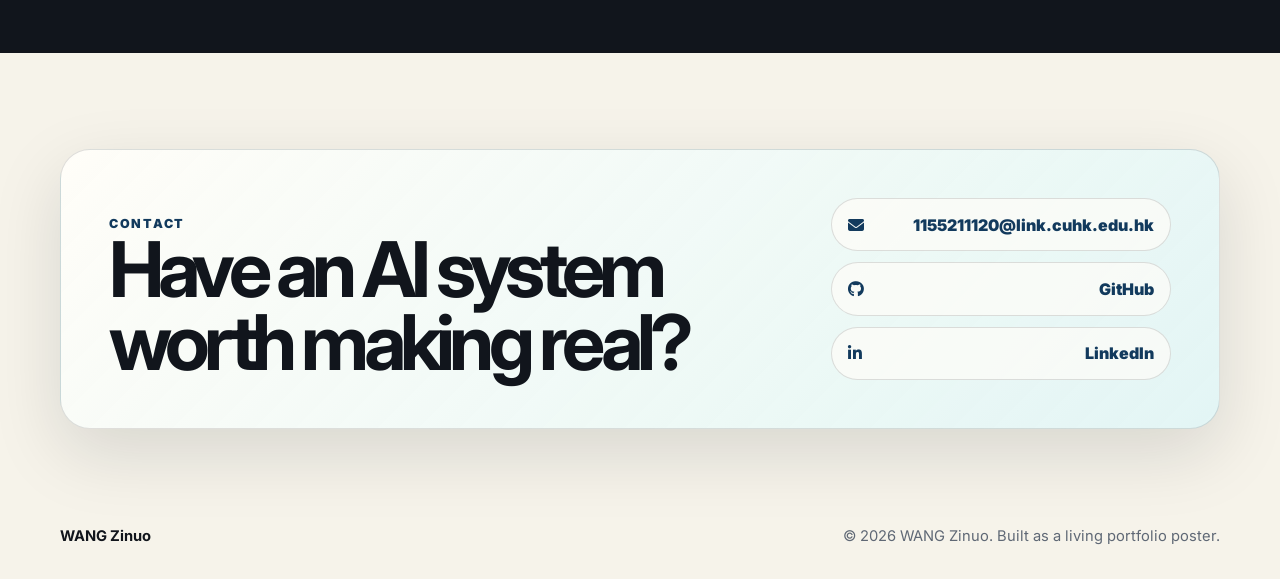
==== commit 972b2509: "feat: redesign portfolio as animated poster" ====
--- a/index.html
+++ b/index.html
@@ -4,21 +4,18 @@
 <head>
   <meta charset="UTF-8">
   <meta name="viewport" content="width=device-width, initial-scale=1.0">
-  <title>WANG Zinuo</title>
+  <title>WANG Zinuo | AI Systems Engineer & Researcher</title>
   <meta name="description"
-    content="Official portfolio of WANG Zinuo, an AI Systems Engineer & Researcher focusing on Multi-Agent Orchestration, Parent-Document Retrieval RAG strategies, and Model Context Protocol (MCP).">
+    content="WANG Zinuo is an AI Systems Engineer and Researcher building multi-agent systems, RAG workflows, and tool interfaces for reliable AI software.">
   <meta name="keywords"
-    content="WANG Zinuo, 王子诺, AI Systems Engineer, AI Researcher, CUHK AI, Dartmouth, Multi-Agent, RAG, MCP">
+    content="WANG Zinuo, 王子诺, AI Systems Engineer, AI Researcher, CUHK, Dartmouth, Multi-Agent Systems, RAG, MCP">
   <meta name="author" content="WANG Zinuo">
-
-  <!-- Open Graph Metadata (for social sharing previews) -->
-  <meta property="og:title" content="WANG Zinuo">
+  <meta property="og:title" content="WANG Zinuo | AI Systems Engineer & Researcher">
   <meta property="og:description"
-    content="Official portfolio of WANG Zinuo, showcasing research in Multi-Agent orchestrations and advanced RAG architectures.">
+    content="A dynamic portfolio poster for AI systems, multi-agent workflows, RAG, and tool interface research.">
   <meta property="og:type" content="website">
-  <meta property="og:url" content="https://zinuowang.github.io">
-
-  <!-- JSON-LD Structured Data for Google (Person Schema) -->
+  <meta property="og:url" content="https://zinu0wang.github.io/">
+
   <script type="application/ld+json">
   {
     "@context": "https://schema.org",
@@ -38,7 +35,7 @@
         "sameAs": "https://home.dartmouth.edu"
       }
     ],
-    "url": "https://zinuowang.github.io",
+    "url": "https://zinu0wang.github.io/",
     "sameAs": [
       "https://github.com/Zinu0WANG",
       "https://www.linkedin.com/in/zinuo-wang-96843b318"
@@ -46,37 +43,33 @@
   }
   </script>
 
-  <!-- CSS Styles -->
+  <link rel="preconnect" href="https://fonts.googleapis.com">
+  <link rel="preconnect" href="https://fonts.gstatic.com" crossorigin>
+  <link
+    href="https://fonts.googleapis.com/css2?family=Inter:wght@400;500;600;700;800;900&family=Noto+Serif+SC:wght@600;700&display=swap"
+    rel="stylesheet">
   <link rel="stylesheet" href="style.css">
-  <!-- FontAwesome Icons -->
   <link rel="stylesheet" href="https://cdnjs.cloudflare.com/ajax/libs/font-awesome/6.4.0/css/all.min.css">
 </head>
 
 <body>
-
-  <!-- Header & Navigation -->
-  <header id="header">
+  <header id="header" class="site-header">
     <div class="container nav-container">
-      <a href="#hero" class="logo">
-        <span>&lt;</span>AI_Sys<span>.Eng&gt;</span>
-      </a>
-
-      <button class="mobile-toggle" id="mobile-toggle" aria-label="Toggle Navigation Menu">
+      <a href="#hero" class="logo" aria-label="WANG Zinuo home">Zinuo<span>Works</span></a>
+
+      <button class="mobile-toggle" id="mobile-toggle" aria-label="Toggle navigation" aria-expanded="false">
         <i class="fa-solid fa-bars"></i>
       </button>
 
-      <nav>
+      <nav class="site-nav" aria-label="Primary navigation">
         <ul class="nav-links" id="nav-links">
           <li><a href="#hero" class="active" data-i18n="nav.home">Home</a></li>
-          <li><a href="#about" data-i18n="nav.about">About</a></li>
-          <li><a href="#experience" data-i18n="nav.experience">Experience</a></li>
-          <li><a href="#projects" data-i18n="nav.projects">Projects</a></li>
-          <li><a href="#skills" data-i18n="nav.skills">Skills</a></li>
+          <li><a href="#projects" data-i18n="nav.projects">Work</a></li>
           <li><a href="#contact" data-i18n="nav.contact">Contact</a></li>
-          <li class="lang-switch-item">
-            <button id="lang-toggle" class="lang-btn" aria-label="Switch Language">
+          <li>
+            <button id="lang-toggle" class="lang-btn" type="button" aria-label="Switch language">
               <i class="fa-solid fa-globe"></i>
-              <span class="lang-text" id="lang-text">ZH</span>
+              <span id="lang-text">ZH</span>
             </button>
           </li>
         </ul>
@@ -84,458 +77,127 @@
     </div>
   </header>
 
-  <!-- Hero Section -->
-  <section id="hero" class="hero">
-    <div class="container hero-grid">
-      <div class="hero-content">
-        <div class="badge-intro" data-i18n="hero.badge">Active Agent Loop</div>
-        <h1><span data-i18n="hero.title">Hi, I'm </span><span class="gradient-text hero-name" data-i18n="hero.name">WANG
-            Zinuo</span></h1>
-        <h2 data-i18n="hero.subtitle">AI Systems Engineer &amp; Researcher</h2>
-        <p class="subtitle" data-i18n="hero.desc">
-          Designing production-ready Multi-Agent systems, robust ReAct frameworks, and high-performance RAG
-          architectures with standardized tool interfaces.
-        </p>
-        <div class="hero-actions">
-          <a href="#projects" class="btn btn-primary">
-            <span data-i18n="hero.explore">Explore Work</span> <i class="fa-solid fa-arrow-right"></i>
-          </a>
-          <a href="#contact" class="btn btn-secondary" data-i18n="hero.contact">
-            Get In Touch
-          </a>
+  <main>
+    <section id="hero" class="hero poster-section">
+      <div class="poster-grid" aria-hidden="true"></div>
+      <div class="orb orb-one" aria-hidden="true"></div>
+      <div class="orb orb-two" aria-hidden="true"></div>
+
+      <div class="container hero-layout">
+        <div class="hero-copy">
+          <p class="eyebrow reveal" data-i18n="hero.eyebrow">AI Systems / Agents / Retrieval</p>
+          <h1 class="poster-title reveal" data-i18n="hero.title">WANG Zinuo</h1>
+          <p class="hero-lede reveal" data-i18n="hero.lede">
+            I build AI systems that turn model reasoning into useful software behavior.
+          </p>
+
+          <div class="hero-actions reveal" aria-label="Primary actions">
+            <a class="btn btn-primary" href="#projects">
+              <span data-i18n="hero.primary">See the work</span>
+              <i class="fa-solid fa-arrow-right"></i>
+            </a>
+            <a class="btn btn-secondary" href="mailto:1155211120@link.cuhk.edu.hk">
+              <span data-i18n="hero.secondary">Start a conversation</span>
+              <i class="fa-solid fa-paper-plane"></i>
+            </a>
+          </div>
+        </div>
+
+        <aside class="signal-board reveal" aria-label="Profile signals">
+          <div class="signal-pulse" aria-hidden="true"></div>
+          <p data-i18n="hero.board_label">Current signal</p>
+          <strong data-i18n="hero.board_title">Designing dependable AI workflows</strong>
+          <span data-i18n="hero.board_text">Multi-agent orchestration, RAG, MCP, and evaluation-minded tooling.</span>
+        </aside>
+
+        <div class="tag-cloud" aria-label="Profile highlights">
+          <span class="float-tag tag-one" data-i18n="tag.cuhk">CUHK AI</span>
+          <span class="float-tag tag-two" data-i18n="tag.dartmouth">Dartmouth Exchange</span>
+          <span class="float-tag tag-three" data-i18n="tag.agent">Multi-Agent</span>
+          <span class="float-tag tag-four" data-i18n="tag.rag">RAG Systems</span>
+          <span class="float-tag tag-five" data-i18n="tag.mcp">MCP Tooling</span>
+          <span class="float-tag tag-six" data-i18n="tag.python">Python Agents</span>
         </div>
       </div>
-
-      <div class="hero-terminal">
-        <div class="terminal-widget">
-          <div class="terminal-header">
-            <div class="terminal-dots">
-              <span class="dot-red"></span>
-              <span class="dot-yellow"></span>
-              <span class="dot-green"></span>
+    </section>
+
+    <section id="projects" class="section projects-section">
+      <div class="container">
+        <div class="section-header reveal">
+          <p class="eyebrow" data-i18n="projects.eyebrow">Selected work</p>
+          <h2 data-i18n="projects.title">Three systems I keep thinking about.</h2>
+        </div>
+
+        <div class="poster-cards">
+          <article class="project-card reveal">
+            <span class="project-index">01</span>
+            <h3 data-i18n="project.one.title">Research Proposal Copilot</h3>
+            <p data-i18n="project.one.desc">A writing system that helps researchers structure, draft, and iterate proposals with LLM support.</p>
+            <div class="tags">
+              <span data-i18n="project.one.tag1">LLM Writing</span>
+              <span data-i18n="project.one.tag2">Research UX</span>
+              <span data-i18n="project.one.tag3">CUHK</span>
             </div>
-            <div class="terminal-title" data-i18n="hero.terminal_title">agent_runtime.py</div>
-            <div><i class="fa-solid fa-circle-play success"></i></div>
-          </div>
-          <div class="terminal-body" id="terminal-body">
-            <!-- Simulated agent output will be injected here via javascript -->
-            <div class="terminal-line">
-              <span class="prefix">sys@agent:~#</span>
-              <span class="cmd" data-i18n="hero.terminal_cmd">python run_agent.py --orchestrate</span>
+          </article>
+
+          <article class="project-card project-card-dark reveal">
+            <span class="project-index">02</span>
+            <h3 data-i18n="project.two.title">ACAH Agent Platform</h3>
+            <p data-i18n="project.two.desc">An autonomous programming agent loop for planning, executing, checking, and self-correcting code tasks.</p>
+            <div class="tags">
+              <span data-i18n="project.two.tag1">ReAct</span>
+              <span data-i18n="project.two.tag2">Tool Use</span>
+              <span data-i18n="project.two.tag3">Dartmouth</span>
             </div>
-            <div class="terminal-line">
-              <span class="output" data-i18n="hero.terminal_line1">[System] Loading multi-agent orchestration
-                engine...</span>
+          </article>
+
+          <article class="project-card reveal">
+            <span class="project-index">03</span>
+            <h3 data-i18n="project.three.title">Enterprise RAG Platform</h3>
+            <p data-i18n="project.three.desc">A retrieval workflow that pairs precise vector lookup with parent-document context for better generation.</p>
+            <div class="tags">
+              <span data-i18n="project.three.tag1">RAG</span>
+              <span data-i18n="project.three.tag2">Vector Search</span>
+              <span data-i18n="project.three.tag3">Data Ingestion</span>
             </div>
-            <div class="terminal-line">
-              <span class="output" data-i18n="hero.terminal_line2">[MCP] Establishing secure tool context protocol
-                channels...</span>
-            </div>
-            <div class="terminal-line">
-              <span class="success" data-i18n="hero.terminal_line3">[Success] Agent loop initialized.
-                Listening...</span>
-            </div>
-            <div class="terminal-line">
-              <span class="prefix">sys@agent:~#</span>
-              <span class="cursor-blink">█</span>
-            </div>
-          </div>
+          </article>
         </div>
       </div>
-    </div>
-  </section>
-
-  <!-- About Section -->
-  <section id="about">
-    <div class="container">
-      <div class="section-header">
-        <h2 data-i18n="about.title">About Me</h2>
-        <p data-i18n="about.subtitle">A synergistic approach bridging technical frontend implementation with low-level
-          AI systems engineering and academic research.</p>
-      </div>
-
-      <div class="about-grid">
-        <div class="about-info">
-          <h3 data-i18n="about.philosophy_title">Core Philosophy</h3>
-          <p class="about-text" data-i18n="about.philosophy_text">
-            I specialize in developing production-ready autonomous programming agents, standardized agent interfaces via
-            Model Context Protocol (MCP), and enterprise data ingestion layers. My goal is to build intelligent systems
-            that move beyond chat inputs, delivering deterministic action-taking capability and highly-optimized context
-            retrieval.
-          </p>
-
-          <h3 data-i18n="about.edu_title">Education &amp; Background</h3>
-          <div class="edu-card">
-            <div class="edu-icon">
-              <i class="fa-solid fa-graduation-cap"></i>
-            </div>
-            <div class="edu-details">
-              <span class="school" data-i18n="about.school1">The Chinese University of Hong Kong (CUHK)</span>
-              <h4 data-i18n="about.degree1">B.Eng. in Artificial Intelligence: Systems and Technologies</h4>
-              <p class="meta" data-i18n="about.desc1">Developing robust machine learning systems, autonomous algorithms,
-                and custom hardware/software infrastructure.</p>
-            </div>
-          </div>
-
-          <div class="edu-card">
-            <div class="edu-icon">
-              <i class="fa-solid fa-plane-departure"></i>
-            </div>
-            <div class="edu-details">
-              <span class="school" data-i18n="about.school2">Dartmouth College, USA</span>
-              <h4 data-i18n="about.degree2">Global Student Exchange Program</h4>
-              <p class="meta" data-i18n="about.desc2">Jan 2026 – Mar 2026 | Focused on advanced distributed computing
-                systems, global networking, and collaborative artificial intelligence research.</p>
-            </div>
-          </div>
-        </div>
-
-        <div class="about-visual">
-          <div class="ide-widget">
-            <div class="ide-header">
-              <div class="ide-tabs">
-                <span class="ide-tab active"><i class="fa-brands fa-python text-blue"></i> engineer.py</span>
-              </div>
-              <span class="terminal-title">UTF-8</span>
-            </div>
-            <div class="ide-body">
-              <pre class="ide-code"><code><span class="keyword">class</span> <span class="class">AIEngineer</span>:
-    <span class="keyword">def</span> <span class="self">__init__</span>(<span class="self">self</span>):
-        <span class="self">self</span>.name = <span class="string" data-i18n="about.ide_name">"WANG Zinuo"</span>
-        <span class="self">self</span>.education = <span class="string" data-i18n="about.ide_edu">"CUHK B.Eng. (AI Systems & Tech)"</span>
-        <span class="self">self</span>.global_exchange = <span class="string" data-i18n="about.ide_exchange">"Dartmouth College (2026)"</span>
-        <span class="self">self</span>.languages = [<span class="string" data-i18n="about.ide_lang1">"Mandarin (Native)"</span>, <span class="string" data-i18n="about.ide_lang2">"English (Professional)"</span>]
-        
-    <span class="keyword">def</span> <span class="class">get_core_focus</span>(<span class="self">self</span>):
-        <span class="keyword">return</span> {
-            <span class="string">"architecture"</span>: <span class="string" data-i18n="about.ide_focus1">"Multi-Agent Orchestration"</span>,
-            <span class="string">"reasoning"</span>: <span class="string" data-i18n="about.ide_focus2">"ReAct Loop Execution"</span>,
-            <span class="string">"protocols"</span>: <span class="string" data-i18n="about.ide_focus3">"Model Context Protocol (MCP)"</span>,
-            <span class="string">"retrieval"</span>: <span class="string" data-i18n="about.ide_focus4">"Parent-Document Retrieval RAG"</span>
-        }
-
-    <span class="keyword">def</span> <span class="class">philosophy</span>(<span class="self">self</span>):
-        <span class="comment" data-i18n="about.ide_comment1"># Designing agents with robust boundary lines,</span>
-        <span class="comment" data-i18n="about.ide_comment2"># standardized context, and predictable outcomes.</span>
-        <span class="keyword">pass</span></code></pre>
-            </div>
-          </div>
-        </div>
-      </div>
-    </div>
-  </section>
-
-  <!-- Experience Section -->
-  <section id="experience" class="container">
-    <div class="section-header">
-      <h2 data-i18n="exp.title">Professional Timeline</h2>
-      <p data-i18n="exp.subtitle">My journey through enterprise AI engineering and cutting-edge software research
-        environments.</p>
-    </div>
-
-    <div class="timeline">
-      <!-- TadReamk Limited -->
-      <div class="timeline-item incoming">
-        <div class="timeline-dot"></div>
-        <div class="timeline-content">
-          <div class="timeline-header-info">
-            <div class="timeline-title">
-              <h3 data-i18n="exp.job1_title">Incoming AI Engineering &amp; Data Curation Intern</h3>
-              <span class="timeline-company" data-i18n="exp.job1_company">TadReamk Limited</span>
-            </div>
-            <span class="timeline-date" data-i18n="exp.job1_date">Starting June 8, 2026</span>
-          </div>
-          <ul class="timeline-body-list">
-            <li data-i18n="exp.job1_bullet1">Scheduled to begin enterprise-grade AI architecture implementation and data
-              pipeline optimization.</li>
-            <li data-i18n="exp.job1_bullet2">Focusing on high-volume data curation strategies to fine-tune and optimize
-              reasoning capabilities of autonomous agents.</li>
-            <li data-i18n="exp.job1_bullet3">Collaborating with cross-functional engineering units to test, scale, and
-              manage automated workflow agents.</li>
-          </ul>
-        </div>
-      </div>
-
-      <!-- Neoway Technology -->
-      <div class="timeline-item">
-        <div class="timeline-dot"></div>
-        <div class="timeline-content">
-          <div class="timeline-header-info">
-            <div class="timeline-title">
-              <h3 data-i18n="exp.job2_title">AI Agent Research and Development Intern</h3>
-              <span class="timeline-company" data-i18n="exp.job2_company">Neoway Technology, Shenzhen</span>
-            </div>
-            <span class="timeline-date" data-i18n="exp.job2_date">June 2025 – August 2025</span>
-          </div>
-          <ul class="timeline-body-list">
-            <li data-i18n="exp.job2_bullet1">Researched and built enterprise-level AI agent workflows, leveraging custom
-              LLM pipelines to automate legacy operational flows.</li>
-            <li data-i18n="exp.job2_bullet2">Designed robust multi-agent orchestration wrappers to handle task division,
-              feedback mechanisms, and error recovery.</li>
-            <li data-i18n="exp.job2_bullet3">Assisted in building custom connectors bridging core language models to
-              internal APIs and databases.</li>
-          </ul>
-        </div>
-      </div>
-    </div>
-  </section>
-
-  <!-- Projects Section -->
-  <section id="projects">
-    <div class="container">
-      <div class="section-header">
-        <h2 data-i18n="proj.title">Featured Projects</h2>
-        <p data-i18n="proj.subtitle">A selection of systems engineering and research projects, bridging theoretical
-          agent loops with real-world application.</p>
-      </div>
-
-      <div class="projects-grid">
-        <!-- Project 1: FYP -->
-        <div class="glass-card project-card">
-          <div class="project-header-info">
-            <div class="project-icon">
-              <i class="fa-solid fa-file-signature"></i>
-            </div>
-            <div class="project-links">
-              <a href="https://github.com/Zinu0WANG" target="_blank" rel="noopener noreferrer"
-                aria-label="Project Repository"><i class="fa-brands fa-github"></i></a>
-              <a href="#" aria-label="Project Demo"><i class="fa-solid fa-arrow-up-right-from-square"></i></a>
-            </div>
-          </div>
-          <h3 class="project-title" data-i18n="proj.p1_title">AI-Assisted Research Proposal Writing Support Tool</h3>
-          <p class="project-desc" data-i18n="proj.p1_desc">
-            An advanced tool leveraging LLMs to assist academic researchers in structuring, drafting, and refining
-            high-quality research proposals. Designed custom UI elements to visualize proposal structure and dynamic
-            prompt templates for targeted iteration.
-          </p>
-          <div class="project-meta">
-            <i class="fa-solid fa-user-tie"></i> <span data-i18n="proj.p1_meta">Supervised by: Professor Irwin King
-              (CUHK)</span>
-          </div>
-          <div class="project-meta">
-            <i class="fa-solid fa-calendar-days"></i> <span data-i18n="proj.p1_date">April 2026 – Present</span>
-          </div>
-          <div class="project-tags">
-            <span data-i18n="proj.p1_tag1">LLM Drafting</span>
-            <span data-i18n="proj.p1_tag2">Academic Writing</span>
-            <span data-i18n="proj.p1_tag3">Semantic Structuring</span>
-            <span data-i18n="proj.p1_tag4">CUHK</span>
-          </div>
-        </div>
-
-        <!-- Project 2: ACAH -->
-        <div class="glass-card project-card">
-          <div class="project-header-info">
-            <div class="project-icon">
-              <i class="fa-solid fa-robot"></i>
-            </div>
-            <div class="project-links">
-              <a href="https://github.com/Zinu0WANG" target="_blank" rel="noopener noreferrer"
-                aria-label="Project Repository"><i class="fa-brands fa-github"></i></a>
-              <a href="#" aria-label="Project Demo"><i class="fa-solid fa-arrow-up-right-from-square"></i></a>
-            </div>
-          </div>
-          <h3 class="project-title" data-i18n="proj.p2_title">ACAH Autonomous Programming Agent Platform</h3>
-          <p class="project-desc" data-i18n="proj.p2_desc">
-            Developed a comprehensive autonomous agent framework capable of executing complex multi-step programming
-            tasks. Relies on stateful execution blocks, automated syntax checking, and dynamic planning loops to solve
-            coding tasks without human intervention.
-          </p>
-          <div class="project-meta">
-            <i class="fa-solid fa-circle-nodes"></i> <span data-i18n="proj.p2_meta">Architecture: Autonomous ReAct
-              Loops</span>
-          </div>
-          <div class="project-meta">
-            <i class="fa-solid fa-calendar-days"></i> <span data-i18n="proj.p2_date">January 2026 – March 2026</span>
-          </div>
-          <div class="project-tags">
-            <span data-i18n="proj.p2_tag1">ReAct Loop</span>
-            <span data-i18n="proj.p2_tag2">Self-Correction</span>
-            <span data-i18n="proj.p2_tag3">Tool Execution</span>
-            <span data-i18n="proj.p2_tag4">Dartmouth Exchange</span>
-          </div>
-        </div>
-
-        <!-- Project 3: RAG -->
-        <div class="glass-card project-card">
-          <div class="project-header-info">
-            <div class="project-icon">
-              <i class="fa-solid fa-database"></i>
-            </div>
-            <div class="project-links">
-              <a href="https://github.com/Zinu0WANG" target="_blank" rel="noopener noreferrer"
-                aria-label="Project Repository"><i class="fa-brands fa-github"></i></a>
-              <a href="#" aria-label="Project Demo"><i class="fa-solid fa-arrow-up-right-from-square"></i></a>
-            </div>
-          </div>
-          <h3 class="project-title" data-i18n="proj.p3_title">Enterprise RAG Knowledge Management Platform</h3>
-          <p class="project-desc" data-i18n="proj.p3_desc">
-            Implemented a high-precision, low-hallucination document retrieval engine. Leveraged Parent-Document
-            Retrieval strategies to split large files into small chunks for vector search, while returning the broader
-            parent context to the LLM for generation.
-          </p>
-          <div class="project-meta">
-            <i class="fa-solid fa-gears"></i> <span data-i18n="proj.p3_meta">Core Tech: Parent-Document Retrieval</span>
-          </div>
-          <div class="project-meta">
-            <i class="fa-solid fa-calendar-days"></i> <span data-i18n="proj.p3_date">September 2025 – December
-              2025</span>
-          </div>
-          <div class="project-tags">
-            <span data-i18n="proj.p3_tag1">Advanced RAG</span>
-            <span data-i18n="proj.p3_tag2">Vector Search</span>
-            <span data-i18n="proj.p3_tag3">Parent-Doc Retrieval</span>
-            <span data-i18n="proj.p3_tag4">Data Ingestion</span>
-          </div>
-        </div>
-      </div>
-    </div>
-  </section>
-
-  <!-- Skills Section -->
-  <section id="skills" class="container">
-    <div class="section-header">
-      <h2 data-i18n="skills.title">Technical Core</h2>
-      <p data-i18n="skills.subtitle">Categorized focus areas highlighting hands-on expertise in building resilient
-        artificial intelligence infrastructure.</p>
-    </div>
-
-    <div class="skills-grid">
-      <!-- Category 1: AI & Agents -->
-      <div class="glass-card skill-category">
-        <h3><i class="fa-solid fa-brain"></i> <span data-i18n="skills.cat1">AI &amp; Agents</span></h3>
-        <div class="skill-list">
-          <div class="skill-item">
-            <div class="skill-name" data-i18n="skills.s1_name">Multi-Agent Orchestration</div>
-            <p class="skill-desc" data-i18n="skills.s1_desc">Designing consensus and conflict-resolution paradigms among
-              multiple specialized agent roles.</p>
-          </div>
-          <div class="skill-item">
-            <div class="skill-name" data-i18n="skills.s2_name">ReAct Frameworks</div>
-            <p class="skill-desc" data-i18n="skills.s2_desc">Implementing Reasoning-Action cycles to prompt LLMs for
-              structured thinking before executing tool calls.</p>
-          </div>
-          <div class="skill-item">
-            <div class="skill-name" data-i18n="skills.s3_name">Autonomous Programming Agents</div>
-            <p class="skill-desc" data-i18n="skills.s3_desc">Building automated code writing, execution, testing, and
-              debugging software loops.</p>
-          </div>
-        </div>
-      </div>
-
-      <!-- Category 2: Data & Knowledge -->
-      <div class="glass-card skill-category">
-        <h3><i class="fa-solid fa-layer-group"></i> <span data-i18n="skills.cat2">Data &amp; Knowledge</span></h3>
-        <div class="skill-list">
-          <div class="skill-item">
-            <div class="skill-name" data-i18n="skills.s4_name">Retrieval-Augmented Generation</div>
-            <p class="skill-desc" data-i18n="skills.s4_desc">Optimizing document embedding pipelines, dynamic chunking,
-              and semantic vector similarity search.</p>
-          </div>
-          <div class="skill-item">
-            <div class="skill-name" data-i18n="skills.s5_name">Parent-Document Retrieval</div>
-            <p class="skill-desc" data-i18n="skills.s5_desc">Extracting granular sub-chunks for accurate lookup while
-              returning full parent contexts to LLMs.</p>
-          </div>
-          <div class="skill-item">
-            <div class="skill-name" data-i18n="skills.s6_name">Data Curation</div>
-            <p class="skill-desc" data-i18n="skills.s6_desc">Filtering, structuring, and labeling high-quality datasets
-              to optimize LLM performance.</p>
-          </div>
-        </div>
-      </div>
-
-      <!-- Category 3: Protocols & Tooling -->
-      <div class="glass-card skill-category">
-        <h3><i class="fa-solid fa-terminal"></i> <span data-i18n="skills.cat3">Protocols &amp; Tooling</span></h3>
-        <div class="skill-list">
-          <div class="skill-item">
-            <div class="skill-name" data-i18n="skills.s7_name">Model Context Protocol (MCP)</div>
-            <p class="skill-desc" data-i18n="skills.s7_desc">Standardizing secure, bidirectional interfaces for
-              connecting LLMs to local/remote files, tools, and databases.</p>
-          </div>
-          <div class="skill-item">
-            <div class="skill-name" data-i18n="skills.s8_name">Python Agent Development</div>
-            <p class="skill-desc" data-i18n="skills.s8_desc">Developing agent backends using standard asynchronous
-              frameworks, decorator libraries, and SDKs.</p>
-          </div>
-          <div class="skill-item">
-            <div class="skill-name" data-i18n="skills.s9_name">Languages</div>
-            <p class="skill-desc" data-i18n="skills.s9_desc">Native Mandarin (collaboration & technical documentation),
-              Professional English (academic research & writing).</p>
-          </div>
-        </div>
-      </div>
-    </div>
-  </section>
-
-  <!-- Contact Section -->
-  <section id="contact">
-    <div class="container contact-grid">
-      <div class="contact-info">
+    </section>
+
+    <section id="contact" class="section contact-section">
+      <div class="container contact-poster reveal">
         <div>
-          <h3 data-i18n="contact.title">Let's Collaborate</h3>
-          <p data-i18n="contact.subtitle">Interested in robust AI orchestrations, advanced semantic search systems, or
-            custom tool connectors? Drop a line to start a conversation.</p>
-        </div>
-
-        <div class="contact-details">
-          <a href="mailto:1155211120@link.cuhk.edu.hk" class="contact-link">
+          <p class="eyebrow" data-i18n="contact.eyebrow">Contact</p>
+          <h2 data-i18n="contact.title">Have an AI system worth making real?</h2>
+        </div>
+        <div class="contact-actions">
+          <a href="mailto:1155211120@link.cuhk.edu.hk">
             <i class="fa-solid fa-envelope"></i>
             <span>1155211120@link.cuhk.edu.hk</span>
           </a>
-          <a href="https://github.com/Zinu0WANG" target="_blank" rel="noopener noreferrer" class="contact-link">
+          <a href="https://github.com/Zinu0WANG" target="_blank" rel="noopener noreferrer">
             <i class="fa-brands fa-github"></i>
-            <span>github.com/Zinu0WANG</span>
+            <span>GitHub</span>
           </a>
-          <a href="https://www.linkedin.com/in/zinuo-wang-96843b318" target="_blank" rel="noopener noreferrer"
-            class="contact-link">
+          <a href="https://www.linkedin.com/in/zinuo-wang-96843b318" target="_blank" rel="noopener noreferrer">
             <i class="fa-brands fa-linkedin-in"></i>
-            <span>linkedin.com/in/zinuo-wang-96843b318</span>
+            <span>LinkedIn</span>
           </a>
         </div>
       </div>
-
-      <div class="glass-card">
-        <form class="contact-form" id="contact-form">
-          <div class="form-group">
-            <label for="name" data-i18n="contact.label_name">Name</label>
-            <input type="text" id="name" required placeholder="WANG Zinuo"
-              data-i18n-placeholder="contact.placeholder_name">
-          </div>
-          <div class="form-group">
-            <label for="email" data-i18n="contact.label_email">Email Address</label>
-            <input type="email" id="email" required placeholder="colleague@domain.com"
-              data-i18n-placeholder="contact.placeholder_email">
-          </div>
-          <div class="form-group">
-            <label for="message" data-i18n="contact.label_message">Message</label>
-            <textarea id="message" rows="5" required
-              placeholder="Hi, let's talk about Model Context Protocol integration..."
-              data-i18n-placeholder="contact.placeholder_message"></textarea>
-          </div>
-          <button type="submit" class="btn btn-primary" style="border: none; width: 100%;">
-            <span data-i18n="contact.btn_send">Send Message</span> <i class="fa-solid fa-paper-plane"></i>
-          </button>
-        </form>
-      </div>
-    </div>
-  </section>
-
-  <!-- Footer -->
+    </section>
+  </main>
+
   <footer>
-    <div class="container">
-      <div class="footer-logo">
-        <span>&lt;</span><span data-i18n="footer.logo">AI_Sys</span><span>.Eng&gt;</span>
-      </div>
-      <p class="footer-copy" data-i18n="footer.copy">&copy; 2026 WANG Zinuo. All rights reserved. CUHK & Dartmouth
-        Exchange alumnus.</p>
+    <div class="container footer-inner">
+      <strong>WANG Zinuo</strong>
+      <p data-i18n="footer.copy">© 2026 WANG Zinuo. Built as a living portfolio poster.</p>
     </div>
   </footer>
 
-  <!-- JS Logic -->
   <script src="translations.js"></script>
   <script src="app.js"></script>
 </body>
 
-</html>+</html>
--- a/style.css
+++ b/style.css
@@ -1,29 +1,18 @@
-/* CSS Reset & Variable Definitions */
-@import url('https://fonts.googleapis.com/css2?family=Fira+Code:wght@400;500;600&family=Inter:wght@300;400;500;600;700&family=Outfit:wght@300;400;500;600;700;800&display=swap');
-
 :root {
-  --bg-primary: #080b11;
-  --bg-secondary: #0f1524;
-  --bg-tertiary: #172033;
-  --accent-cyan: #00f2fe;
-  --accent-blue: #0ea5e9;
-  --accent-indigo: #6366f1;
-  --accent-purple: #a855f7;
-  --text-primary: #f3f4f6;
-  --text-secondary: #9ca3af;
-  --text-muted: #6b7280;
-  
-  --glass-bg: rgba(15, 21, 36, 0.7);
-  --glass-border: rgba(255, 255, 255, 0.06);
-  --glass-glow: rgba(0, 242, 254, 0.03);
-  --glass-glow-hover: rgba(99, 102, 241, 0.1);
-  
-  --font-title: 'Outfit', sans-serif;
-  --font-body: 'Inter', sans-serif;
-  --font-mono: 'Fira Code', monospace;
-  
-  --transition-smooth: all 0.4s cubic-bezier(0.16, 1, 0.3, 1);
-  --transition-fast: all 0.2s ease;
+  --bg: #f6f3ea;
+  --paper: #fffdf8;
+  --ink: #11151c;
+  --muted: #5f6875;
+  --soft: #e7dfcf;
+  --line: rgba(17, 21, 28, 0.13);
+  --blue: #123a5d;
+  --cyan: #69c8d4;
+  --cyan-soft: #d8f3f4;
+  --lime: #d8ee79;
+  --shadow: 0 24px 70px rgba(17, 21, 28, 0.13);
+  --font-body: "Inter", Arial, sans-serif;
+  --font-cn: "Noto Serif SC", serif;
+  --header-height: 72px;
 }
 
 * {
@@ -38,1074 +27,691 @@
 }
 
 body {
-  background-color: var(--bg-primary);
-  color: var(--text-primary);
+  min-height: 100vh;
+  background:
+    radial-gradient(circle at 12% 20%, rgba(105, 200, 212, 0.24), transparent 28rem),
+    radial-gradient(circle at 82% 8%, rgba(216, 238, 121, 0.24), transparent 24rem),
+    var(--bg);
+  color: var(--ink);
   font-family: var(--font-body);
-  line-height: 1.6;
+  line-height: 1.5;
   overflow-x: hidden;
-  position: relative;
-}
-
-/* Background Glow Effects */
-body::before,
-body::after {
-  content: '';
-  position: absolute;
-  width: 500px;
-  height: 500px;
-  border-radius: 50%;
-  z-index: -10;
-  filter: blur(140px);
-  opacity: 0.15;
-  pointer-events: none;
-}
-
-body::before {
-  top: 10%;
-  left: -100px;
-  background: radial-gradient(circle, var(--accent-cyan), var(--accent-blue));
-  animation: floatGlow 12s infinite alternate ease-in-out;
-}
-
-body::after {
-  top: 60%;
-  right: -100px;
-  background: radial-gradient(circle, var(--accent-indigo), var(--accent-purple));
-  animation: floatGlow 15s infinite alternate-reverse ease-in-out;
-}
-
-@keyframes floatGlow {
-  0% { transform: translate(0, 0) scale(1); }
-  100% { transform: translate(50px, 30px) scale(1.2); }
-}
-
-/* Scrollbar Customization */
-::-webkit-scrollbar {
-  width: 8px;
-}
-::-webkit-scrollbar-track {
-  background: var(--bg-primary);
-}
-::-webkit-scrollbar-thumb {
-  background: var(--bg-tertiary);
-  border-radius: 4px;
-  border: 2px solid var(--bg-primary);
-}
-::-webkit-scrollbar-thumb:hover {
-  background: var(--accent-blue);
-}
-
-/* Selection highlight */
-::selection {
-  background: rgba(0, 242, 254, 0.2);
-  color: var(--text-primary);
-}
-
-/* Typography & Layout Utilities */
-h1, h2, h3, h4 {
-  font-family: var(--font-title);
-  font-weight: 700;
-  letter-spacing: -0.02em;
-}
-
-p {
-  color: var(--text-secondary);
+}
+
+html[lang="zh"] body {
+  font-family: var(--font-body), var(--font-cn), sans-serif;
 }
 
 a {
   color: inherit;
   text-decoration: none;
-  transition: var(--transition-fast);
+}
+
+button {
+  font: inherit;
+}
+
+::selection {
+  background: var(--cyan-soft);
+  color: var(--blue);
 }
 
 .container {
-  max-width: 1200px;
+  width: min(1160px, calc(100% - 40px));
   margin: 0 auto;
-  padding: 0 2rem;
-}
-
-.gradient-text {
-  background: linear-gradient(135deg, var(--accent-cyan) 0%, var(--accent-blue) 40%, var(--accent-indigo) 100%);
-  -webkit-background-clip: text;
-  -webkit-text-fill-color: transparent;
-}
-
-.gradient-text-purple {
-  background: linear-gradient(135deg, var(--accent-blue) 0%, var(--accent-indigo) 50%, var(--accent-purple) 100%);
-  -webkit-background-clip: text;
-  -webkit-text-fill-color: transparent;
-}
-
-/* Header & Navigation */
-header {
+}
+
+.site-header {
   position: fixed;
-  top: 0;
-  left: 0;
-  width: 100%;
-  z-index: 100;
-  backdrop-filter: blur(12px);
-  -webkit-backdrop-filter: blur(12px);
-  border-bottom: 1px solid var(--glass-border);
-  background: rgba(8, 11, 17, 0.7);
-  transition: var(--transition-smooth);
-}
-
-header.scrolled {
-  padding: 0.5rem 0;
-  background: rgba(8, 11, 17, 0.9);
-  border-bottom-color: rgba(0, 242, 254, 0.1);
-  box-shadow: 0 10px 30px -10px rgba(0, 0, 0, 0.3);
+  inset: 0 0 auto 0;
+  z-index: 50;
+  background: rgba(246, 243, 234, 0.78);
+  border-bottom: 1px solid var(--line);
+  backdrop-filter: blur(18px);
 }
 
 .nav-container {
-  display: flex;
-  justify-content: space-between;
-  align-items: center;
-  height: 80px;
-  transition: var(--transition-smooth);
-}
-
-header.scrolled .nav-container {
-  height: 60px;
-}
-
-.logo {
-  font-family: var(--font-title);
-  font-size: 1.5rem;
-  font-weight: 800;
-  display: flex;
-  align-items: center;
-  gap: 0.5rem;
-}
-
-.logo span {
-  font-family: var(--font-mono);
-  color: var(--accent-cyan);
-}
-
-.nav-links {
-  display: flex;
-  gap: 2.5rem;
-  list-style: none;
-}
-
-.nav-links a {
-  font-size: 0.95rem;
-  font-weight: 500;
-  color: var(--text-secondary);
-  position: relative;
-  padding: 0.25rem 0;
-}
-
-.nav-links a::after {
-  content: '';
-  position: absolute;
-  bottom: 0;
-  left: 0;
-  width: 0;
-  height: 2px;
-  background: linear-gradient(90deg, var(--accent-cyan), var(--accent-blue));
-  transition: var(--transition-smooth);
-}
-
-.nav-links a:hover {
-  color: var(--text-primary);
-}
-
-.nav-links a:hover::after {
-  width: 100%;
-}
-
-.nav-links a.active {
-  color: var(--text-primary);
-}
-
-.nav-links a.active::after {
-  width: 100%;
-  background: linear-gradient(90deg, var(--accent-blue), var(--accent-indigo));
-}
-
-.lang-switch-item {
-  display: flex;
-  align-items: center;
-}
-
-.lang-btn {
-  background: rgba(255, 255, 255, 0.03);
-  border: 1px solid var(--glass-border);
-  padding: 0.35rem 0.75rem;
-  border-radius: 6px;
-  color: var(--text-secondary);
-  font-family: var(--font-body);
-  font-size: 0.85rem;
-  font-weight: 600;
-  cursor: pointer;
-  display: flex;
-  align-items: center;
-  gap: 0.4rem;
-  transition: var(--transition-smooth);
-}
-
-.lang-btn i {
-  color: var(--accent-cyan);
-  font-size: 0.9rem;
-}
-
-.lang-btn:hover {
-  background: rgba(0, 242, 254, 0.08);
-  border-color: rgba(0, 242, 254, 0.25);
-  color: var(--text-primary);
-  box-shadow: 0 0 12px rgba(0, 242, 254, 0.15);
-}
-
-/* Mobile Menu Toggle */
-.mobile-toggle {
-  display: none;
-  background: none;
-  border: none;
-  color: var(--text-primary);
-  font-size: 1.5rem;
-  cursor: pointer;
-}
-
-/* Glassmorphism Card Style */
-.glass-card {
-  background: var(--glass-bg);
-  border: 1px solid var(--glass-border);
-  border-radius: 16px;
-  padding: 2.5rem;
-  backdrop-filter: blur(16px);
-  -webkit-backdrop-filter: blur(16px);
-  box-shadow: 0 8px 32px 0 rgba(0, 0, 0, 0.2);
-  transition: var(--transition-smooth);
-  position: relative;
-  overflow: hidden;
-}
-
-.glass-card::before {
-  content: '';
-  position: absolute;
-  top: 0;
-  left: 0;
-  width: 100%;
-  height: 100%;
-  background: linear-gradient(135deg, transparent 80%, var(--glass-glow));
-  pointer-events: none;
-  transition: var(--transition-smooth);
-}
-
-.glass-card:hover {
-  transform: translateY(-5px);
-  border-color: rgba(0, 242, 254, 0.2);
-  box-shadow: 0 12px 40px 0 rgba(0, 242, 254, 0.05);
-}
-
-.glass-card:hover::before {
-  background: linear-gradient(135deg, transparent 50%, var(--glass-glow-hover));
-}
-
-/* Sections Styling */
-section {
-  padding: 8rem 0 4rem 0;
-}
-
-.section-header {
-  text-align: center;
-  margin-bottom: 4.5rem;
-}
-
-.section-header h2 {
-  font-size: 2.5rem;
-  margin-bottom: 1rem;
-  position: relative;
-  display: inline-block;
-}
-
-.section-header p {
-  font-size: 1.1rem;
-  max-width: 600px;
-  margin: 0 auto;
-}
-
-/* Hero Section */
-.hero {
-  min-height: 100vh;
-  display: flex;
-  align-items: center;
-  padding-top: 100px;
-  position: relative;
-}
-
-.hero-grid {
-  display: grid;
-  grid-template-columns: 1.2fr 0.8fr;
-  gap: 3rem;
-  align-items: center;
-}
-
-.hero-content {
-  display: flex;
-  flex-direction: column;
-  gap: 1.5rem;
-}
-
-.badge-intro {
-  background: rgba(0, 242, 254, 0.08);
-  border: 1px solid rgba(0, 242, 254, 0.25);
-  color: var(--accent-cyan);
-  padding: 0.5rem 1rem;
-  border-radius: 9999px;
-  font-family: var(--font-mono);
-  font-size: 0.85rem;
-  align-self: flex-start;
-  letter-spacing: 0.05em;
-  display: flex;
-  align-items: center;
-  gap: 0.5rem;
-}
-
-.badge-intro::before {
-  content: '';
-  display: inline-block;
-  width: 8px;
-  height: 8px;
-  border-radius: 50%;
-  background-color: var(--accent-cyan);
-  box-shadow: 0 0 10px var(--accent-cyan);
-  animation: pulse 2s infinite;
-}
-
-@keyframes pulse {
-  0% { transform: scale(0.9); opacity: 0.6; }
-  50% { transform: scale(1.2); opacity: 1; }
-  100% { transform: scale(0.9); opacity: 0.6; }
-}
-
-.hero-content h1 {
-  font-size: 2.2rem;
-  font-weight: 500;
-  color: var(--text-secondary);
-  font-family: var(--font-mono);
-  letter-spacing: -0.01em;
-  line-height: 1.2;
-}
-
-.hero-content h1 .hero-name {
-  font-size: 4.5rem;
-  font-weight: 800;
-  display: block;
-  font-family: var(--font-title);
-  line-height: 1.1;
-  margin-top: 0.25rem;
-}
-
-.hero-content h2 {
-  font-size: 2.25rem;
-  font-weight: 700;
-  color: var(--text-primary);
-  font-family: var(--font-title);
-  margin-bottom: 0.5rem;
-}
-
-.hero-content .subtitle {
-  font-size: 1.25rem;
-  color: var(--text-secondary);
-  max-width: 580px;
-}
-
-/* Dynamic Terminal Interface */
-.terminal-widget {
-  background: #060913;
-  border: 1px solid rgba(255, 255, 255, 0.08);
-  border-radius: 12px;
-  box-shadow: 0 20px 50px rgba(0, 0, 0, 0.4);
-  font-family: var(--font-mono);
-  font-size: 0.85rem;
-  overflow: hidden;
-}
-
-.terminal-header {
-  background: #0c0f1d;
-  padding: 0.75rem 1rem;
+  min-height: var(--header-height);
   display: flex;
   align-items: center;
   justify-content: space-between;
-  border-bottom: 1px solid rgba(255, 255, 255, 0.05);
-}
-
-.terminal-dots {
+  gap: 2rem;
+}
+
+.logo {
+  font-size: 0.96rem;
+  font-weight: 900;
+  letter-spacing: -0.04em;
+}
+
+.logo span {
+  color: var(--blue);
+}
+
+.nav-links {
   display: flex;
-  gap: 0.4rem;
-}
-
-.terminal-dots span {
-  width: 10px;
-  height: 10px;
+  align-items: center;
+  gap: 1rem;
+  list-style: none;
+}
+
+.nav-links a,
+.lang-btn {
+  min-height: 38px;
+  display: inline-flex;
+  align-items: center;
+  border: 1px solid transparent;
+  border-radius: 999px;
+  color: var(--muted);
+  font-size: 0.9rem;
+  font-weight: 800;
+  transition: color 0.2s ease, background 0.2s ease, border-color 0.2s ease, transform 0.2s ease;
+}
+
+.nav-links a {
+  padding: 0.35rem 0.75rem;
+}
+
+.nav-links a:hover,
+.nav-links a.active,
+.lang-btn:hover {
+  background: rgba(255, 253, 248, 0.7);
+  border-color: var(--line);
+  color: var(--ink);
+}
+
+.lang-btn,
+.mobile-toggle {
+  background: rgba(255, 253, 248, 0.68);
+  border: 1px solid var(--line);
+  cursor: pointer;
+}
+
+.lang-btn {
+  gap: 0.45rem;
+  padding: 0.35rem 0.7rem;
+}
+
+.mobile-toggle {
+  display: none;
+  width: 42px;
+  height: 42px;
+  border-radius: 999px;
+  color: var(--ink);
+}
+
+.poster-section {
+  position: relative;
+  min-height: 100svh;
+  padding: calc(var(--header-height) + 4rem) 0 4rem;
+  overflow: hidden;
+}
+
+.poster-grid {
+  position: absolute;
+  inset: var(--header-height) 0 0;
+  pointer-events: none;
+  background-image:
+    linear-gradient(rgba(17, 21, 28, 0.055) 1px, transparent 1px),
+    linear-gradient(90deg, rgba(17, 21, 28, 0.055) 1px, transparent 1px);
+  background-size: 54px 54px;
+  mask-image: linear-gradient(to bottom, black, transparent 84%);
+  animation: gridDrift 18s linear infinite;
+}
+
+.orb {
+  position: absolute;
+  width: 18rem;
+  height: 18rem;
   border-radius: 50%;
-  display: inline-block;
-}
-
-.dot-red { background: #ef4444; }
-.dot-yellow { background: #eab308; }
-.dot-green { background: #22c55e; }
-
-.terminal-title {
-  color: var(--text-muted);
-  font-size: 0.75rem;
-}
-
-.terminal-body {
-  padding: 1.5rem;
-  min-height: 320px;
-  display: flex;
-  flex-direction: column;
-  gap: 0.8rem;
-  color: #a5f3fc;
-}
-
-.terminal-line {
-  display: flex;
-  gap: 0.5rem;
-  word-break: break-all;
-}
-
-.terminal-line .prefix {
-  color: var(--accent-indigo);
-  user-select: none;
-}
-
-.terminal-line .cmd {
-  color: var(--text-primary);
-}
-
-.terminal-line .output {
-  color: var(--text-secondary);
-}
-
-.terminal-line .success {
-  color: #34d399;
-}
-
-.terminal-line .accent {
-  color: var(--accent-cyan);
-}
-
-.cursor-blink {
-  animation: blink 1s step-end infinite;
-  color: var(--accent-cyan);
-}
-
-@keyframes blink {
-  from, to { opacity: 0; }
-  50% { opacity: 1; }
+  pointer-events: none;
+  filter: blur(2px);
+  opacity: 0.78;
+}
+
+.orb-one {
+  top: 20%;
+  right: 11%;
+  background: radial-gradient(circle, rgba(105, 200, 212, 0.62), transparent 66%);
+  animation: floatSlow 9s ease-in-out infinite;
+}
+
+.orb-two {
+  left: 6%;
+  bottom: 11%;
+  background: radial-gradient(circle, rgba(216, 238, 121, 0.5), transparent 68%);
+  animation: floatSlow 11s ease-in-out infinite reverse;
+}
+
+.hero-layout {
+  position: relative;
+  display: grid;
+  grid-template-columns: minmax(0, 1fr) 310px;
+  gap: 3rem;
+  align-items: center;
+  min-height: calc(100svh - var(--header-height) - 8rem);
+}
+
+.hero-copy {
+  max-width: 880px;
+}
+
+.eyebrow {
+  display: inline-flex;
+  color: var(--blue);
+  font-size: 0.78rem;
+  font-weight: 900;
+  letter-spacing: 0.14em;
+  text-transform: uppercase;
+}
+
+.poster-title {
+  margin-top: 1rem;
+  max-width: 9ch;
+  font-size: clamp(4.6rem, 15vw, 11rem);
+  font-weight: 900;
+  line-height: 0.82;
+  letter-spacing: -0.1em;
+}
+
+.hero-lede {
+  max-width: 620px;
+  margin-top: 1.5rem;
+  color: var(--muted);
+  font-size: clamp(1.15rem, 2.1vw, 1.6rem);
+  font-weight: 650;
 }
 
 .hero-actions {
   display: flex;
-  gap: 1.25rem;
-  margin-top: 1rem;
+  flex-wrap: wrap;
+  gap: 0.8rem;
+  margin-top: 2rem;
 }
 
 .btn {
+  min-height: 50px;
   display: inline-flex;
   align-items: center;
   justify-content: center;
   gap: 0.75rem;
-  padding: 0.85rem 2rem;
-  border-radius: 8px;
-  font-weight: 600;
-  font-size: 0.95rem;
-  cursor: pointer;
-  transition: var(--transition-smooth);
+  border: 1px solid var(--line);
+  border-radius: 999px;
+  padding: 0.8rem 1.1rem;
+  font-weight: 900;
+  transition: transform 0.22s ease, box-shadow 0.22s ease, background 0.22s ease;
+}
+
+.btn i {
+  transition: transform 0.22s ease;
+}
+
+.btn:hover {
+  transform: translateY(-2px);
+}
+
+.btn:hover i {
+  transform: translateX(4px);
 }
 
 .btn-primary {
-  background: linear-gradient(135deg, var(--accent-cyan) 0%, var(--accent-blue) 100%);
-  color: #030712;
-  box-shadow: 0 4px 20px rgba(0, 242, 254, 0.2);
-}
-
-.btn-primary:hover {
-  transform: translateY(-2px);
-  box-shadow: 0 6px 25px rgba(0, 242, 254, 0.35);
-  filter: brightness(1.1);
+  background: var(--ink);
+  border-color: var(--ink);
+  color: var(--paper);
+  box-shadow: 0 12px 30px rgba(17, 21, 28, 0.16);
 }
 
 .btn-secondary {
-  background: rgba(255, 255, 255, 0.03);
-  border: 1px solid var(--glass-border);
-  color: var(--text-primary);
-}
-
-.btn-secondary:hover {
-  background: rgba(255, 255, 255, 0.08);
-  border-color: rgba(255, 255, 255, 0.15);
-  transform: translateY(-2px);
-}
-
-/* About Section */
-.about-grid {
+  background: rgba(255, 253, 248, 0.68);
+  color: var(--ink);
+}
+
+.signal-board {
+  position: relative;
+  align-self: end;
+  background: rgba(255, 253, 248, 0.78);
+  border: 1px solid var(--line);
+  border-radius: 22px;
+  box-shadow: var(--shadow);
+  padding: 1.35rem;
+  overflow: hidden;
+}
+
+.signal-board::before {
+  content: "";
+  position: absolute;
+  inset: 0;
+  background: linear-gradient(135deg, rgba(105, 200, 212, 0.18), transparent 52%);
+  pointer-events: none;
+}
+
+.signal-pulse {
+  position: relative;
+  width: 14px;
+  height: 14px;
+  margin-bottom: 4.5rem;
+  border-radius: 50%;
+  background: var(--lime);
+  box-shadow: 0 0 0 0 rgba(216, 238, 121, 0.65);
+  animation: pulseRing 2.4s ease-out infinite;
+}
+
+.signal-board p,
+.signal-board strong,
+.signal-board span {
+  position: relative;
+  display: block;
+}
+
+.signal-board p {
+  color: var(--blue);
+  font-size: 0.75rem;
+  font-weight: 900;
+  letter-spacing: 0.12em;
+  text-transform: uppercase;
+}
+
+.signal-board strong {
+  margin-top: 0.55rem;
+  font-size: 1.45rem;
+  line-height: 1.05;
+  letter-spacing: -0.05em;
+}
+
+.signal-board span {
+  margin-top: 0.8rem;
+  color: var(--muted);
+  font-weight: 650;
+}
+
+.tag-cloud {
+  position: absolute;
+  inset: 0;
+  pointer-events: none;
+}
+
+.float-tag {
+  position: absolute;
+  display: inline-flex;
+  align-items: center;
+  min-height: 38px;
+  border: 1px solid var(--line);
+  border-radius: 999px;
+  background: rgba(255, 253, 248, 0.74);
+  box-shadow: 0 14px 30px rgba(17, 21, 28, 0.08);
+  color: var(--blue);
+  padding: 0.4rem 0.78rem;
+  font-size: 0.8rem;
+  font-weight: 900;
+  animation: tagFloat 7s ease-in-out infinite;
+}
+
+.tag-one { top: 7%; right: 23%; animation-delay: -1s; }
+.tag-two { top: 24%; right: 0; animation-delay: -3s; }
+.tag-three { left: 0; bottom: 24%; animation-delay: -2s; }
+.tag-four { right: 27%; bottom: 12%; animation-delay: -4s; }
+.tag-five { left: 32%; top: 16%; animation-delay: -5s; }
+.tag-six { left: 12%; bottom: 8%; animation-delay: -2.8s; }
+
+.section {
+  padding: 6rem 0;
+}
+
+.projects-section {
+  position: relative;
+  background: var(--ink);
+  color: var(--paper);
+}
+
+.section-header {
   display: grid;
-  grid-template-columns: 1.1fr 0.9fr;
-  gap: 4rem;
-  align-items: flex-start;
-}
-
-.about-info {
+  grid-template-columns: 180px 1fr;
+  gap: 2rem;
+  align-items: start;
+  margin-bottom: 2.2rem;
+}
+
+.section-header .eyebrow {
+  color: var(--cyan);
+}
+
+.section-header h2,
+.contact-poster h2 {
+  max-width: 780px;
+  font-size: clamp(2.2rem, 6vw, 5rem);
+  line-height: 0.95;
+  letter-spacing: -0.075em;
+}
+
+.poster-cards {
+  display: grid;
+  grid-template-columns: repeat(3, minmax(0, 1fr));
+  gap: 1rem;
+}
+
+.project-card {
+  position: relative;
+  min-height: 380px;
   display: flex;
   flex-direction: column;
-  gap: 1.5rem;
-}
-
-.about-text {
-  font-size: 1.05rem;
-  text-align: justify;
-}
-
-.edu-card {
+  border: 1px solid rgba(255, 253, 248, 0.16);
+  border-radius: 26px;
+  background: #f5efe1;
+  color: var(--ink);
+  padding: 1.3rem;
+  overflow: hidden;
+  transition: transform 0.24s ease, box-shadow 0.24s ease;
+}
+
+.project-card::after {
+  content: "";
+  position: absolute;
+  right: -5rem;
+  bottom: -5rem;
+  width: 13rem;
+  height: 13rem;
+  border-radius: 50%;
+  background: rgba(105, 200, 212, 0.3);
+  transition: transform 0.24s ease;
+}
+
+.project-card:hover {
+  transform: translateY(-8px);
+  box-shadow: 0 28px 70px rgba(0, 0, 0, 0.25);
+}
+
+.project-card:hover::after {
+  transform: scale(1.25);
+}
+
+.project-card-dark {
+  background: var(--blue);
+  color: var(--paper);
+}
+
+.project-index {
+  position: relative;
+  z-index: 1;
+  color: var(--cyan);
+  font-size: 0.8rem;
+  font-weight: 900;
+  letter-spacing: 0.12em;
+}
+
+.project-card h3 {
+  position: relative;
+  z-index: 1;
+  max-width: 10ch;
+  margin-top: auto;
+  font-size: clamp(2rem, 4vw, 3rem);
+  line-height: 0.95;
+  letter-spacing: -0.065em;
+}
+
+.project-card p {
+  position: relative;
+  z-index: 1;
+  margin-top: 1rem;
+  color: rgba(17, 21, 28, 0.68);
+  font-weight: 650;
+}
+
+.project-card-dark p {
+  color: rgba(255, 253, 248, 0.7);
+}
+
+.tags {
+  position: relative;
+  z-index: 1;
   display: flex;
-  gap: 1.5rem;
-  background: rgba(255, 255, 255, 0.02);
-  border: 1px solid rgba(255, 255, 255, 0.04);
-  padding: 1.5rem;
-  border-radius: 12px;
-  margin-top: 1rem;
-}
-
-.edu-icon {
-  background: rgba(99, 102, 241, 0.1);
-  color: var(--accent-indigo);
-  width: 45px;
-  height: 45px;
-  border-radius: 10px;
-  display: flex;
-  align-items: center;
-  justify-content: center;
-  font-size: 1.25rem;
-  flex-shrink: 0;
-}
-
-.edu-details h4 {
-  font-size: 1.1rem;
-  margin-bottom: 0.25rem;
-}
-
-.edu-details .school {
-  color: var(--text-primary);
-  font-weight: 500;
-  font-size: 0.95rem;
-}
-
-.edu-details .meta {
-  font-size: 0.85rem;
-  color: var(--text-muted);
-  margin-top: 0.25rem;
-}
-
-.ide-widget {
-  background: #05070f;
-  border: 1px solid rgba(255, 255, 255, 0.06);
-  border-radius: 12px;
-  box-shadow: 0 15px 35px rgba(0, 0, 0, 0.3);
-  font-family: var(--font-mono);
-  font-size: 0.8rem;
-  overflow: hidden;
-}
-
-.ide-header {
-  background: #090c16;
-  padding: 0.75rem 1.25rem;
+  flex-wrap: wrap;
+  gap: 0.45rem;
+  margin-top: 1.2rem;
+}
+
+.tags span {
+  border: 1px solid currentColor;
+  border-radius: 999px;
+  padding: 0.28rem 0.62rem;
+  color: var(--blue);
+  font-size: 0.76rem;
+  font-weight: 900;
+}
+
+.project-card-dark .tags span {
+  color: var(--cyan-soft);
+}
+
+.contact-section {
+  padding-bottom: 4rem;
+}
+
+.contact-poster {
+  display: grid;
+  grid-template-columns: minmax(0, 1fr) 340px;
+  gap: 3rem;
+  align-items: end;
+  border: 1px solid var(--line);
+  border-radius: 30px;
+  background:
+    linear-gradient(135deg, rgba(255, 253, 248, 0.86), rgba(216, 243, 244, 0.72)),
+    var(--paper);
+  box-shadow: var(--shadow);
+  padding: clamp(1.4rem, 4vw, 3rem);
+}
+
+.contact-poster > *,
+.contact-actions {
+  min-width: 0;
+}
+
+.contact-actions {
+  display: grid;
+  gap: 0.7rem;
+}
+
+.contact-actions a {
   display: flex;
   align-items: center;
   justify-content: space-between;
-  border-bottom: 1px solid rgba(255, 255, 255, 0.04);
-}
-
-.ide-tabs {
-  display: flex;
   gap: 1rem;
-}
-
-.ide-tab {
-  color: var(--text-secondary);
+  border: 1px solid var(--line);
+  border-radius: 999px;
+  background: rgba(255, 253, 248, 0.68);
+  padding: 0.85rem 1rem;
+  color: var(--blue);
+  font-weight: 900;
+  transition: transform 0.2s ease, background 0.2s ease;
+}
+
+.contact-actions span,
+.contact-poster h2 {
+  overflow-wrap: anywhere;
+}
+
+.contact-actions a:hover {
+  background: var(--paper);
+  transform: translateX(4px);
+}
+
+footer {
+  padding: 2rem 0;
+}
+
+.footer-inner {
   display: flex;
   align-items: center;
-  gap: 0.5rem;
-  font-size: 0.75rem;
-}
-
-.ide-tab.active {
-  color: var(--accent-cyan);
-  font-weight: 500;
-}
-
-.ide-body {
-  padding: 1.5rem;
-  line-height: 1.7;
-}
-
-.ide-code {
-  color: #9cdcfe;
-}
-
-.ide-code .keyword { color: #c586c0; }
-.ide-code .class { color: #4ec9b0; }
-.ide-code .string { color: #ce9178; }
-.ide-code .comment { color: #6a9955; font-style: italic; }
-.ide-code .number { color: #b5cea8; }
-.ide-code .self { color: #9cdcfe; }
-
-/* Experience Section */
-.timeline {
-  position: relative;
-  max-width: 800px;
-  margin: 0 auto;
-}
-
-.timeline::before {
-  content: '';
-  position: absolute;
-  top: 0;
-  left: 31px;
-  width: 2px;
-  height: 100%;
-  background: linear-gradient(180deg, var(--accent-cyan), var(--accent-indigo), transparent);
-}
-
-.timeline-item {
-  position: relative;
-  margin-bottom: 3.5rem;
-  padding-left: 5rem;
-}
-
-.timeline-dot {
-  position: absolute;
-  top: 0;
-  left: 20px;
-  width: 24px;
-  height: 24px;
-  border-radius: 50%;
-  background: var(--bg-primary);
-  border: 4px solid var(--accent-cyan);
-  box-shadow: 0 0 12px var(--accent-cyan);
-  z-index: 10;
-  transition: var(--transition-smooth);
-}
-
-.timeline-item:hover .timeline-dot {
-  border-color: var(--accent-indigo);
-  box-shadow: 0 0 16px var(--accent-indigo);
-  transform: scale(1.1);
-}
-
-.timeline-item.incoming .timeline-dot {
-  border-color: var(--accent-purple);
-  box-shadow: 0 0 12px var(--accent-purple);
-}
-
-.timeline-item.incoming:hover .timeline-dot {
-  border-color: var(--accent-cyan);
-  box-shadow: 0 0 16px var(--accent-cyan);
-}
-
-.timeline-content {
-  background: var(--glass-bg);
-  border: 1px solid var(--glass-border);
-  border-radius: 12px;
-  padding: 2rem;
-  transition: var(--transition-smooth);
-}
-
-.timeline-item:hover .timeline-content {
-  border-color: rgba(99, 102, 241, 0.2);
-}
-
-.timeline-header-info {
-  display: flex;
   justify-content: space-between;
-  align-items: flex-start;
-  margin-bottom: 1rem;
-  flex-wrap: wrap;
-  gap: 0.5rem;
-}
-
-.timeline-title h3 {
-  font-size: 1.25rem;
-  margin-bottom: 0.25rem;
-}
-
-.timeline-company {
-  color: var(--accent-cyan);
-  font-weight: 600;
-  font-size: 0.95rem;
-}
-
-.timeline-date {
-  font-family: var(--font-mono);
-  font-size: 0.85rem;
-  background: rgba(255, 255, 255, 0.03);
-  padding: 0.35rem 0.75rem;
-  border-radius: 6px;
-  color: var(--text-secondary);
-  border: 1px solid rgba(255, 255, 255, 0.05);
-}
-
-.timeline-item.incoming .timeline-company {
-  color: var(--accent-purple);
-}
-
-.timeline-body-list {
-  list-style: none;
-}
-
-.timeline-body-list li {
-  position: relative;
-  padding-left: 1.5rem;
-  margin-bottom: 0.75rem;
-  color: var(--text-secondary);
-}
-
-.timeline-body-list li::before {
-  content: '→';
-  position: absolute;
-  left: 0;
-  top: 0;
-  color: var(--accent-blue);
-  font-family: var(--font-mono);
-}
-
-/* Projects Section */
-.projects-grid {
-  display: grid;
-  grid-template-columns: repeat(auto-fill, minmax(350px, 1fr));
-  gap: 2rem;
-}
-
-.project-card {
-  display: flex;
-  flex-direction: column;
-  height: 100%;
-}
-
-.project-header-info {
-  display: flex;
-  justify-content: space-between;
-  align-items: flex-start;
-  margin-bottom: 1.25rem;
-}
-
-.project-icon {
-  background: rgba(0, 242, 254, 0.08);
-  color: var(--accent-cyan);
-  width: 50px;
-  height: 50px;
-  border-radius: 12px;
-  display: flex;
-  align-items: center;
-  justify-content: center;
-  font-size: 1.5rem;
-  border: 1px solid rgba(0, 242, 254, 0.15);
-}
-
-.project-links {
-  display: flex;
   gap: 1rem;
-  font-size: 1.2rem;
-  color: var(--text-secondary);
-}
-
-.project-links a:hover {
-  color: var(--accent-cyan);
-}
-
-.project-title {
-  font-size: 1.4rem;
-  margin-bottom: 0.75rem;
-  line-height: 1.3;
-}
-
-.project-desc {
-  font-size: 0.95rem;
-  margin-bottom: 1.5rem;
-  flex-grow: 1;
-}
-
-.project-meta {
-  color: var(--text-muted);
-  font-size: 0.85rem;
-  margin-bottom: 1rem;
-}
-
-.project-meta i {
-  margin-right: 0.5rem;
-}
-
-.project-tags {
-  display: flex;
-  flex-wrap: wrap;
-  gap: 0.5rem;
-}
-
-.project-tags span {
-  font-family: var(--font-mono);
-  font-size: 0.75rem;
-  background: rgba(255, 255, 255, 0.03);
-  color: var(--accent-blue);
-  border: 1px solid rgba(255, 255, 255, 0.05);
-  padding: 0.25rem 0.6rem;
-  border-radius: 4px;
-}
-
-/* Skills Section */
-.skills-grid {
-  display: grid;
-  grid-template-columns: repeat(3, 1fr);
-  gap: 2rem;
-}
-
-.skill-category h3 {
-  font-size: 1.3rem;
-  margin-bottom: 1.5rem;
-  display: flex;
-  align-items: center;
-  gap: 0.75rem;
-  color: var(--text-primary);
-  border-bottom: 1px solid rgba(255, 255, 255, 0.05);
-  padding-bottom: 0.75rem;
-}
-
-.skill-category h3 i {
-  color: var(--accent-cyan);
-}
-
-.skill-list {
-  display: flex;
-  flex-direction: column;
-  gap: 1rem;
-}
-
-.skill-item {
-  background: rgba(255, 255, 255, 0.02);
-  border: 1px solid rgba(255, 255, 255, 0.04);
-  padding: 1.25rem;
-  border-radius: 8px;
-  transition: var(--transition-smooth);
-}
-
-.skill-item:hover {
-  background: rgba(255, 255, 255, 0.04);
-  border-color: rgba(0, 242, 254, 0.15);
-  transform: translateX(5px);
-}
-
-.skill-name {
-  font-weight: 600;
-  font-size: 1rem;
-  margin-bottom: 0.5rem;
-  color: var(--text-primary);
-}
-
-.skill-desc {
-  font-size: 0.85rem;
-  color: var(--text-secondary);
-}
-
-/* Contact Section */
-.contact-grid {
-  display: grid;
-  grid-template-columns: 0.9fr 1.1fr;
-  gap: 4rem;
-  align-items: center;
-}
-
-.contact-info {
-  display: flex;
-  flex-direction: column;
-  gap: 2rem;
-}
-
-.contact-info h3 {
-  font-size: 1.75rem;
-  margin-bottom: 0.5rem;
-}
-
-.contact-details {
-  display: flex;
-  flex-direction: column;
-  gap: 1.25rem;
-}
-
-.contact-link {
-  display: flex;
-  align-items: center;
-  gap: 1rem;
-  font-size: 1.05rem;
-  color: var(--text-secondary);
-}
-
-.contact-link i {
-  background: rgba(255, 255, 255, 0.03);
-  border: 1px solid var(--glass-border);
-  width: 45px;
-  height: 45px;
-  border-radius: 8px;
-  display: flex;
-  align-items: center;
-  justify-content: center;
-  font-size: 1.25rem;
-  color: var(--accent-cyan);
-  transition: var(--transition-smooth);
-}
-
-.contact-link:hover i {
-  color: #030712;
-  background: linear-gradient(135deg, var(--accent-cyan) 0%, var(--accent-blue) 100%);
-  border-color: transparent;
-  box-shadow: 0 4px 15px rgba(0, 242, 254, 0.3);
-  transform: rotate(10deg);
-}
-
-.contact-link:hover {
-  color: var(--text-primary);
-}
-
-.contact-form {
-  display: flex;
-  flex-direction: column;
-  gap: 1.5rem;
-}
-
-.form-group {
-  display: flex;
-  flex-direction: column;
-  gap: 0.5rem;
-}
-
-.form-group label {
-  font-size: 0.85rem;
-  color: var(--text-secondary);
-  font-family: var(--font-mono);
-}
-
-.form-group input,
-.form-group textarea {
-  background: rgba(255, 255, 255, 0.02);
-  border: 1px solid var(--glass-border);
-  padding: 0.85rem 1.25rem;
-  border-radius: 8px;
-  color: var(--text-primary);
-  font-family: var(--font-body);
-  transition: var(--transition-fast);
-}
-
-.form-group input:focus,
-.form-group textarea:focus {
-  outline: none;
-  border-color: var(--accent-cyan);
-  background: rgba(255, 255, 255, 0.04);
-  box-shadow: 0 0 10px rgba(0, 242, 254, 0.1);
-}
-
-/* Footer */
-footer {
-  border-top: 1px solid var(--glass-border);
-  padding: 3rem 0;
-  text-align: center;
-  background: rgba(5, 7, 12, 0.6);
-}
-
-.footer-logo {
-  font-family: var(--font-title);
-  font-size: 1.25rem;
-  font-weight: 700;
-  margin-bottom: 1rem;
-}
-
-.footer-logo span {
-  color: var(--accent-cyan);
-}
-
-.footer-copy {
-  font-size: 0.85rem;
-  color: var(--text-muted);
-}
-
-/* Responsive Web Design */
-@media (max-width: 1024px) {
-  .hero-grid,
-  .about-grid,
-  .contact-grid {
+  color: var(--muted);
+  font-size: 0.92rem;
+}
+
+.footer-inner strong {
+  color: var(--ink);
+}
+
+.reveal {
+  opacity: 0;
+  transform: translateY(18px);
+  transition: opacity 0.7s ease, transform 0.7s ease;
+}
+
+.reveal.is-visible {
+  opacity: 1;
+  transform: translateY(0);
+}
+
+.hero-copy .reveal:nth-child(2) { transition-delay: 0.08s; }
+.hero-copy .reveal:nth-child(3) { transition-delay: 0.16s; }
+.hero-copy .reveal:nth-child(4) { transition-delay: 0.24s; }
+
+.lang-btn:focus-visible,
+.mobile-toggle:focus-visible,
+.btn:focus-visible,
+a:focus-visible {
+  outline: 3px solid rgba(105, 200, 212, 0.45);
+  outline-offset: 3px;
+}
+
+@keyframes gridDrift {
+  from { background-position: 0 0; }
+  to { background-position: 54px 54px; }
+}
+
+@keyframes floatSlow {
+  0%, 100% { transform: translate3d(0, 0, 0) scale(1); }
+  50% { transform: translate3d(-18px, 22px, 0) scale(1.08); }
+}
+
+@keyframes tagFloat {
+  0%, 100% { transform: translate3d(0, 0, 0) rotate(-1deg); }
+  50% { transform: translate3d(0, -14px, 0) rotate(1deg); }
+}
+
+@keyframes pulseRing {
+  0% { box-shadow: 0 0 0 0 rgba(216, 238, 121, 0.65); }
+  70% { box-shadow: 0 0 0 18px rgba(216, 238, 121, 0); }
+  100% { box-shadow: 0 0 0 0 rgba(216, 238, 121, 0); }
+}
+
+@media (max-width: 980px) {
+  .mobile-toggle {
+    display: inline-flex;
+    align-items: center;
+    justify-content: center;
+  }
+
+  .site-nav {
+    position: fixed;
+    top: var(--header-height);
+    left: 0;
+    right: 0;
+    background: rgba(246, 243, 234, 0.96);
+    border-bottom: 1px solid var(--line);
+    transform: translateY(-120%);
+    opacity: 0;
+    pointer-events: none;
+    transition: transform 0.24s ease, opacity 0.24s ease;
+  }
+
+  .site-nav.open {
+    transform: translateY(0);
+    opacity: 1;
+    pointer-events: auto;
+  }
+
+  .nav-links {
+    width: min(1160px, calc(100% - 40px));
+    margin: 0 auto;
+    padding: 1rem 0 1.25rem;
+    flex-direction: column;
+    align-items: flex-start;
+  }
+
+  .hero-layout,
+  .section-header,
+  .contact-poster {
     grid-template-columns: 1fr;
-    gap: 3rem;
-  }
-  
-  .terminal-widget,
-  .ide-widget {
-    max-width: 600px;
-    margin: 0 auto;
-  }
-  
-  .skills-grid {
-    grid-template-columns: repeat(2, 1fr);
-  }
-}
-
-@media (max-width: 768px) {
-  html {
-    font-size: 15px;
-  }
-  
-  header {
-    padding: 0.5rem 0;
-  }
-  
-  .mobile-toggle {
-    display: block;
-    z-index: 110;
-  }
-  
-  .nav-links {
-    position: fixed;
-    top: 0;
-    right: -100%;
-    width: 280px;
-    height: 100vh;
-    background: var(--bg-secondary);
-    border-left: 1px solid var(--glass-border);
+  }
+
+  .hero-layout {
+    gap: 2rem;
+  }
+
+  .signal-board {
+    max-width: 440px;
+    align-self: start;
+  }
+
+  .tag-cloud {
+    position: relative;
+    display: flex;
+    flex-wrap: wrap;
+    gap: 0.55rem;
+    margin-top: -0.5rem;
+    pointer-events: auto;
+  }
+
+  .float-tag {
+    position: static;
+    animation: none;
+  }
+
+  .poster-cards {
+    grid-template-columns: 1fr;
+  }
+
+  .project-card {
+    min-height: 300px;
+  }
+}
+
+@media (max-width: 640px) {
+  .container {
+    width: min(100% - 28px, 1160px);
+  }
+
+  .poster-section {
+    padding-top: calc(var(--header-height) + 2.5rem);
+  }
+
+  .poster-title {
+    font-size: clamp(4rem, 24vw, 6.5rem);
+  }
+
+  .hero-actions,
+  .footer-inner {
+    align-items: stretch;
     flex-direction: column;
-    padding: 8rem 3rem;
-    gap: 2rem;
-    transition: var(--transition-smooth);
-    z-index: 100;
-  }
-  
-  .nav-links.active {
-    right: 0;
-  }
-  
-  .hero-content h1 {
-    font-size: 1.5rem;
-  }
-  .hero-content h1 .hero-name {
-    font-size: 2.75rem;
-  }
-  .hero-content h2 {
-    font-size: 1.6rem;
-  }
-  
-  .skills-grid {
-    grid-template-columns: 1fr;
-  }
-  
-  .timeline::before {
-    left: 16px;
-  }
-  
-  .timeline-item {
-    padding-left: 3.5rem;
-  }
-  
-  .timeline-dot {
-    left: 5px;
-  }
-}
+  }
+
+  .btn,
+  .contact-actions a {
+    width: 100%;
+  }
+
+  .section {
+    padding: 4.2rem 0;
+  }
+
+  .contact-poster {
+    border-radius: 22px;
+  }
+}
+
+@media (prefers-reduced-motion: reduce) {
+  *,
+  *::before,
+  *::after {
+    animation-duration: 0.01ms !important;
+    animation-iteration-count: 1 !important;
+    scroll-behavior: auto !important;
+    transition-duration: 0.01ms !important;
+  }
+
+  .reveal {
+    opacity: 1;
+    transform: none;
+  }
+}
